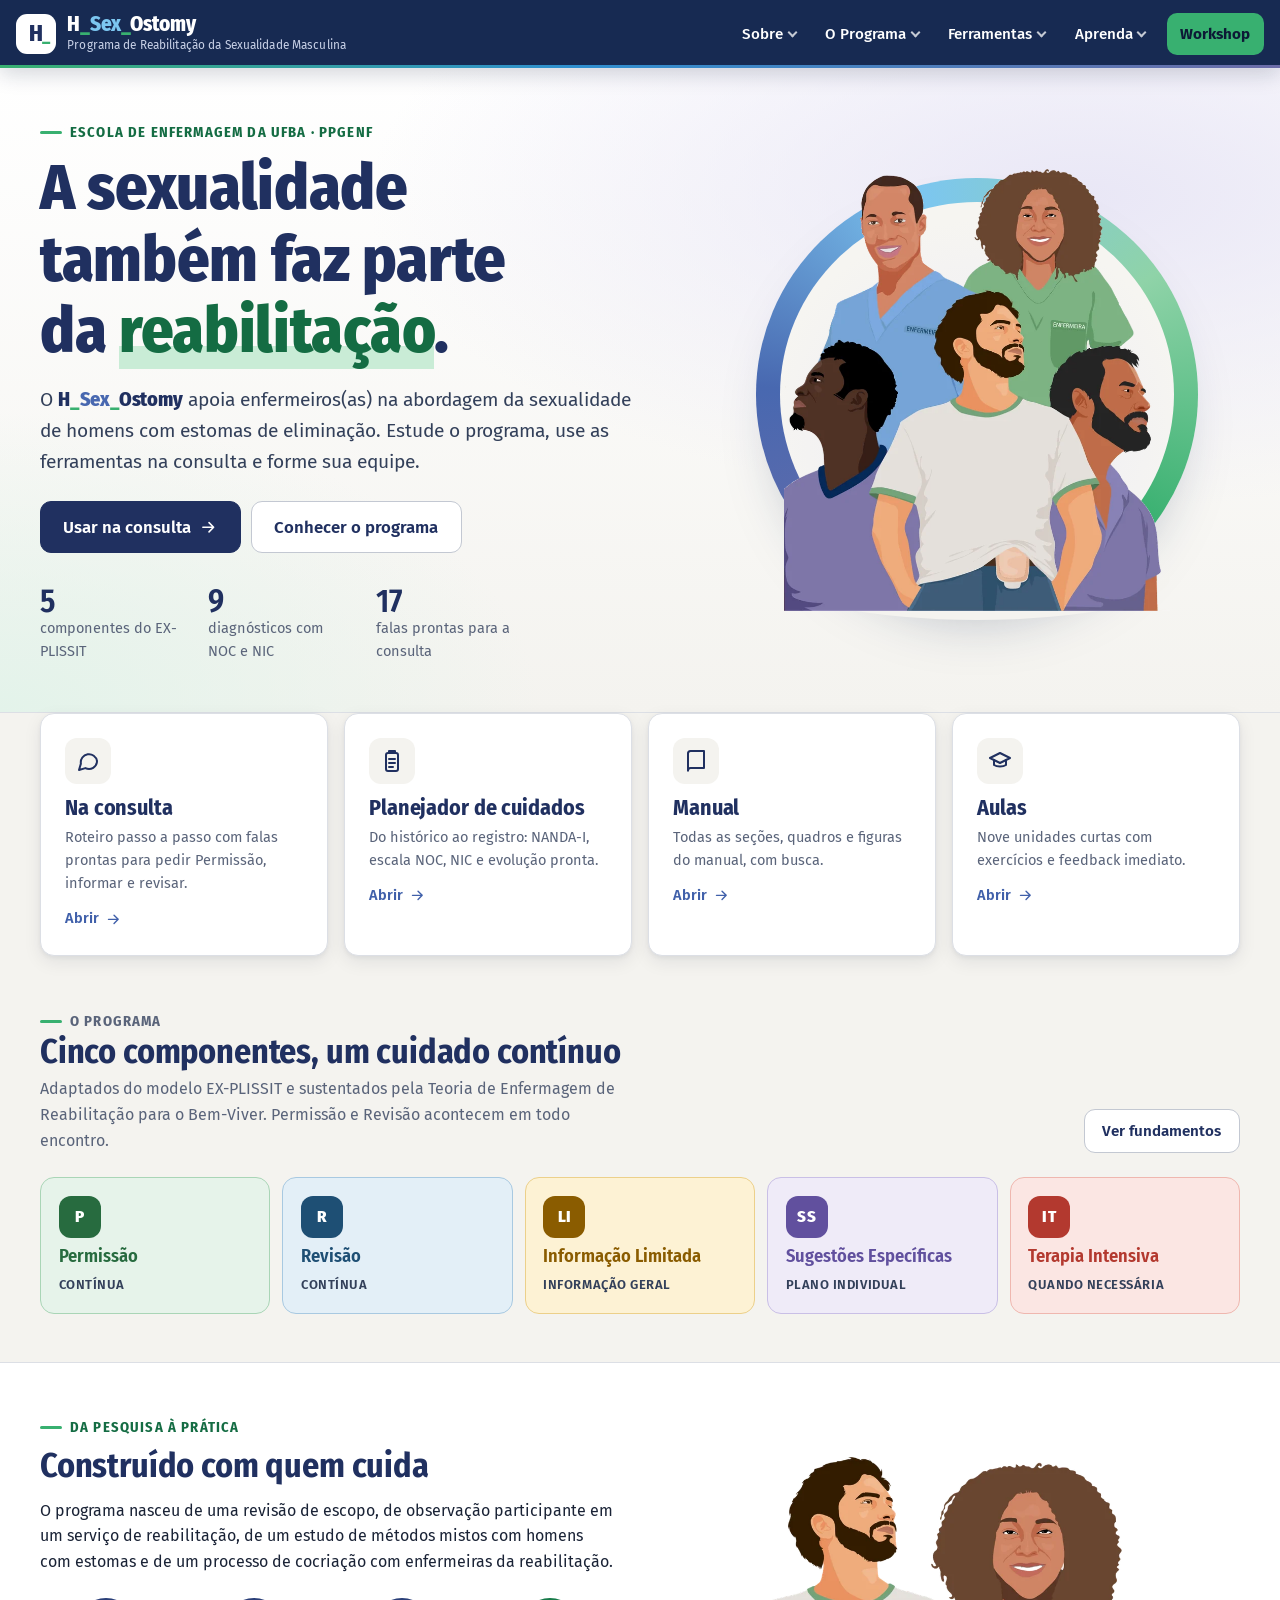
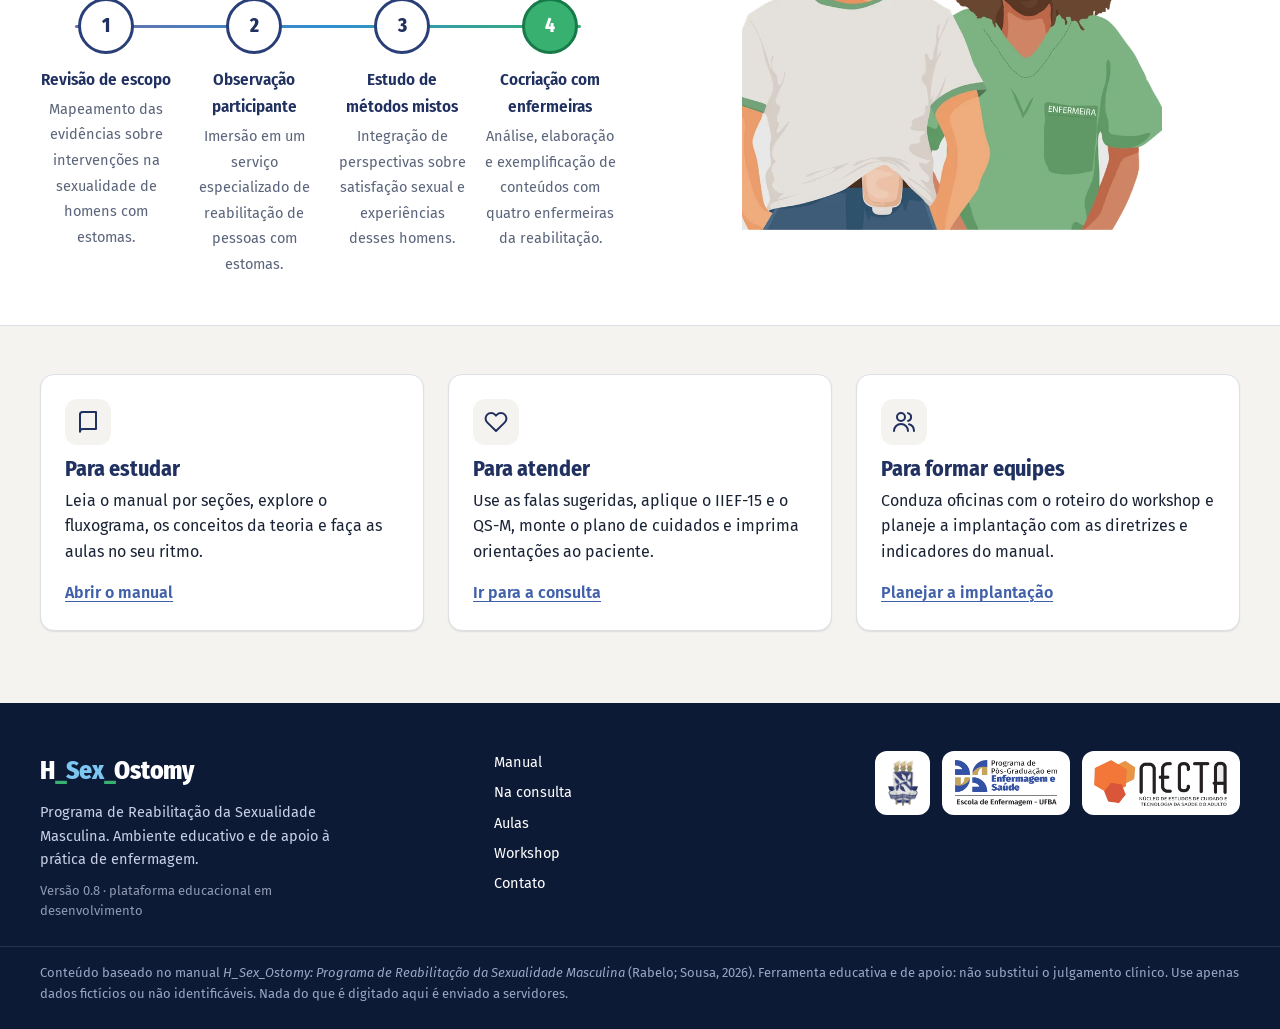
==== index.html @ 2ddf6108 "feat: reconstruir como plataforma educacional (v0.8) Arquitetura - Site estático modular (ES modules" ====
<!doctype html>
<html lang="pt-BR">
<head>
<meta charset="utf-8">
<meta name="viewport" content="width=device-width, initial-scale=1">
<title>H_Sex_Ostomy Digital · Programa de Reabilitação da Sexualidade Masculina</title>
<meta name="description" content="Plataforma educacional do H_Sex_Ostomy: programa de enfermagem para a abordagem da sexualidade de homens com estomas de eliminação. Manual, ferramentas de consulta, aulas e workshop.">
<meta name="theme-color" content="#172a52">
<link rel="icon" href="assets/img/favicon.svg" type="image/svg+xml">
<link rel="manifest" href="manifest.webmanifest">
<meta property="og:title" content="H_Sex_Ostomy Digital">
<meta property="og:description" content="Programa de Reabilitação da Sexualidade Masculina: manual, ferramentas e formação para enfermeiros(as).">
<meta property="og:image" content="assets/img/capa.webp">
<link rel="preload" href="assets/fonts/fira-sans-latin-400-normal.woff2" as="font" type="font/woff2" crossorigin>
<link rel="preload" href="assets/fonts/fira-sans-condensed-latin-700-normal.woff2" as="font" type="font/woff2" crossorigin>
<link rel="stylesheet" href="styles/tokens.css?v=8">
<link rel="stylesheet" href="styles/base.css?v=8">
<link rel="stylesheet" href="styles/layout.css?v=8">
<link rel="stylesheet" href="styles/components.css?v=8">
<link rel="stylesheet" href="styles/figures.css?v=8">
<link rel="stylesheet" href="styles/pages.css?v=8">
<link rel="stylesheet" href="styles/workshop.css?v=8">
<link rel="stylesheet" href="styles/print.css?v=8" media="print">
<script src="site.config.js?v=8"></script>
<script src="assets/vendor/qrcode.js" defer></script>
<script type="module" src="src/main.js?v=8"></script>
</head>
<body>
<a class="skip-link" href="#conteudo">Pular para o conteúdo</a>

<header class="site-header" id="topo">
  <div class="header-inner">
    <a class="brand" href="#inicio" aria-label="H_Sex_Ostomy Digital, página inicial">
      <span class="brand-mark" aria-hidden="true">H<i>_</i></span>
      <span class="brand-text">
        <span class="wordmark">H<i>_</i><b>Sex</b><i>_</i>Ostomy</span>
        <small>Programa de Reabilitação da Sexualidade Masculina</small>
      </span>
    </a>

    <nav class="main-nav" aria-label="Navegação principal">
      <ul class="nav-list" id="nav-list">
        <li class="nav-item">
          <button class="nav-trigger" aria-expanded="false" aria-controls="menu-sobre" data-menu>Sobre</button>
          <ul class="nav-menu" id="menu-sobre">
            <li><a href="#sobre"><strong>O projeto</strong><span>Apresentação, missão e valores</span></a></li>
            <li><a href="#equipe"><strong>Equipe e ficha técnica</strong><span>Autoria e instituições</span></a></li>
            <li><a href="#contato"><strong>Contato</strong><span>Fale com a equipe</span></a></li>
          </ul>
        </li>
        <li class="nav-item">
          <button class="nav-trigger" aria-expanded="false" aria-controls="menu-programa" data-menu>O Programa</button>
          <ul class="nav-menu" id="menu-programa">
            <li><a href="#programa"><strong>Componentes</strong><span>Os cinco níveis do cuidado</span></a></li>
            <li><a href="#fundamentos"><strong>Fundamentos</strong><span>Bem-Viver e EX-PLISSIT</span></a></li>
            <li><a href="#fluxograma"><strong>Fluxograma</strong><span>Figura 3 interativa</span></a></li>
            <li><a href="#manual"><strong>Manual</strong><span>Leitura por seções</span></a></li>
            <li><a href="#sintese"><strong>Síntese de bolso</strong><span>O programa em uma página</span></a></li>
          </ul>
        </li>
        <li class="nav-item">
          <button class="nav-trigger" aria-expanded="false" aria-controls="menu-ferramentas" data-menu>Ferramentas</button>
          <ul class="nav-menu" id="menu-ferramentas">
            <li><a href="#consulta"><strong>Na consulta</strong><span>Roteiro e falas prontas</span></a></li>
            <li><a href="#orientacoes"><strong>Orientações ao paciente</strong><span>Dicas para imprimir</span></a></li>
            <li><a href="#calculadoras"><strong>Calculadoras</strong><span>IIEF-15 e QS-M</span></a></li>
            <li><a href="#planejador"><strong>Planejador de cuidados</strong><span>NANDA-I, NOC, NIC e evolução</span></a></li>
            <li><a href="#encaminhamento"><strong>Encaminhamento e rede</strong><span>Terapia Intensiva</span></a></li>
            <li><a href="#implantacao"><strong>Implantação</strong><span>Diretrizes e indicadores</span></a></li>
          </ul>
        </li>
        <li class="nav-item">
          <button class="nav-trigger" aria-expanded="false" aria-controls="menu-aprenda" data-menu>Aprenda</button>
          <ul class="nav-menu" id="menu-aprenda">
            <li><a href="#aulas"><strong>Aulas</strong><span>Nove unidades com prática</span></a></li>
            <li><a href="#casos"><strong>Casos clínicos</strong><span>Decisões com feedback</span></a></li>
            <li><a href="#mitos"><strong>Mito ou fato</strong><span>Teste rápido</span></a></li>
          </ul>
        </li>
        <li class="nav-item nav-cta"><a class="nav-workshop" href="#workshop">Workshop</a></li>
      </ul>
    </nav>

    <button class="menu-toggle" id="menu-toggle" aria-expanded="false" aria-controls="nav-list">
      <span class="menu-icon" aria-hidden="true"><i></i><i></i><i></i></span><span class="menu-label">Menu</span>
    </button>
  </div>
</header>

<main id="conteudo" tabindex="-1">
  <div id="app" class="app" aria-live="off">
    <div class="loading" role="status"><span class="spinner" aria-hidden="true"></span>Carregando…</div>
  </div>
  <noscript>
    <div class="container noscript">
      <h1>H_Sex_Ostomy Digital</h1>
      <p>Para usar as ferramentas, aulas e o workshop, habilite o JavaScript no navegador.</p>
    </div>
  </noscript>
</main>

<footer class="site-footer">
  <div class="footer-inner">
    <div class="footer-brand">
      <span class="wordmark wordmark-light">H<i>_</i><b>Sex</b><i>_</i>Ostomy</span>
      <p>Programa de Reabilitação da Sexualidade Masculina. Ambiente educativo e de apoio à prática de enfermagem.</p>
      <p class="footer-version" id="footer-version"></p>
    </div>
    <nav class="footer-nav" aria-label="Rodapé">
      <a href="#manual">Manual</a>
      <a href="#consulta">Na consulta</a>
      <a href="#aulas">Aulas</a>
      <a href="#workshop">Workshop</a>
      <a href="#contato">Contato</a>
    </nav>
    <div class="footer-logos" id="footer-logos"></div>
  </div>
  <div class="footer-legal">
    <p>Conteúdo baseado no manual <em>H_Sex_Ostomy: Programa de Reabilitação da Sexualidade Masculina</em> (Rabelo; Sousa, 2026). Ferramenta educativa e de apoio: não substitui o julgamento clínico. Use apenas dados fictícios ou não identificáveis. Nada do que é digitado aqui é enviado a servidores.</p>
  </div>
</footer>

<div class="toast" id="toast" role="status" aria-live="polite"></div>
</body>
</html>
---- styles/tokens.css ----
/* ==========================================================
   H_Sex_Ostomy Digital · Tokens de design
   Identidade derivada do manual: tipografia Fira Sans,
   azul-marinho do título, azul do "Sex", verde dos sublinhados,
   anel violeta da capa e cores dos componentes (Apêndice A).
   ========================================================== */

@font-face { font-family: "Fira Sans"; font-style: normal; font-weight: 400; font-display: swap; src: url("../assets/fonts/fira-sans-latin-400-normal.woff2") format("woff2"); }
@font-face { font-family: "Fira Sans"; font-style: italic; font-weight: 400; font-display: swap; src: url("../assets/fonts/fira-sans-latin-400-italic.woff2") format("woff2"); }
@font-face { font-family: "Fira Sans"; font-style: normal; font-weight: 500; font-display: swap; src: url("../assets/fonts/fira-sans-latin-500-normal.woff2") format("woff2"); }
@font-face { font-family: "Fira Sans"; font-style: normal; font-weight: 600; font-display: swap; src: url("../assets/fonts/fira-sans-latin-600-normal.woff2") format("woff2"); }
@font-face { font-family: "Fira Sans"; font-style: normal; font-weight: 700; font-display: swap; src: url("../assets/fonts/fira-sans-latin-700-normal.woff2") format("woff2"); }
@font-face { font-family: "Fira Sans Condensed"; font-style: normal; font-weight: 500; font-display: swap; src: url("../assets/fonts/fira-sans-condensed-latin-500-normal.woff2") format("woff2"); }
@font-face { font-family: "Fira Sans Condensed"; font-style: normal; font-weight: 600; font-display: swap; src: url("../assets/fonts/fira-sans-condensed-latin-600-normal.woff2") format("woff2"); }
@font-face { font-family: "Fira Sans Condensed"; font-style: normal; font-weight: 700; font-display: swap; src: url("../assets/fonts/fira-sans-condensed-latin-700-normal.woff2") format("woff2"); }
@font-face { font-family: "Fira Sans Condensed"; font-style: normal; font-weight: 800; font-display: swap; src: url("../assets/fonts/fira-sans-condensed-latin-800-normal.woff2") format("woff2"); }

:root {
  /* Marca */
  --navy-950: #0d1a36;
  --navy-900: #172a52;
  --navy-800: #203060;
  --navy-700: #2a3f78;
  --navy-600: #3a5191;
  --blue-600: #4060aa;
  --blue-500: #4868b0;
  --sky-500: #2f8fd0;
  --sky-300: #7cc6f0;
  --sky-100: #e4f3fc;
  --green-800: #0f5c38;
  --green-700: #146c43;
  --green-600: #177a49;
  --green-500: #38b070;
  --green-300: #8fd3a8;
  --green-100: #e2f4e8;
  --violet-700: #4b4a8c;
  --violet-500: #6c6ca8;
  --violet-300: #aeacd8;
  --violet-100: #eeedf8;
  --coral-600: #c0453a;

  /* Componentes do programa (Apêndice A) */
  --p: #276b3f;      --p-bg: #e6f3ea;   --p-line: #a9d5b6;
  --r: #1e4f74;      --r-bg: #e3eff7;   --r-line: #a8c9e1;
  --li: #8a5c00;     --li-bg: #fdf2d4;  --li-line: #ecd08a;
  --ss: #61509e;     --ss-bg: #efebf8;  --ss-line: #c9bfe6;
  --it: #b3392f;     --it-bg: #fbe6e3;  --it-line: #efb7af;

  /* Superfícies e texto */
  --paper: #f4f3ef;
  --paper-2: #ecebe5;
  --surface: #ffffff;
  --surface-2: #f8f8f6;
  --line: #dcdfe5;
  --line-strong: #c3c8d2;
  --ink: #1a2336;
  --ink-2: #33405a;
  --muted: #5a647a;
  --on-dark: #ffffff;
  --on-dark-muted: #c7d0e6;

  /* Estado */
  --ok: #1d8a55;
  --warn: #8a5c00;
  --danger: #b3392f;
  --focus: #2f8fd0;

  /* Tipografia */
  --font-body: "Fira Sans", system-ui, -apple-system, "Segoe UI", Roboto, sans-serif;
  --font-display: "Fira Sans Condensed", "Fira Sans", "Arial Narrow", system-ui, sans-serif;
  --fs-xs: .8125rem;
  --fs-sm: .9063rem;
  --fs-md: 1rem;
  --fs-lg: 1.125rem;
  --fs-xl: 1.375rem;
  --fs-2xl: clamp(1.6rem, 1.2rem + 1.4vw, 2.125rem);
  --fs-3xl: clamp(2rem, 1.4rem + 2.4vw, 3rem);
  --fs-4xl: clamp(2.4rem, 1.5rem + 3.6vw, 4rem);
  --lh: 1.6;

  /* Espaços e formas */
  --sp-1: .25rem; --sp-2: .5rem; --sp-3: .75rem; --sp-4: 1rem; --sp-5: 1.5rem; --sp-6: 2rem; --sp-7: 3rem; --sp-8: 4.5rem;
  --radius-sm: 8px;
  --radius: 14px;
  --radius-lg: 22px;
  --radius-pill: 999px;
  --shadow-1: 0 1px 2px rgba(16, 28, 56, .06), 0 1px 1px rgba(16, 28, 56, .04);
  --shadow-2: 0 6px 18px rgba(16, 28, 56, .08), 0 2px 4px rgba(16, 28, 56, .05);
  --shadow-3: 0 18px 40px rgba(16, 28, 56, .14);
  --container: 1200px;
  --header-h: 68px;
  --ease: cubic-bezier(.2, .7, .2, 1);
}
---- styles/base.css ----
/* Base: reset, tipografia, foco e utilitários */
*, *::before, *::after { box-sizing: border-box; }
html { -webkit-text-size-adjust: 100%; scroll-padding-top: calc(var(--header-h) + 16px); }
body {
  margin: 0; font-family: var(--font-body); font-size: var(--fs-md); line-height: var(--lh);
  color: var(--ink); background: var(--paper); text-rendering: optimizeLegibility;
  -webkit-font-smoothing: antialiased; display: flex; flex-direction: column; min-height: 100vh;
}
main { flex: 1; outline: none; }
img, svg { max-width: 100%; height: auto; display: block; }
button, input, select, textarea { font: inherit; color: inherit; }
button { cursor: pointer; }
a { color: var(--blue-600); text-underline-offset: .18em; text-decoration-thickness: 1px; }
a:hover { color: var(--navy-800); }
p { margin: 0 0 var(--sp-4); }
ul, ol { margin: 0 0 var(--sp-4); padding-left: 1.25rem; }
li + li { margin-top: .35rem; }
h1, h2, h3, h4 { font-family: var(--font-display); color: var(--navy-800); line-height: 1.12; margin: 0 0 var(--sp-3); letter-spacing: -.005em; font-weight: 700; }
h1 { font-size: var(--fs-3xl); font-weight: 800; }
h2 { font-size: var(--fs-2xl); }
h3 { font-size: var(--fs-xl); }
h4 { font-size: var(--fs-lg); }
strong, b { font-weight: 600; }
em { font-style: italic; }
hr { border: 0; border-top: 1px solid var(--line); margin: var(--sp-6) 0; }
small { font-size: var(--fs-sm); }
blockquote { margin: 0; }
table { border-collapse: collapse; width: 100%; }
fieldset { border: 0; padding: 0; margin: 0; min-width: 0; }
legend { padding: 0; }
[hidden] { display: none !important; }

:focus-visible { outline: 3px solid var(--focus); outline-offset: 2px; border-radius: 4px; }
::selection { background: #cfe6f7; }

.skip-link {
  position: absolute; left: 12px; top: -60px; z-index: 1000; background: var(--navy-900); color: #fff;
  padding: .7rem 1rem; border-radius: var(--radius-sm); font-weight: 600; text-decoration: none; transition: top .2s;
}
.skip-link:focus { top: 12px; color: #fff; }

.sr-only { position: absolute !important; width: 1px; height: 1px; padding: 0; margin: -1px; overflow: hidden; clip: rect(0 0 0 0); white-space: nowrap; border: 0; }
.muted { color: var(--muted); }
.small { font-size: var(--fs-sm); }
.xs { font-size: var(--fs-xs); }
.center { text-align: center; }
.nowrap { white-space: nowrap; }
.stack > * + * { margin-top: var(--sp-4); }
.stack-lg > * + * { margin-top: var(--sp-6); }

/* Marca tipográfica do manual: H_Sex_Ostomy */
.wordmark { font-family: var(--font-display); font-weight: 800; color: var(--navy-800); letter-spacing: -.01em; white-space: nowrap; }
.wordmark i { font-style: normal; color: var(--green-500); }
.wordmark b { font-weight: 800; color: var(--blue-500); }
.wordmark-light { color: #fff; }
.wordmark-light b { color: var(--sky-300); }

/* Título de seção no estilo do manual: texto com traço verde abaixo */
.kicker {
  display: inline-flex; align-items: center; gap: .5rem; font-family: var(--font-display); font-weight: 700;
  font-size: var(--fs-sm); letter-spacing: .08em; text-transform: uppercase; color: var(--green-700); margin-bottom: var(--sp-2);
}
.kicker::before { content: ""; width: 22px; height: 3px; border-radius: 3px; background: var(--green-500); }

.loading { display: flex; gap: .75rem; align-items: center; justify-content: center; padding: 6rem 1rem; color: var(--muted); }
.spinner { width: 22px; height: 22px; border-radius: 50%; border: 3px solid var(--line); border-top-color: var(--green-500); animation: spin 1s linear infinite; }
@keyframes spin { to { transform: rotate(360deg); } }

@media (prefers-reduced-motion: reduce) {
  *, *::before, *::after { animation-duration: .01ms !important; animation-iteration-count: 1 !important; transition-duration: .01ms !important; scroll-behavior: auto !important; }
}

.icon { width: 1.15em; height: 1.15em; flex: none; display: inline-block; vertical-align: -.2em; }
.btn .icon { width: 1.1em; height: 1.1em; }
h1[tabindex="-1"]:focus, h2[tabindex="-1"]:focus { outline: none; }
---- styles/layout.css ----
/* Layout: cabeçalho, navegação, página, grades e rodapé */
.container { width: min(100% - 2.5rem, var(--container)); margin-inline: auto; }
.container-narrow { width: min(100% - 2.5rem, 820px); margin-inline: auto; }

/* ---------- Cabeçalho ---------- */
.site-header {
  position: sticky; top: 0; z-index: 50; background: var(--navy-900); color: #fff;
  box-shadow: 0 1px 0 rgba(255,255,255,.06), 0 6px 20px rgba(13,26,54,.18);
}
.site-header::after { content: ""; position: absolute; left: 0; right: 0; bottom: 0; height: 3px; background: linear-gradient(90deg, var(--green-500), var(--sky-500) 45%, var(--violet-500)); }
.header-inner { width: min(100% - 2rem, 1320px); margin-inline: auto; height: var(--header-h); display: flex; align-items: center; gap: var(--sp-4); }
.brand { display: flex; align-items: center; gap: .7rem; color: #fff; text-decoration: none; min-width: 0; margin-right: auto; }
.brand:hover { color: #fff; }
.brand-mark {
  flex: none; width: 40px; height: 40px; border-radius: 11px; display: grid; place-items: center; background: #fff;
  color: var(--navy-800); font-family: var(--font-display); font-weight: 800; font-size: 1.45rem; line-height: 1; position: relative;
}
.brand-mark i { font-style: normal; color: var(--green-500); position: absolute; right: 6px; bottom: 9px; font-size: 1.1rem; }
.brand-text { display: flex; flex-direction: column; min-width: 0; }
.brand .wordmark { color: #fff; font-size: 1.32rem; line-height: 1.05; }
.brand .wordmark b { color: var(--sky-300); }
.brand small { color: var(--on-dark-muted); font-size: .74rem; letter-spacing: .01em; white-space: nowrap; overflow: hidden; text-overflow: ellipsis; }

.main-nav { display: flex; }
.nav-list { list-style: none; display: flex; align-items: center; gap: .15rem; margin: 0; padding: 0; }
.nav-list > li { margin: 0; position: relative; }
.nav-trigger, .nav-workshop {
  display: inline-flex; align-items: center; gap: .35rem; height: 42px; padding: 0 .85rem; border: 0; border-radius: 10px;
  background: transparent; color: #fff; font-weight: 500; font-size: .95rem; text-decoration: none; white-space: nowrap;
}
.nav-trigger::after { content: ""; width: 7px; height: 7px; border-right: 2px solid currentColor; border-bottom: 2px solid currentColor; transform: translateY(-2px) rotate(45deg); opacity: .75; transition: transform .2s; }
.nav-trigger[aria-expanded="true"]::after { transform: translateY(2px) rotate(-135deg); }
.nav-trigger:hover, .nav-trigger[aria-expanded="true"], .nav-item.is-current > .nav-trigger { background: rgba(255,255,255,.1); }
.nav-item.is-current > .nav-trigger { box-shadow: inset 0 -3px 0 var(--green-500); }
.nav-workshop { background: var(--green-500); color: var(--navy-950); font-weight: 700; margin-left: .35rem; }
.nav-workshop:hover { background: #4cc283; color: var(--navy-950); }
.nav-workshop[aria-current="page"] { background: #fff; color: var(--navy-900); box-shadow: inset 0 -3px 0 var(--green-500); }

.nav-menu {
  position: absolute; top: calc(100% + 10px); left: 50%; transform: translateX(-50%) translateY(-4px); min-width: 280px; list-style: none; margin: 0;
  padding: .5rem; background: #fff; color: var(--ink); border-radius: var(--radius); box-shadow: var(--shadow-3); border: 1px solid var(--line);
  opacity: 0; visibility: hidden; transition: opacity .16s var(--ease), transform .16s var(--ease), visibility .16s;
}
.nav-menu::before { content: ""; position: absolute; top: -6px; left: 50%; width: 12px; height: 12px; background: #fff; border-left: 1px solid var(--line); border-top: 1px solid var(--line); transform: translateX(-50%) rotate(45deg); }
.nav-trigger[aria-expanded="true"] + .nav-menu { opacity: 1; visibility: visible; transform: translateX(-50%) translateY(0); transition: opacity .16s var(--ease), transform .16s var(--ease), visibility 0s; }
.nav-menu li { margin: 0; }
.nav-menu a { display: flex; flex-direction: column; gap: .05rem; padding: .6rem .8rem; border-radius: 10px; text-decoration: none; color: var(--ink); }
.nav-menu a strong { font-weight: 600; color: var(--navy-800); }
.nav-menu a span { font-size: var(--fs-xs); color: var(--muted); }
.nav-menu a:hover, .nav-menu a:focus-visible { background: var(--paper); }
.nav-menu a[aria-current="page"] { background: var(--green-100); }
.nav-menu a[aria-current="page"] strong { color: var(--green-800); }

.menu-toggle { display: none; align-items: center; gap: .5rem; height: 42px; padding: 0 .9rem; border-radius: 10px; border: 1px solid rgba(255,255,255,.25); background: transparent; color: #fff; font-weight: 600; }
.menu-icon { display: grid; gap: 4px; width: 18px; }
.menu-icon i { display: block; height: 2px; background: currentColor; border-radius: 2px; transition: transform .2s, opacity .2s; }
.menu-toggle[aria-expanded="true"] .menu-icon i:nth-child(1) { transform: translateY(6px) rotate(45deg); }
.menu-toggle[aria-expanded="true"] .menu-icon i:nth-child(2) { opacity: 0; }
.menu-toggle[aria-expanded="true"] .menu-icon i:nth-child(3) { transform: translateY(-6px) rotate(-45deg); }

@media (max-width: 1080px) {
  .brand small { display: none; }
}
@media (max-width: 960px) {
  .menu-toggle { display: inline-flex; }
  .main-nav { position: fixed; inset: var(--header-h) 0 0 0; background: var(--navy-900); overflow-y: auto; display: none; padding: 1rem 1rem 3rem; }
  .main-nav.is-open { display: block; }
  .nav-list { flex-direction: column; align-items: stretch; gap: .25rem; }
  .nav-trigger, .nav-workshop { width: 100%; justify-content: space-between; height: 52px; font-size: 1.05rem; padding: 0 1rem; }
  .nav-workshop { justify-content: center; margin: .75rem 0 0; }
  .nav-menu { position: static; transform: none; opacity: 1; visibility: visible; display: none; box-shadow: none; border: 0; margin: .25rem 0 .5rem; min-width: 0; }
  .nav-menu::before { display: none; }
  .nav-trigger[aria-expanded="true"] + .nav-menu { display: block; transform: none; }
  body.nav-open { overflow: hidden; }
}

/* ---------- Página ---------- */
.app { min-height: 60vh; }
.page { padding-bottom: var(--sp-8); animation: page-in .28s var(--ease); }
@keyframes page-in { from { opacity: 0; transform: translateY(6px); } to { opacity: 1; transform: none; } }

.page-head { background: linear-gradient(180deg, #fff 0%, var(--paper) 100%); border-bottom: 1px solid var(--line); padding: var(--sp-6) 0 var(--sp-6); margin-bottom: var(--sp-6); position: relative; overflow: hidden; }
.page-head::after { content: ""; position: absolute; right: -120px; top: -160px; width: 420px; height: 420px; border-radius: 50%; border: 26px solid transparent; background: linear-gradient(var(--paper), var(--paper)) padding-box, conic-gradient(from 200deg, var(--violet-300), var(--sky-300), var(--green-300), var(--violet-300)) border-box; opacity: .35; pointer-events: none; }
.page-head .container { position: relative; z-index: 1; }
.page-head h1 { margin-bottom: var(--sp-3); max-width: 22ch; }
.page-head .lead { font-size: var(--fs-lg); color: var(--ink-2); max-width: 68ch; margin: 0; }
.page-head .head-actions { display: flex; flex-wrap: wrap; gap: .6rem; margin-top: var(--sp-5); }

.breadcrumb { display: flex; flex-wrap: wrap; gap: .4rem; list-style: none; padding: 0; margin: 0 0 var(--sp-3); font-size: var(--fs-sm); color: var(--muted); }
.breadcrumb li { margin: 0; display: flex; align-items: center; gap: .4rem; }
.breadcrumb li + li::before { content: "/"; color: var(--line-strong); }
.breadcrumb a { color: var(--muted); text-decoration: none; }
.breadcrumb a:hover { color: var(--navy-800); text-decoration: underline; }

.section { margin-top: var(--sp-7); }
.section:first-child { margin-top: 0; }
.section-head { display: flex; flex-wrap: wrap; justify-content: space-between; align-items: flex-end; gap: var(--sp-4); margin-bottom: var(--sp-5); }
.section-head h2 { margin: 0; }
.section-head p { margin: .35rem 0 0; color: var(--muted); max-width: 64ch; }

.grid { display: grid; gap: var(--sp-5); }
.grid-2 { grid-template-columns: repeat(2, minmax(0, 1fr)); }
.grid-3 { grid-template-columns: repeat(3, minmax(0, 1fr)); }
.grid-4 { grid-template-columns: repeat(4, minmax(0, 1fr)); }
.grid-auto { grid-template-columns: repeat(auto-fill, minmax(260px, 1fr)); }
@media (max-width: 980px) { .grid-3, .grid-4 { grid-template-columns: repeat(2, minmax(0, 1fr)); } }
@media (max-width: 680px) { .grid-2, .grid-3, .grid-4 { grid-template-columns: 1fr; } }

.split { display: grid; grid-template-columns: minmax(0, 1fr) minmax(0, 1fr); gap: var(--sp-7); align-items: center; }
@media (max-width: 900px) { .split { grid-template-columns: 1fr; gap: var(--sp-5); } }

/* Layout com barra lateral (manual, consulta) */
.with-sidebar { display: grid; grid-template-columns: 290px minmax(0, 1fr); gap: var(--sp-6); align-items: start; }
.sidebar { position: sticky; top: calc(var(--header-h) + 18px); max-height: calc(100vh - var(--header-h) - 36px); overflow: auto; }
@media (max-width: 960px) {
  .with-sidebar { grid-template-columns: 1fr; }
  .sidebar { position: static; max-height: none; }
}

/* ---------- Rodapé ---------- */
.site-footer { background: var(--navy-950); color: var(--on-dark-muted); margin-top: auto; }
.footer-inner { width: min(100% - 2.5rem, var(--container)); margin-inline: auto; padding: var(--sp-7) 0 var(--sp-5); display: grid; grid-template-columns: 1.3fr .8fr 1.4fr; gap: var(--sp-6); align-items: start; }
.footer-brand .wordmark { font-size: 1.6rem; }
.footer-brand p { margin: .6rem 0 0; max-width: 40ch; font-size: var(--fs-sm); }
.footer-version { opacity: .7; font-size: var(--fs-xs) !important; }
.footer-nav { display: grid; gap: .45rem; }
.footer-nav a { color: #fff; text-decoration: none; font-size: var(--fs-sm); }
.footer-nav a:hover { text-decoration: underline; color: #fff; }
.footer-logos { display: flex; flex-wrap: wrap; gap: .75rem; justify-content: flex-end; }
.footer-logos a, .footer-logos span { background: #fff; border-radius: 12px; padding: .55rem .8rem; display: grid; place-items: center; height: 64px; }
.footer-logos img { max-height: 46px; width: auto; }
.footer-legal { border-top: 1px solid rgba(255,255,255,.1); }
.footer-legal p { width: min(100% - 2.5rem, var(--container)); margin: 0 auto; padding: var(--sp-4) 0 var(--sp-5); font-size: var(--fs-xs); color: #9aa6c3; }
@media (max-width: 860px) { .footer-inner { grid-template-columns: 1fr; } .footer-logos { justify-content: flex-start; } }

.noscript { padding: 4rem 0; }
.with-sidebar > *, .manual-main, .reader, .reader-body, .figure, .figure-quadro { min-width: 0; }
---- styles/components.css ----
/* Componentes reutilizáveis */

/* ---------- Botões ---------- */
.btn {
  display: inline-flex; align-items: center; justify-content: center; gap: .5rem; min-height: 44px; padding: .55rem 1.1rem;
  border-radius: 11px; border: 1.5px solid var(--line-strong); background: #fff; color: var(--navy-800); font-weight: 600;
  font-size: .95rem; text-decoration: none; line-height: 1.2; transition: background .15s, border-color .15s, color .15s, transform .1s, box-shadow .15s;
}
.btn:hover { border-color: var(--navy-700); color: var(--navy-900); }
.btn:active { transform: translateY(1px); }
.btn[disabled], .btn[aria-disabled="true"] { opacity: .45; pointer-events: none; }
.btn-primary { background: var(--navy-800); border-color: var(--navy-800); color: #fff; }
.btn-primary:hover { background: var(--navy-900); border-color: var(--navy-900); color: #fff; }
.btn-green { background: var(--green-600); border-color: var(--green-600); color: #fff; }
.btn-green:hover { background: var(--green-700); border-color: var(--green-700); color: #fff; }
.btn-ghost { background: transparent; border-color: transparent; color: var(--blue-600); padding-inline: .6rem; }
.btn-ghost:hover { background: rgba(64,96,170,.08); border-color: transparent; }
.btn-light { background: rgba(255,255,255,.12); border-color: rgba(255,255,255,.3); color: #fff; }
.btn-light:hover { background: rgba(255,255,255,.2); color: #fff; border-color: #fff; }
.btn-sm { min-height: 36px; padding: .35rem .8rem; font-size: var(--fs-sm); border-radius: 9px; }
.btn-lg { min-height: 52px; padding: .75rem 1.4rem; font-size: 1.05rem; }
.btn .arrow { transition: transform .15s; }
.btn:hover .arrow { transform: translateX(3px); }
.btn-row { display: flex; flex-wrap: wrap; gap: .6rem; align-items: center; }

/* ---------- Cartões ---------- */
.card { background: var(--surface); border: 1px solid var(--line); border-radius: var(--radius); padding: var(--sp-5); box-shadow: var(--shadow-1); }
.card h3 { margin-bottom: .4rem; }
.card > :last-child { margin-bottom: 0; }
.card-link { display: block; text-decoration: none; color: inherit; transition: transform .15s var(--ease), box-shadow .15s, border-color .15s; position: relative; }
.card-link:hover { transform: translateY(-2px); box-shadow: var(--shadow-2); border-color: var(--line-strong); color: inherit; }
.card-link .go { display: inline-flex; gap: .35rem; align-items: center; margin-top: var(--sp-3); font-weight: 600; color: var(--blue-600); font-size: var(--fs-sm); }
.card-tint { background: var(--surface-2); }
.card-navy { background: var(--navy-900); color: var(--on-dark-muted); border-color: var(--navy-900); }
.card-navy h2, .card-navy h3 { color: #fff; }
.card-icon { width: 46px; height: 46px; border-radius: 12px; display: grid; place-items: center; margin-bottom: var(--sp-3); background: var(--paper); color: var(--navy-800); }
.card-icon svg { width: 24px; height: 24px; }

/* ---------- Componentes do programa: variantes de cor ---------- */
.c-p  { --c: var(--p);  --c-bg: var(--p-bg);  --c-line: var(--p-line); }
.c-r  { --c: var(--r);  --c-bg: var(--r-bg);  --c-line: var(--r-line); }
.c-li { --c: var(--li); --c-bg: var(--li-bg); --c-line: var(--li-line); }
.c-ss { --c: var(--ss); --c-bg: var(--ss-bg); --c-line: var(--ss-line); }
.c-it { --c: var(--it); --c-bg: var(--it-bg); --c-line: var(--it-line); }
.comp-badge { display: inline-grid; place-items: center; min-width: 42px; height: 42px; padding: 0 .5rem; border-radius: 12px; background: var(--c); color: #fff; font-family: var(--font-display); font-weight: 800; font-size: 1.05rem; letter-spacing: .02em; }
.comp-card { border-top: 5px solid var(--c); }
.comp-card .tag { background: var(--c-bg); color: var(--c); border-color: var(--c-line); }

/* ---------- Etiquetas ---------- */
.tag { display: inline-flex; align-items: center; gap: .3rem; padding: .18rem .6rem; border-radius: var(--radius-pill); font-size: var(--fs-xs); font-weight: 600; background: var(--paper); color: var(--ink-2); border: 1px solid var(--line); line-height: 1.5; white-space: nowrap; }
.tag-green { background: var(--green-100); color: var(--green-800); border-color: #bfe3cc; }
.tag-navy { background: #e6eaf4; color: var(--navy-800); border-color: #cbd3e8; }
.tag-violet { background: var(--violet-100); color: var(--violet-700); border-color: #d6d4ee; }
.tag-warn { background: var(--li-bg); color: var(--li); border-color: var(--li-line); }
.tag-page { font-variant-numeric: tabular-nums; }
.tags { display: flex; flex-wrap: wrap; gap: .35rem; }

/* ---------- Chamadas (como no manual) ---------- */
.callout { border-radius: var(--radius); padding: var(--sp-4) var(--sp-5); border: 1px solid var(--line); background: #fff; position: relative; }
.callout > :last-child { margin-bottom: 0; }
.callout-title { display: flex; align-items: center; gap: .5rem; font-family: var(--font-display); font-weight: 700; font-size: 1.02rem; color: var(--navy-800); margin-bottom: .35rem; }
.callout-title svg { width: 20px; height: 20px; flex: none; }
.callout-nota { background: #fff8e6; border-color: #f0dca8; }
.callout-nota .callout-title { color: #7a5200; }
.callout-teoria { background: var(--violet-100); border-color: #d6d4ee; }
.callout-teoria .callout-title { color: var(--violet-700); }
.callout-info { background: var(--sky-100); border-color: #bfdff3; }
.callout-info .callout-title { color: var(--r); }
.callout-alerta { background: var(--it-bg); border-color: var(--it-line); }
.callout-alerta .callout-title { color: var(--it); }
.callout-ok { background: var(--green-100); border-color: #bfe3cc; }
.callout-ok .callout-title { color: var(--green-800); }
.callout-manual { background: #fff; border-left: 5px solid var(--coral-600); }
.callout-manual .callout-title { color: var(--coral-600); }

.quote { border-left: 4px solid var(--green-500); padding: .4rem 0 .4rem 1.2rem; margin: var(--sp-5) 0; }
.quote p { font-family: var(--font-display); font-size: var(--fs-xl); font-weight: 600; color: var(--navy-800); line-height: 1.3; margin: 0 0 .4rem; }
.quote cite { font-style: normal; font-size: var(--fs-sm); color: var(--muted); }

/* ---------- Fala sugerida (copiar) ---------- */
.fala { background: #fff; border: 1px solid var(--line); border-left: 5px solid var(--c, var(--green-500)); border-radius: var(--radius); padding: var(--sp-4) var(--sp-5); display: grid; gap: .6rem; }
.fala-head { display: flex; align-items: center; justify-content: space-between; gap: .75rem; }
.fala-label { font-family: var(--font-display); font-weight: 700; color: var(--c, var(--green-700)); font-size: .95rem; text-transform: uppercase; letter-spacing: .04em; }
.fala blockquote { font-size: 1.06rem; color: var(--ink); line-height: 1.55; }
.fala blockquote::before { content: "“"; font-family: var(--font-display); color: var(--c, var(--green-500)); font-size: 2rem; line-height: 0; vertical-align: -.45rem; margin-right: .15rem; }
.fala-note { font-size: var(--fs-xs); color: var(--coral-600); }
.copy-btn { flex: none; display: inline-flex; align-items: center; gap: .35rem; border: 1px solid var(--line); background: var(--paper); border-radius: 8px; padding: .3rem .6rem; font-size: var(--fs-xs); font-weight: 600; color: var(--navy-800); }
.copy-btn:hover { background: #fff; border-color: var(--line-strong); }
.copy-btn svg { width: 14px; height: 14px; }

/* ---------- Tabelas ---------- */
.table-wrap { overflow-x: auto; border: 1px solid var(--line); border-radius: var(--radius); background: #fff; }
.table { min-width: 560px; font-size: var(--fs-sm); }
.table th, .table td { text-align: left; vertical-align: top; padding: .75rem .9rem; border-bottom: 1px solid var(--line); }
.table thead th { background: var(--navy-800); color: #fff; font-family: var(--font-display); font-weight: 700; font-size: .92rem; letter-spacing: .01em; }
.table tbody tr:last-child td { border-bottom: 0; }
.table tbody tr:nth-child(even) td { background: var(--surface-2); }
.table .group-row td { background: #e6eaf4 !important; font-family: var(--font-display); font-weight: 700; color: var(--navy-800); }
.table-caption { font-size: var(--fs-sm); color: var(--muted); margin: .6rem 0 0; }

/* ---------- Formulários ---------- */
.field { display: grid; gap: .35rem; }
.field label, .field .label { font-weight: 600; font-size: var(--fs-sm); color: var(--ink-2); }
.field .hint { font-size: var(--fs-xs); color: var(--muted); }
.input, .select, .textarea {
  width: 100%; min-height: 44px; padding: .55rem .8rem; border: 1.5px solid var(--line-strong); border-radius: 10px; background: #fff;
  transition: border-color .15s, box-shadow .15s;
}
.textarea { min-height: 96px; resize: vertical; line-height: 1.5; }
.input:focus, .select:focus, .textarea:focus { outline: none; border-color: var(--focus); box-shadow: 0 0 0 3px rgba(47,143,208,.2); }
.search { position: relative; }
.search svg { position: absolute; left: .8rem; top: 50%; transform: translateY(-50%); width: 18px; height: 18px; color: var(--muted); pointer-events: none; }
.search .input { padding-left: 2.4rem; }

.choice-grid { display: flex; flex-wrap: wrap; gap: .4rem; }
.choice { position: relative; }
.choice input { position: absolute; opacity: 0; width: 1px; height: 1px; }
.choice span { display: inline-flex; align-items: center; gap: .4rem; min-height: 38px; padding: .35rem .8rem; border-radius: var(--radius-pill); border: 1.5px solid var(--line-strong); background: #fff; font-size: var(--fs-sm); cursor: pointer; user-select: none; }
.choice input:checked + span { background: var(--navy-800); border-color: var(--navy-800); color: #fff; }
.choice input:focus-visible + span { outline: 3px solid var(--focus); outline-offset: 2px; }

.check-list { list-style: none; padding: 0; margin: 0; display: grid; gap: .35rem; }
.check-list li { margin: 0; }
.check { display: flex; gap: .65rem; align-items: flex-start; padding: .55rem .75rem; border-radius: 10px; border: 1px solid transparent; cursor: pointer; line-height: 1.45; }
.check:hover { background: var(--surface-2); border-color: var(--line); }
.check input { flex: none; width: 19px; height: 19px; margin-top: .12rem; accent-color: var(--green-600); }
.check.is-on { background: var(--green-100); border-color: #bfe3cc; }

/* ---------- Abas ---------- */
.tabs { display: flex; flex-wrap: wrap; gap: .35rem; border-bottom: 1px solid var(--line); margin-bottom: var(--sp-5); }
.tab { border: 0; background: transparent; padding: .7rem 1rem; border-bottom: 3px solid transparent; margin-bottom: -1px; font-weight: 600; color: var(--muted); border-radius: 8px 8px 0 0; }
.tab:hover { color: var(--navy-800); background: rgba(0,0,0,.02); }
.tab[aria-selected="true"] { color: var(--navy-900); border-bottom-color: var(--green-500); background: #fff; box-shadow: 0 -1px 0 var(--line) inset; }

.pills { display: flex; flex-wrap: wrap; gap: .4rem; }
.pill-btn { border: 1.5px solid var(--line-strong); background: #fff; border-radius: var(--radius-pill); padding: .4rem .9rem; font-weight: 600; font-size: var(--fs-sm); color: var(--ink-2); }
.pill-btn:hover { border-color: var(--navy-700); }
.pill-btn[aria-pressed="true"], .pill-btn[aria-selected="true"] { background: var(--c, var(--navy-800)); border-color: var(--c, var(--navy-800)); color: #fff; }

/* ---------- Acordeão ---------- */
.acc { border: 1px solid var(--line); border-radius: var(--radius); background: #fff; overflow: hidden; }
.acc + .acc { margin-top: .6rem; }
.acc > summary { list-style: none; display: flex; justify-content: space-between; align-items: center; gap: 1rem; padding: .95rem 1.1rem; cursor: pointer; font-weight: 600; color: var(--navy-800); }
.acc > summary::-webkit-details-marker { display: none; }
.acc > summary::after { content: ""; flex: none; width: 9px; height: 9px; border-right: 2px solid var(--muted); border-bottom: 2px solid var(--muted); transform: rotate(45deg); transition: transform .2s; margin-right: 4px; }
.acc[open] > summary::after { transform: rotate(-135deg); }
.acc > summary:hover { background: var(--surface-2); }
.acc-body { padding: 0 1.1rem 1.1rem; }

/* ---------- Etapas (stepper) ---------- */
.stepper { list-style: none; padding: 0; margin: 0 0 var(--sp-5); display: grid; grid-auto-flow: column; grid-auto-columns: minmax(0, 1fr); gap: .5rem; counter-reset: step; }
.stepper li { margin: 0; }
.step-btn { width: 100%; display: flex; align-items: center; gap: .6rem; text-align: left; padding: .7rem .8rem; border-radius: 12px; border: 1.5px solid var(--line); background: #fff; color: var(--muted); font-weight: 600; font-size: var(--fs-sm); }
.step-btn .n { flex: none; width: 28px; height: 28px; border-radius: 50%; display: grid; place-items: center; background: var(--paper-2); color: var(--ink-2); font-size: .85rem; }
.step-btn[aria-current="step"] { border-color: var(--navy-800); color: var(--navy-800); box-shadow: var(--shadow-1); }
.step-btn[aria-current="step"] .n { background: var(--navy-800); color: #fff; }
.step-btn.is-done .n { background: var(--green-500); color: #fff; }
@media (max-width: 760px) { .stepper { grid-auto-flow: row; grid-template-columns: 1fr 1fr; } }

/* ---------- Progresso ---------- */
.progress { height: 8px; border-radius: 99px; background: var(--paper-2); overflow: hidden; }
.progress > span { display: block; height: 100%; background: linear-gradient(90deg, var(--green-500), var(--sky-500)); border-radius: inherit; transition: width .3s var(--ease); }

/* ---------- Questões / quiz ---------- */
.quiz-q { font-weight: 600; color: var(--navy-800); margin-bottom: .6rem; }
.option { width: 100%; text-align: left; display: flex; gap: .75rem; align-items: flex-start; padding: .8rem 1rem; border: 1.5px solid var(--line-strong); border-radius: 12px; background: #fff; line-height: 1.45; transition: border-color .15s, background .15s; }
.option + .option { margin-top: .5rem; }
.option:hover { border-color: var(--navy-700); }
.option .mark { flex: none; width: 24px; height: 24px; border-radius: 50%; border: 2px solid var(--line-strong); display: grid; place-items: center; font-size: .8rem; font-weight: 700; margin-top: .05rem; }
.option.is-right { border-color: var(--green-600); background: var(--green-100); }
.option.is-right .mark { background: var(--green-600); border-color: var(--green-600); color: #fff; }
.option.is-wrong { border-color: var(--it); background: var(--it-bg); }
.option.is-wrong .mark { background: var(--it); border-color: var(--it); color: #fff; }
.option[disabled] { cursor: default; }
.feedback { margin-top: .75rem; padding: .8rem 1rem; border-radius: 12px; font-size: var(--fs-sm); }
.feedback.ok { background: var(--green-100); color: var(--green-800); }
.feedback.no { background: var(--it-bg); color: #7d241c; }
.feedback strong { display: block; margin-bottom: .15rem; }

/* ---------- Métricas ---------- */
.metric { background: #fff; border: 1px solid var(--line); border-radius: var(--radius); padding: var(--sp-4); }
.metric small { display: block; color: var(--muted); font-weight: 600; font-size: var(--fs-xs); text-transform: uppercase; letter-spacing: .05em; }
.metric strong { display: block; font-family: var(--font-display); font-size: 1.9rem; color: var(--navy-800); line-height: 1.1; margin: .2rem 0 .4rem; font-variant-numeric: tabular-nums; }
.level { display: inline-flex; padding: .2rem .6rem; border-radius: 99px; font-weight: 700; font-size: var(--fs-xs); }
.level-ok { background: var(--green-100); color: var(--green-800); }
.level-leve { background: #eef6dc; color: #4f6b10; }
.level-media { background: var(--li-bg); color: var(--li); }
.level-alta { background: #fde9d8; color: #9a4a10; }
.level-grave { background: var(--it-bg); color: var(--it); }

/* ---------- Toast ---------- */
.toast { position: fixed; left: 50%; bottom: 24px; transform: translate(-50%, 20px); background: var(--navy-900); color: #fff; padding: .7rem 1.1rem; border-radius: 12px; box-shadow: var(--shadow-3); font-weight: 500; opacity: 0; pointer-events: none; transition: opacity .2s, transform .2s; z-index: 200; max-width: calc(100% - 2rem); }
.toast.is-on { opacity: 1; transform: translate(-50%, 0); }

/* ---------- Figuras ---------- */
.figure { margin: var(--sp-5) 0; }
.figure-box { background: #fff; border: 1px solid var(--line); border-radius: var(--radius); padding: var(--sp-4); overflow: hidden; }
.figure figcaption { margin-top: .6rem; font-size: var(--fs-sm); color: var(--ink-2); }
.figure figcaption strong { color: var(--navy-800); }
.figure figcaption .src { display: block; color: var(--muted); font-size: var(--fs-xs); margin-top: .15rem; }

.kbd { display: inline-block; padding: .05rem .4rem; border: 1px solid var(--line-strong); border-bottom-width: 2px; border-radius: 5px; font-size: .8em; font-family: ui-monospace, monospace; background: #fff; }

.empty { text-align: center; padding: var(--sp-6); color: var(--muted); border: 2px dashed var(--line); border-radius: var(--radius); }
---- styles/figures.css ----
/* Figuras redesenhadas do manual */
.fig-explissit, .fig-flow, .fig-rede { width: 100%; height: auto; font-family: var(--font-display); }
.exp-arc { font-family: var(--font-display); font-weight: 700; fill: #121212; letter-spacing: .01em; }
.exp-letter { font-family: var(--font-display); font-weight: 800; font-size: 54px; }
.exp-small { font-family: var(--font-display); font-weight: 700; }

/* Áreas clicáveis em SVG */
.fig-hot { cursor: pointer; outline: none; }
.fig-hot .hot-shape { transition: filter .15s, stroke-width .15s; }
.fig-hot:hover .hot-shape { filter: brightness(1.04) drop-shadow(0 4px 10px rgba(0,0,0,.18)); }
.fig-hot:focus-visible .hot-shape { stroke: var(--focus) !important; stroke-width: 7; }
.fig-hot.is-active .hot-shape { filter: drop-shadow(0 0 0 #000) drop-shadow(0 6px 14px rgba(13,26,54,.28)); stroke-width: 7; }

.figure-scroll { overflow-x: auto; -webkit-overflow-scrolling: touch; }
.figure-scroll > svg { min-width: 640px; }

/* ---------- Fluxograma (Figura 3) ---------- */
.flow-text { font-family: var(--font-display); }
.flow-title { font-weight: 700; font-size: 21px; fill: #121212; }
.flow-body { font-family: var(--font-body); font-size: 15.5px; fill: #1e1e1e; }
.flow-small { font-family: var(--font-display); font-weight: 600; font-size: 14px; fill: #1e1e1e; }
.flow-label { font-family: var(--font-display); font-weight: 700; font-size: 15px; fill: #121212; }
.flow-dec { font-family: var(--font-body); font-size: 16px; fill: #1e1e1e; }

.flow-legend { display: grid; grid-template-columns: 1fr 1fr; gap: var(--sp-4); margin-top: var(--sp-4); }
.flow-legend .box { border: 1px solid var(--line); border-radius: var(--radius); overflow: hidden; background: #fff; }
.flow-legend h4 { margin: 0; padding: .45rem .9rem; background: #4cc4f5; color: var(--navy-900); font-size: 1rem; text-align: center; }
.flow-legend .box > div { padding: .8rem 1rem; font-size: var(--fs-sm); }
.legend-list { list-style: none; padding: 0; margin: 0; display: grid; grid-template-columns: 1fr 1fr; gap: .45rem .9rem; }
.legend-list li { margin: 0; display: flex; gap: .55rem; align-items: center; }
.lg { flex: none; display: inline-block; }
.lg-ini { width: 34px; height: 18px; border-radius: 50%; background: #4cc4f5; border: 1px solid #1e1e1e; }
.lg-proc { width: 34px; height: 18px; border: 1.5px solid #1e1e1e; border-radius: 3px; background: #fff; }
.lg-dec { width: 22px; height: 22px; background: #fcd59a; transform: rotate(45deg) scale(.8); }
.lg-loop { width: 26px; height: 26px; border-radius: 50%; background: #1ec07f; border: 1.5px solid #1e1e1e; }
.lg-line { width: 34px; height: 0; border-top: 2px solid #1e1e1e; }
.lg-gray { width: 34px; height: 0; border-top: 2px dashed #555; }
.lg-green { width: 34px; height: 0; border-top: 2px dashed #22b04a; }
@media (max-width: 760px) { .flow-legend, .legend-list { grid-template-columns: 1fr; } }

/* Versão em lista para telas estreitas */
.flow-list { list-style: none; padding: 0; margin: 0; display: grid; gap: .5rem; }
.flow-list li { margin: 0; }
.fl-node { width: 100%; text-align: left; border: 1.5px solid #1e1e1e; border-radius: 12px; padding: .8rem 1rem; background: #fff; display: grid; gap: .2rem; }
.fl-node strong { font-family: var(--font-display); font-size: 1.08rem; color: #121212; }
.fl-node span { font-size: var(--fs-sm); color: #333; }
.fl-node.is-active { box-shadow: 0 0 0 3px var(--focus); }
.fl-start { background: #4cc4f5; border-radius: 999px; text-align: center; }
.fl-green { background: #1ec07f; }
.fl-yellow { background: #fff2c4; }
.fl-lilac { background: #e2a8f0; }
.fl-dec { background: #fcd59a; border-style: solid; border-radius: 12px; position: relative; padding-left: 2.6rem; }
.fl-dec::before { content: "?"; position: absolute; left: .9rem; top: 50%; transform: translateY(-50%); width: 22px; height: 22px; border-radius: 50%; background: #1e1e1e; color: #fcd59a; display: grid; place-items: center; font-weight: 800; font-size: .85rem; }
.fl-gray { background: #e3e3e3; border-style: dashed; }
.fl-branch { display: grid; grid-template-columns: 1fr; gap: .4rem; padding-left: 1rem; border-left: 3px dashed #999; margin-left: .8rem; }
.fl-arrow { text-align: center; color: #555; font-weight: 700; font-size: var(--fs-sm); }

/* ---------- Figuras 4 e 5: estratégias ---------- */
.strategy { background: #fff; border: 1px solid var(--line); border-radius: var(--radius); padding: var(--sp-5); }
.strategy-title { display: inline-flex; align-items: center; gap: .5rem; background: var(--navy-800); color: #fff; padding: .35rem 1rem; border-radius: 999px; font-family: var(--font-display); font-weight: 800; letter-spacing: .03em; font-size: 1.05rem; margin: 0 auto var(--sp-5); }
.strategy-head { text-align: center; }
.strategy-steps { list-style: none; padding: 0; margin: 0; display: grid; grid-template-columns: repeat(5, minmax(0, 1fr)); gap: .9rem; counter-reset: s; position: relative; }
.strategy-steps li { margin: 0; display: grid; gap: .5rem; justify-items: center; text-align: center; position: relative; }
.strategy-steps li:not(:last-child)::after { content: ""; position: absolute; right: -16px; top: 28px; width: 20px; height: 3px; background: var(--navy-800); border-radius: 2px; }
.st-icon { width: 58px; height: 58px; border-radius: 50%; display: grid; place-items: center; background: var(--c-bg, var(--green-100)); color: var(--c, var(--green-700)); border: 2px solid var(--c, var(--green-600)); }
.st-icon svg { width: 28px; height: 28px; }
.st-name { display: flex; align-items: center; gap: .35rem; font-family: var(--font-display); font-weight: 700; color: var(--navy-800); font-size: .98rem; line-height: 1.15; }
.st-num { flex: none; width: 22px; height: 22px; border-radius: 50%; background: var(--green-600); color: #fff; display: grid; place-items: center; font-size: .78rem; font-weight: 800; }
.st-desc { border: 2px solid var(--navy-800); border-radius: 10px; padding: .55rem .6rem; font-size: var(--fs-sm); line-height: 1.35; background: #fff; width: 100%; }
.strategy-ex-title { display: block; width: fit-content; margin: var(--sp-5) auto var(--sp-4); background: var(--green-500); color: var(--navy-950); padding: .35rem 1.1rem; border-radius: 999px; font-family: var(--font-display); font-weight: 800; }
@media (max-width: 860px) {
  .strategy-steps { grid-template-columns: 1fr; }
  .strategy-steps li { grid-template-columns: 58px 1fr; justify-items: start; text-align: left; align-items: center; column-gap: .9rem; }
  .strategy-steps li .st-desc { grid-column: 2; }
  .strategy-steps li:not(:last-child)::after { right: auto; left: 28px; top: auto; bottom: -12px; width: 3px; height: 14px; }
}

/* ---------- Figura 1: modelo teórico ---------- */
.theory { position: relative; padding: var(--sp-5) var(--sp-4); }
.theory-oval { position: relative; border: 3px solid #2b2b2b; border-radius: 50% / 30%; background: radial-gradient(ellipse at center, #fde6c6 0%, #fbe0bd 55%, #f7d6ae 100%); padding: 3.2rem 4.2rem 2.6rem; }
.theory-top { position: absolute; left: 50%; top: -18px; transform: translateX(-50%); display: flex; gap: .5rem; align-items: center; }
.theory-pill { background: #fff; border: 2px solid #2b2b2b; padding: .15rem 1rem; font-family: var(--font-display); font-weight: 800; letter-spacing: .05em; color: #1a1a1a; }
.theory-cols { display: grid; grid-template-columns: 1fr 1.25fr 1fr; gap: 1rem; align-items: start; }
.theory-box { background: #fff; border: 2px solid; padding: .3rem; text-align: center; }
.theory-box .tb-h { font-size: .95rem; letter-spacing: .04em; margin: .2rem 0 .4rem; color: #1a1a1a; }
.theory-box ul { list-style: none; padding: .45rem .3rem; margin: 0; border: 2px dashed; font-size: .82rem; line-height: 1.35; }
.theory-box li { margin: 0; }
.tb-enf { border-color: #e39b2c; } .tb-enf ul { border-color: #e39b2c; background: #fff3dc; }
.tb-rea { border-color: #2b2b2b; } .tb-rea ul { border-color: #3a8f45; background: #e9f5e6; }
.tb-pes { border-color: #8b3f8f; } .tb-pes ul { border-color: #8b3f8f; background: #e8c9e6; }
.theory-side { position: absolute; top: 50%; transform: translateY(-50%); display: grid; gap: 2px; font-family: var(--font-display); font-weight: 800; font-size: .85rem; background: #fff; border: 2px solid #2b2b2b; padding: .3rem .25rem; text-align: center; line-height: 1.05; }
.theory-side.left { left: -14px; } .theory-side.right { right: -14px; }
.theory-foot { display: flex; justify-content: space-between; gap: 1rem; margin-top: .8rem; }
.theory-tags { border: 2px dashed #777; background: #fff; padding: .35rem .6rem; font-size: .78rem; line-height: 1.3; text-align: center; }
.theory .chip-btn { border: 0; background: transparent; padding: 0; font: inherit; color: inherit; text-decoration: underline dotted; text-underline-offset: 3px; cursor: pointer; }
.theory .chip-btn:hover { color: var(--blue-600); }
@media (max-width: 760px) {
  .theory-oval { border-radius: 28px; padding: 3rem 1rem 1.5rem; }
  .theory-cols { grid-template-columns: 1fr; }
  .theory-side { position: static; transform: none; display: inline-block; margin: .3rem; }
}

/* ---------- Figura 6: rede ---------- */
.rede-wrap { display: grid; grid-template-columns: minmax(0, 1.5fr) minmax(0, 1fr); gap: var(--sp-5); align-items: center; }
.rede-padroes { background: #fff; border: 2px solid var(--navy-800); border-radius: var(--radius); overflow: hidden; }
.rede-padroes .rede-h { margin: 0; background: var(--navy-800); color: #fff; padding: .5rem 1rem; font-size: .98rem; letter-spacing: .03em; }
.rede-padroes ul { list-style: none; margin: 0; padding: .6rem .9rem; display: grid; gap: .5rem; }
.rede-padroes li { margin: 0; display: flex; gap: .6rem; align-items: center; font-size: var(--fs-sm); color: var(--navy-800); font-weight: 500; }
.rede-padroes li svg { width: 22px; height: 22px; flex: none; color: var(--navy-800); }
@media (max-width: 860px) { .rede-wrap { grid-template-columns: 1fr; } }

/* ---------- Síntese (Apêndice A) ---------- */
.sintese { background: #fff; border-radius: var(--radius-lg); overflow: hidden; border: 1px solid var(--line); box-shadow: var(--shadow-1); }
.sintese-head { background: var(--navy-800); color: #fff; padding: var(--sp-5) var(--sp-6); border-bottom: 5px solid #4aa59a; }
.sintese-head h2 { color: #fff; margin: 0 0 .2rem; font-size: var(--fs-2xl); }
.sintese-head h2 em { font-style: italic; }
.sintese-head p { margin: 0; color: var(--on-dark-muted); }
.sintese-body { padding: var(--sp-5) var(--sp-6) var(--sp-6); display: grid; gap: .9rem; }
.sintese-pills { display: grid; grid-template-columns: 1fr 1fr; gap: .8rem; margin-bottom: .4rem; }
.sintese-pills span { text-align: center; padding: .55rem; border-radius: 12px; font-weight: 700; font-size: var(--fs-sm); }
.sintese-pills .p1 { background: var(--p-bg); color: var(--p); border: 1px solid var(--p-line); }
.sintese-pills .p2 { background: var(--r-bg); color: var(--r); border: 1px solid var(--r-line); }
.sintese-item { display: grid; grid-template-columns: 48px 1fr; gap: 1rem; align-items: start; }
.sintese-num { width: 48px; height: 48px; border-radius: 50%; background: var(--c); color: #fff; display: grid; place-items: center; font-family: var(--font-display); font-weight: 800; font-size: 1.2rem; margin-top: .4rem; }
.sintese-card { border: 1px solid var(--line); border-radius: 14px; padding: .9rem 1.1rem; box-shadow: var(--shadow-1); }
.sintese-card header { display: flex; justify-content: space-between; align-items: center; gap: .6rem; }
.sintese-card h3 { margin: 0; color: var(--c); font-size: 1.3rem; }
.sintese-card .tag { background: var(--c-bg); color: var(--c); border-color: var(--c-line); }
.sintese-card p { margin: .45rem 0 .6rem; font-size: var(--fs-sm); }
.sintese-card .fala-mini { background: var(--c-bg); color: var(--c); border-radius: 10px; padding: .4rem .8rem; font-style: italic; font-size: var(--fs-sm); text-align: center; }
@media (max-width: 640px) { .sintese-pills { grid-template-columns: 1fr; } .sintese-item { grid-template-columns: 1fr; } .sintese-num { width: 38px; height: 38px; margin: 0; } .sintese-head, .sintese-body { padding-inline: var(--sp-4); } }

/* ---------- Percurso de construção ---------- */
.percurso { list-style: none; padding: 0; margin: 0; display: grid; grid-template-columns: repeat(4, minmax(0, 1fr)); gap: 1rem; position: relative; }
.percurso::before { content: ""; position: absolute; left: 6%; right: 6%; top: 27px; height: 3px; background: linear-gradient(90deg, var(--violet-500), var(--sky-500), var(--green-500)); border-radius: 3px; }
.percurso li { margin: 0; position: relative; text-align: center; }
.percurso .dot { width: 56px; height: 56px; margin: 0 auto .7rem; border-radius: 50%; display: grid; place-items: center; background: #fff; border: 3px solid var(--navy-700); color: var(--navy-800); font-family: var(--font-display); font-weight: 800; font-size: 1.2rem; position: relative; }
.percurso li:last-child .dot { background: var(--green-500); border-color: var(--green-600); color: #fff; }
.percurso strong { display: block; font-family: var(--font-display); color: var(--navy-800); font-size: 1.06rem; margin-bottom: .2rem; }
.percurso span { font-size: var(--fs-sm); color: var(--muted); }
@media (max-width: 760px) { .percurso { grid-template-columns: 1fr 1fr; } .percurso::before { display: none; } }
---- styles/pages.css ----
/* Estilos específicos de páginas */
.h3 { font-size: var(--fs-xl); }
.h4 { font-size: var(--fs-lg); }
.link-btn { border: 0; background: none; padding: 0; color: var(--blue-600); text-decoration: underline; font: inherit; cursor: pointer; }
.prose { max-width: 74ch; }
.prose h3 { margin-top: var(--sp-6); }
.prose > .figure, .prose > .callout, .prose > .grid, .prose > .table-wrap, .prose > .quote, .prose > .obj-meta { max-width: none; }
.prose-list li { margin-bottom: .35rem; }
.print-only { display: none; }

/* ---------- Início ---------- */
.hero { background: radial-gradient(1200px 520px at 85% 20%, #e9e7f6 0%, transparent 60%), radial-gradient(900px 500px at 0% 100%, #e3f3ea 0%, transparent 60%), linear-gradient(180deg, #fff, var(--paper)); border-bottom: 1px solid var(--line); overflow: hidden; }
.hero-grid { display: grid; grid-template-columns: minmax(0, 1.1fr) minmax(0, .9fr); gap: var(--sp-6); align-items: center; padding: var(--sp-7) 0; }
.hero h1 { font-size: var(--fs-4xl); max-width: 15ch; margin-bottom: var(--sp-4); }
.hero h1 .hl { color: var(--green-700); background: linear-gradient(transparent 70%, #c9ecd6 70%); }
.hero .lead { font-size: 1.2rem; color: var(--ink-2); max-width: 54ch; margin-bottom: var(--sp-5); }
.hero .lead .wordmark { font-size: 1.05em; }
.hero-facts { list-style: none; padding: 0; margin: var(--sp-6) 0 0; display: flex; flex-wrap: wrap; gap: var(--sp-5); }
.hero-facts li { margin: 0; display: grid; }
.hero-facts strong { font-family: var(--font-display); font-size: 2rem; color: var(--navy-800); line-height: 1; }
.hero-facts span { font-size: var(--fs-sm); color: var(--muted); max-width: 18ch; }
.hero-art { display: grid; place-items: center; }
.hero-ring { width: min(100%, 460px); aspect-ratio: 1; position: relative; display: grid; place-items: end center; }
.hero-ring::before { content: ""; position: absolute; inset: 4% 2% 2% 2%; border-radius: 50%; border: 24px solid transparent; background: radial-gradient(circle at 50% 60%, #ecebf6 0%, #f6f5f1 70%) padding-box, conic-gradient(from 200deg, #6c6ca8, #4868b0, #7cc6f0, #8fd3a8, #38b070, #6c6ca8) border-box; box-shadow: 0 30px 60px -30px rgba(23,42,82,.35); }
.hero-ring::after { content: ""; position: absolute; left: 8%; right: 8%; bottom: 0; height: 18%; background: linear-gradient(180deg, transparent, var(--paper) 70%); border-radius: 0 0 50% 50%; }
.hero-ring img { position: relative; width: 84%; height: auto; margin-bottom: 2%; z-index: 1; }
@media (max-width: 900px) { .hero-grid { grid-template-columns: 1fr; padding: var(--sp-6) 0; } .hero-art { order: -1; } .hero-ring { width: min(80%, 340px); } }

.quick-grid { display: grid; grid-template-columns: repeat(4, minmax(0, 1fr)); gap: var(--sp-4); margin-top: calc(-1 * var(--sp-7)); position: relative; z-index: 2; }
.quick { box-shadow: var(--shadow-2); }
.quick h2 { margin-bottom: .35rem; }
.quick p { font-size: var(--fs-sm); color: var(--muted); margin: 0; }
@media (max-width: 980px) { .quick-grid { grid-template-columns: 1fr 1fr; margin-top: var(--sp-5); } }
@media (max-width: 560px) { .quick-grid { grid-template-columns: 1fr; } }

.comp-strip { list-style: none; padding: 0; margin: 0; display: grid; grid-template-columns: repeat(5, minmax(0, 1fr)); gap: .75rem; }
.comp-strip li { margin: 0; }
.comp-tile { display: grid; gap: .5rem; justify-items: start; padding: 1.1rem; border-radius: var(--radius); background: var(--c-bg); border: 1px solid var(--c-line); text-decoration: none; color: var(--ink); height: 100%; transition: transform .15s, box-shadow .15s; }
.comp-tile:hover { transform: translateY(-2px); box-shadow: var(--shadow-2); color: var(--ink); }
.comp-tile strong { font-family: var(--font-display); font-size: 1.15rem; color: var(--c); line-height: 1.15; }
.comp-tile span:last-child { font-size: var(--fs-xs); color: var(--ink-2); font-weight: 600; text-transform: uppercase; letter-spacing: .04em; }
@media (max-width: 900px) { .comp-strip { grid-template-columns: 1fr 1fr; } }

.band { background: #fff; border-top: 1px solid var(--line); border-bottom: 1px solid var(--line); padding: var(--sp-7) 0; }
.band .percurso { margin-top: var(--sp-5); }
.band-art { width: min(100%, 420px); justify-self: center; }
.uses .card a { font-weight: 600; }
.ws-banner { display: flex; flex-wrap: wrap; align-items: center; justify-content: space-between; gap: var(--sp-5); background: linear-gradient(120deg, var(--navy-900), var(--navy-700)); color: var(--on-dark-muted); border-radius: var(--radius-lg); padding: var(--sp-6); position: relative; overflow: hidden; }
.ws-banner::after { content: ""; position: absolute; right: -60px; bottom: -120px; width: 300px; height: 300px; border-radius: 50%; border: 22px solid rgba(124,198,240,.25); }
.ws-banner h2 { color: #fff; margin: 0 0 .4rem; }
.ws-banner p { margin: 0; max-width: 60ch; }
.ws-banner > * { position: relative; z-index: 1; }
.kicker-light { color: var(--green-300); }
.kicker-light::before { background: var(--green-300); }

/* ---------- Sobre ---------- */
.about-grid { display: grid; grid-template-columns: minmax(0, 1fr) 300px; gap: var(--sp-7); align-items: start; }
.about-aside { position: sticky; top: calc(var(--header-h) + 24px); display: grid; gap: var(--sp-4); }
.about-aside img { border-radius: 12px; box-shadow: var(--shadow-3); }
@media (max-width: 860px) { .about-grid { grid-template-columns: 1fr; } .about-aside { position: static; max-width: 280px; } }
.id-card p:last-child { font-size: 1.02rem; }
.values { display: grid; grid-template-columns: repeat(5, minmax(0, 1fr)); gap: var(--sp-4); }
.value { border-top: 3px solid var(--green-500); padding-top: var(--sp-3); }
.value-n { font-family: var(--font-display); font-weight: 800; color: var(--green-600); font-size: .95rem; }
.value h3 { margin: .2rem 0 .4rem; }
.value p { font-size: var(--fs-sm); color: var(--ink-2); }
@media (max-width: 980px) { .values { grid-template-columns: 1fr 1fr; } }
@media (max-width: 560px) { .values { grid-template-columns: 1fr; } }
.person { display: flex; gap: var(--sp-5); align-items: flex-start; }
.person-photo, .person-initials { flex: none; width: 96px; height: 96px; border-radius: 50%; object-fit: cover; }
.person-initials { display: grid; place-items: center; background: linear-gradient(135deg, var(--violet-500), var(--blue-500)); color: #fff; font-family: var(--font-display); font-weight: 800; font-size: 2rem; }
.ficha { display: grid; grid-template-columns: repeat(2, minmax(0, 1fr)); gap: 0; border: 1px solid var(--line); border-radius: var(--radius); overflow: hidden; background: #fff; }
.ficha > div { padding: .9rem 1.1rem; border-bottom: 1px solid var(--line); }
.ficha > div:nth-child(odd) { border-right: 1px solid var(--line); }
.ficha dt { font-size: var(--fs-xs); font-weight: 700; text-transform: uppercase; letter-spacing: .05em; color: var(--green-700); }
.ficha dd { margin: .2rem 0 0; }
@media (max-width: 700px) { .ficha { grid-template-columns: 1fr; } .ficha > div:nth-child(odd) { border-right: 0; } }
.inst-grid { display: grid; grid-template-columns: repeat(3, minmax(0, 1fr)); gap: var(--sp-4); margin-bottom: var(--sp-3); }
.inst { display: grid; gap: .8rem; align-content: start; }
.inst img { height: 64px; width: auto; object-fit: contain; justify-self: start; }
.inst p { margin: 0; font-size: var(--fs-sm); }
@media (max-width: 760px) { .inst-grid { grid-template-columns: 1fr; } }
.contact-card { display: flex; gap: var(--sp-4); align-items: center; }
.contact-card .card-icon { margin: 0; }

/* ---------- Programa ---------- */
.explorer { display: grid; grid-template-columns: minmax(0, 1.25fr) minmax(0, 1fr); gap: var(--sp-6); align-items: start; }
.explorer-fig { margin: 0; }
.fig-toolbar { display: flex; flex-wrap: wrap; justify-content: space-between; align-items: center; gap: .6rem; margin-bottom: .6rem; }
.comp-detail { position: sticky; top: calc(var(--header-h) + 20px); background: #fff; border: 1px solid var(--line); border-top: 6px solid var(--c); border-radius: var(--radius); padding: var(--sp-5); box-shadow: var(--shadow-2); }
.comp-detail-head { display: flex; gap: .9rem; align-items: center; margin-bottom: var(--sp-3); }
.comp-detail-head h2 { margin: 0 0 .25rem; color: var(--c); }
.comp-detail .tag { background: var(--c-bg); color: var(--c); border-color: var(--c-line); }
.comp-resumo { font-size: 1.05rem; }
.obj-meta { display: grid; gap: .7rem; margin: var(--sp-4) 0; }
.obj-meta > div { background: var(--surface-2); border: 1px solid var(--line); border-radius: 12px; padding: .8rem 1rem; }
.obj-meta dt { display: flex; align-items: center; gap: .4rem; font-family: var(--font-display); font-weight: 700; color: var(--c, var(--navy-800)); margin-bottom: .2rem; }
.obj-meta dt svg { width: 18px; height: 18px; }
.obj-meta dd { margin: 0; font-size: var(--fs-sm); }
.obj-meta-inline { grid-template-columns: 1fr 1fr; }
@media (max-width: 760px) { .obj-meta-inline { grid-template-columns: 1fr; } }
.comp-acao { font-size: var(--fs-sm); background: var(--c-bg); border-radius: 10px; padding: .7rem .9rem; }
.comp-card-head { display: flex; justify-content: space-between; align-items: center; margin-bottom: .6rem; }
.comp-card h3, .comp-card h4 { color: var(--c); }
.comp-card p { font-size: var(--fs-sm); color: var(--ink-2); }
@media (max-width: 960px) { .explorer { grid-template-columns: 1fr; } .comp-detail { position: static; } }

/* ---------- Fundamentos ---------- */
.split-top { align-items: start; }
.quote-xl p { font-size: clamp(1.4rem, 1.1rem + 1.2vw, 2rem); }
.found { margin-top: var(--sp-4); }
.theory-layout { display: grid; grid-template-columns: minmax(0, 1fr) 320px; gap: var(--sp-5); align-items: start; }
.concept-panel { position: sticky; top: calc(var(--header-h) + 20px); background: #fff; border: 1px solid var(--line); border-left: 5px solid var(--violet-500); border-radius: var(--radius); padding: var(--sp-5); box-shadow: var(--shadow-1); }
.chip-btn.is-on { color: var(--violet-700) !important; font-weight: 700; text-decoration-style: solid !important; }
@media (max-width: 1000px) { .theory-layout { grid-template-columns: 1fr; } .concept-panel { position: static; } }
.concepts { display: grid; grid-template-columns: repeat(auto-fill, minmax(280px, 1fr)); gap: var(--sp-3); }
.concept { background: #fff; border: 1px solid var(--line); border-radius: 12px; padding: .9rem 1.1rem; }
.concept h3 { font-size: 1.1rem; color: var(--violet-700); margin-bottom: .3rem; }
.concept p { font-size: var(--fs-sm); margin: 0; }

/* ---------- Fluxograma ---------- */
.flow-layout { display: grid; grid-template-columns: minmax(0, 1fr) 340px; gap: var(--sp-5); align-items: start; }
.flow-inspector { position: sticky; top: calc(var(--header-h) + 20px); }
.flow-inspector h2 { margin: .5rem 0; outline: none; }
.next-list { display: grid; gap: .5rem; margin-bottom: var(--sp-4); }
.next-btn { display: flex; justify-content: space-between; align-items: center; gap: .6rem; text-align: left; padding: .7rem .9rem; border-radius: 12px; border: 1.5px solid var(--green-600); background: var(--green-100); color: var(--green-800); font-weight: 600; }
.next-btn svg { width: 18px; height: 18px; flex: none; }
.next-btn:hover { background: #d3eedd; }
.next-btn.is-no { border-color: #888; background: #f0f0f0; color: #333; border-style: dashed; }
.insp-links { margin-bottom: var(--sp-4); }
.insp-foot { border-top: 1px solid var(--line); padding-top: var(--sp-3); }
.insp-foot .progress { margin-bottom: .4rem; }
.flow-mobile { display: none; }
@media (max-width: 960px) {
  .flow-layout { grid-template-columns: 1fr; }
  .flow-inspector { position: static; order: -1; }
}
@media (max-width: 640px) { .flow-svg { display: none; } .flow-mobile { display: block; } }

/* ---------- Manual ---------- */
.manual-layout { align-items: start; }
.toc { display: grid; gap: .3rem; padding-right: .5rem; }
.toc-search { margin-bottom: .5rem; }
.toc-home { display: flex; align-items: center; gap: .5rem; padding: .55rem .7rem; border-radius: 10px; text-decoration: none; color: var(--navy-800); font-weight: 600; font-size: var(--fs-sm); }
.toc-home svg { width: 18px; height: 18px; }
.toc-home:hover, .toc-home.is-on { background: #fff; box-shadow: var(--shadow-1); }
.toc-part { margin-top: .6rem; }
.toc-part-title { font-size: var(--fs-xs); font-weight: 700; text-transform: uppercase; letter-spacing: .06em; color: var(--muted); margin: 0 0 .3rem .7rem; }
.toc ul { list-style: none; padding: 0; margin: 0; }
.toc li { margin: 0; }
.toc li a { display: flex; gap: .5rem; padding: .42rem .7rem; border-radius: 9px; text-decoration: none; color: var(--ink-2); font-size: var(--fs-sm); line-height: 1.3; border-left: 3px solid transparent; }
.toc li a:hover { background: #fff; color: var(--navy-800); }
.toc li a.is-on { background: #fff; color: var(--navy-800); font-weight: 600; border-left-color: var(--c, var(--green-500)); box-shadow: var(--shadow-1); }
.toc-num { flex: none; min-width: 2.6rem; font-variant-numeric: tabular-nums; color: var(--c, var(--muted)); font-weight: 600; }

.manual-intro { display: grid; grid-template-columns: 160px 1fr; gap: var(--sp-5); align-items: center; margin-bottom: var(--sp-6); }
.manual-intro img { border-radius: 8px; box-shadow: var(--shadow-2); }
.manual-intro h2 { font-size: var(--fs-xl); }
@media (max-width: 640px) { .manual-intro { grid-template-columns: 1fr; } .manual-intro img { width: 140px; } }
.manual-part { margin-bottom: var(--sp-6); }
.manual-part > header { display: flex; align-items: center; gap: .8rem; margin-bottom: var(--sp-4); }
.manual-part > header h2 { margin: 0; font-size: var(--fs-xl); }
.part-n { width: 36px; height: 36px; border-radius: 50%; display: grid; place-items: center; background: var(--navy-800); color: #fff; font-family: var(--font-display); font-weight: 800; }
.sec-grid { display: grid; grid-template-columns: repeat(auto-fill, minmax(260px, 1fr)); gap: var(--sp-3); }
.sec-card { display: flex; flex-direction: column; gap: .4rem; padding: 1rem 1.1rem; background: #fff; border: 1px solid var(--line); border-top: 4px solid var(--c, var(--navy-700)); border-radius: var(--radius); text-decoration: none; color: var(--ink); transition: transform .15s, box-shadow .15s; }
.sec-card:hover { transform: translateY(-2px); box-shadow: var(--shadow-2); color: var(--ink); }
.sec-top { display: flex; justify-content: space-between; align-items: center; }
.sec-num { font-family: var(--font-display); font-weight: 800; color: var(--c, var(--navy-700)); }
.sec-card h3 { font-size: 1.12rem; margin: 0; }
.sec-card p { font-size: var(--fs-sm); color: var(--muted); margin: 0; flex: 1; }
.sec-meta { display: flex; flex-wrap: wrap; gap: .3rem; margin-top: .3rem; }
.sec-meta .tag svg { width: 12px; height: 12px; }

.reader { background: #fff; border: 1px solid var(--line); border-radius: var(--radius-lg); padding: var(--sp-6); box-shadow: var(--shadow-1); }
.reader-head { border-bottom: 1px solid var(--line); padding-bottom: var(--sp-4); margin-bottom: var(--sp-5); }
.reader-part { font-size: var(--fs-xs); font-weight: 700; text-transform: uppercase; letter-spacing: .06em; color: var(--muted); margin-bottom: .3rem; }
.reader-title { font-size: var(--fs-2xl); display: flex; gap: .7rem; align-items: baseline; flex-wrap: wrap; outline: none; }
.reader-num { color: var(--c, var(--green-600)); }
.reader-head .tags { margin-bottom: .8rem; }
.reader-head .tag svg { width: 12px; height: 12px; }
.reader-body { max-width: none; }
.reader-body > p, .reader-body > ul, .reader-body > h3 { max-width: 74ch; }
.reader-tools { margin-top: var(--sp-6); padding: var(--sp-4) var(--sp-5); background: var(--surface-2); border: 1px solid var(--line); border-radius: var(--radius); }
.reader-nav { display: grid; grid-template-columns: 1fr 1fr; gap: var(--sp-3); margin-top: var(--sp-6); }
.reader-nav a { display: grid; gap: .2rem; padding: .9rem 1.1rem; border: 1px solid var(--line); border-radius: var(--radius); text-decoration: none; color: var(--navy-800); }
.reader-nav a:hover { border-color: var(--line-strong); box-shadow: var(--shadow-1); }
.reader-nav small { display: flex; align-items: center; gap: .3rem; color: var(--muted); font-weight: 600; }
.reader-nav small svg { width: 14px; height: 14px; }
.reader-next { text-align: right; } .reader-next small { justify-content: flex-end; }
@media (max-width: 640px) { .reader { padding: var(--sp-4); } .reader-nav { grid-template-columns: 1fr; } .reader-next { text-align: left; } .reader-next small { justify-content: flex-start; } }
.fig-label { font-size: var(--fs-sm); color: var(--ink-2); margin-bottom: .6rem; }
.figure-quadro { margin: var(--sp-6) 0; }
.search-results { list-style: none; padding: 0; margin: 0 0 var(--sp-5); display: grid; gap: .5rem; }
.search-results li { margin: 0; }
.search-results a { display: grid; gap: .2rem; padding: .9rem 1.1rem; background: #fff; border: 1px solid var(--line); border-radius: 12px; text-decoration: none; color: var(--ink); }
.search-results a:hover { border-color: var(--line-strong); box-shadow: var(--shadow-1); }
.search-results strong { color: var(--navy-800); }
.search-results span { font-size: var(--fs-sm); color: var(--muted); }
mark { background: #fdf0b7; color: inherit; padding: 0 .1em; border-radius: 3px; }
.ident-list { display: grid; gap: var(--sp-4); }
.ident-list dt { font-family: var(--font-display); font-weight: 700; color: var(--green-700); font-size: 1.1rem; }
.ident-list dd { margin: .2rem 0 0; }
.refs { font-size: var(--fs-sm); display: grid; gap: .5rem; }
.diretrizes { display: grid; gap: .6rem; counter-reset: d; list-style: none; padding: 0; }
.diretrizes li { counter-increment: d; position: relative; padding: .8rem 1rem .8rem 3.2rem; background: var(--surface-2); border: 1px solid var(--line); border-radius: 12px; margin: 0; }
.diretrizes li::before { content: counter(d); position: absolute; left: .9rem; top: .75rem; width: 26px; height: 26px; border-radius: 50%; background: var(--navy-800); color: #fff; display: grid; place-items: center; font-weight: 700; font-size: .85rem; }
.registro { background: #fffef8; border: 1px solid #e8dfc0; border-radius: var(--radius); padding: var(--sp-5); font-size: var(--fs-sm); box-shadow: inset 0 0 0 6px #fff; }
.registro-head { display: flex; align-items: center; gap: .4rem; font-weight: 700; color: var(--li); }
.registro-head svg { width: 18px; height: 18px; }
.registro-sign { margin: 0; color: var(--muted); font-style: italic; }
.instr-list { display: grid; gap: var(--sp-4); }
.instr-list > li > p { margin-bottom: .4rem; }
.instr-opts { list-style: none; padding: 0; margin: 0; display: grid; gap: .2rem; font-size: var(--fs-sm); }
.instr-opts li { margin: 0; display: flex; gap: .5rem; }
.instr-n { flex: none; width: 22px; height: 22px; border-radius: 6px; background: var(--paper-2); display: grid; place-items: center; font-weight: 700; font-size: .78rem; }

/* Quadro 2: temas */
.tema { display: grid; gap: var(--sp-4); }
.tema-head { display: flex; justify-content: space-between; align-items: center; gap: 1rem; }
.tema-head h3 { margin: 0; color: var(--li); }
.tema-fin { background: var(--li-bg); border: 1px solid var(--li-line); border-radius: 12px; padding: .8rem 1rem; margin: 0; }
.tema-col { background: #fff; border: 1px solid var(--line); border-radius: 12px; padding: 1rem 1.1rem; }
.tema-col h4 { display: flex; align-items: center; gap: .45rem; font-size: 1.02rem; color: var(--navy-800); }
.tema-col h4 svg { width: 18px; height: 18px; color: var(--li); }
.tema-col ul { margin: 0; font-size: var(--fs-sm); }
.falas-title { margin: var(--sp-2) 0 0; }
.tab-panel { padding-top: var(--sp-2); }

/* Quadro 3: dicas */
.dicas { display: grid; grid-template-columns: repeat(2, minmax(0, 1fr)); gap: var(--sp-3); }
.dica { display: grid; grid-template-columns: 40px 1fr; gap: .8rem; background: #eef6f0; border: 1px solid #cfe6d6; border-radius: 14px; padding: 1rem; }
.dica-n { width: 40px; height: 40px; border-radius: 50%; background: var(--green-600); color: #fff; display: grid; place-items: center; font-family: var(--font-display); font-weight: 800; font-size: 1.05rem; }
.dica .dica-t { margin: .1rem 0 .3rem; color: var(--green-800); font-size: var(--fs-lg); }
.dica p { margin: 0; font-size: var(--fs-sm); }
.dica-destaque { display: grid; grid-template-columns: 28px 1fr; gap: .8rem; margin-top: var(--sp-3); background: var(--it-bg); border: 1px solid var(--it-line); border-radius: 14px; padding: 1rem 1.1rem; }
.dica-destaque > svg { width: 26px; height: 26px; color: var(--it); }
.dica-destaque .dica-t { color: var(--it); margin: 0 0 .3rem; font-size: var(--fs-lg); }
.dica-destaque p { font-size: var(--fs-sm); margin: 0 0 .4rem; }
@media (max-width: 760px) { .dicas { grid-template-columns: 1fr; } }

/* Quadro 6 */
.q6 { display: grid; gap: .6rem; }
.q6-hist ul { margin: 0; }
.q6-dx summary .tag { margin-right: .4rem; }
.q6-dx .q6-h { font-family: var(--font-display); font-size: 1rem; color: var(--navy-800); margin: .4rem 0 .2rem; }
.q6-dx ul { padding-left: 1.1rem; }
.ti-grid h4 { display: flex; align-items: center; gap: .45rem; font-size: 1.02rem; }
.ti-grid h4 svg { width: 18px; height: 18px; color: var(--it); }
.ti-grid ol, .ti-grid ul { margin: 0; padding-left: 1.1rem; }
.table-concepts td:first-child { white-space: nowrap; color: var(--violet-700); }

/* ---------- Na consulta ---------- */
@media (min-width: 1001px) { .consulta-steps { grid-auto-flow: column; } }
.consulta-steps .step-btn { text-decoration: none; align-items: center; }
.consulta-steps .step-btn > span:last-child { display: grid; line-height: 1.2; }
.step-name { color: inherit; }
.step-btn small { font-weight: 500; font-size: var(--fs-xs); color: var(--muted); }
.step-btn.c-p .n, .step-btn.c-r .n, .step-btn.c-li .n, .step-btn.c-ss .n, .step-btn.c-it .n { background: var(--c-bg); color: var(--c); }
.step-btn[aria-current="step"].c-p, .step-btn[aria-current="step"].c-r, .step-btn[aria-current="step"].c-li, .step-btn[aria-current="step"].c-ss, .step-btn[aria-current="step"].c-it { border-color: var(--c); color: var(--c); }
.step-btn[aria-current="step"][class*="c-"] .n { background: var(--c); color: #fff; }
@media (max-width: 1000px) { .consulta-steps { grid-auto-flow: row; grid-template-columns: repeat(3, 1fr); } }
@media (max-width: 560px) { .consulta-steps { grid-template-columns: 1fr 1fr; } .step-btn small { display: none; } }
.consulta-body { background: #fff; border: 1px solid var(--line); border-top: 6px solid var(--c, var(--navy-800)); border-radius: var(--radius-lg); padding: var(--sp-6); box-shadow: var(--shadow-1); }
.consulta-body .card h3 { display: flex; gap: .5rem; align-items: center; font-size: 1.15rem; }
.consulta-body .card h3 .icon { color: var(--c, var(--green-600)); }
.etapa-head { margin-bottom: var(--sp-4); }
.etapa-head h2 { color: var(--c, var(--navy-800)); margin: 0; }
.etapa-nav { display: flex; justify-content: space-between; align-items: center; gap: 1rem; margin-top: var(--sp-5); flex-wrap: wrap; }
.section-sm { margin-top: var(--sp-6); }
.section-sm > h3 { margin-bottom: var(--sp-3); }
.next-tools { display: grid; grid-template-columns: 1fr 1fr 1.3fr; gap: var(--sp-4); margin-top: var(--sp-5); }
.card-strong { border: 2px solid var(--ss); background: var(--ss-bg); }
@media (max-width: 860px) { .next-tools { grid-template-columns: 1fr; } .consulta-body { padding: var(--sp-4); } }

/* ---------- Orientações (folheto) ---------- */
.folheto { background: #fff; border-radius: var(--radius-lg); overflow: hidden; box-shadow: var(--shadow-2); border: 1px solid var(--line); }
.folheto-head { display: grid; grid-template-columns: 1fr auto; gap: var(--sp-5); align-items: end; background: linear-gradient(120deg, var(--navy-900), var(--navy-700)); color: var(--on-dark-muted); padding: var(--sp-6) var(--sp-6) 0; }
.folheto-head h2 { color: #fff; margin: .4rem 0 .4rem; font-size: var(--fs-2xl); }
.folheto-head p { max-width: 52ch; margin-bottom: var(--sp-5); }
.folheto-head .wordmark { font-size: 1.3rem; }
.folheto-head img { width: 280px; opacity: .95; }
.folheto-body { padding: var(--sp-6); }
.folheto-foot { margin: var(--sp-4) 0 0; font-weight: 600; color: var(--navy-800); text-align: center; }
@media (max-width: 760px) { .folheto-head { grid-template-columns: 1fr; padding: var(--sp-5) var(--sp-4) 0; } .folheto-head img { width: 200px; } .folheto-body { padding: var(--sp-4); } }

/* ---------- Calculadoras ---------- */
.calc-card { display: grid; gap: .3rem; align-content: start; }
.calc-card .btn { justify-self: start; margin-top: .4rem; }
.calc-tag { justify-self: start; font-family: var(--font-display); font-weight: 800; color: #fff; background: var(--navy-800); padding: .2rem .7rem; border-radius: 8px; }
.calc-layout { display: grid; grid-template-columns: minmax(0, 1.4fr) minmax(0, 1fr); gap: var(--sp-5); align-items: start; }
.calc-head { display: flex; justify-content: space-between; align-items: center; gap: 1rem; margin-bottom: .6rem; }
.calc-head h2 { margin: 0; }
.calc-q { margin-top: var(--sp-5); }
.calc-q legend { font-family: var(--font-display); font-weight: 700; font-size: 1.35rem; color: var(--navy-800); line-height: 1.25; margin-bottom: var(--sp-4); }
.calc-opts { display: grid; gap: .5rem; }
.calc-opt { display: flex; align-items: center; gap: .8rem; padding: .75rem 1rem; border: 1.5px solid var(--line-strong); border-radius: 12px; cursor: pointer; background: #fff; transition: border-color .12s, background .12s; }
.calc-opt:hover { border-color: var(--navy-700); }
.calc-opt input { position: absolute; opacity: 0; width: 1px; height: 1px; }
.calc-opt:focus-within { outline: 3px solid var(--focus); outline-offset: 2px; }
.calc-opt.is-on { border-color: var(--navy-800); background: #eef1f8; }
.calc-n { flex: none; width: 32px; height: 32px; border-radius: 9px; display: grid; place-items: center; background: var(--paper-2); font-weight: 800; color: var(--navy-800); }
.calc-opt.is-on .calc-n { background: var(--navy-800); color: #fff; }
.calc-nav { display: flex; justify-content: space-between; align-items: center; gap: 1rem; margin-top: var(--sp-5); }
.calc-markers { display: flex; flex-wrap: wrap; gap: .35rem; margin-top: var(--sp-4); padding-top: var(--sp-4); border-top: 1px solid var(--line); }
.marker { width: 36px; height: 36px; border-radius: 9px; border: 1.5px solid var(--line-strong); background: #fff; font-weight: 700; font-size: .85rem; color: var(--muted); }
.marker.is-done { background: var(--green-100); border-color: #bfe3cc; color: var(--green-800); }
.marker.is-current { border-color: var(--navy-800); color: var(--navy-800); box-shadow: 0 0 0 2px var(--navy-800) inset; }
.calc-side { display: grid; gap: var(--sp-4); position: sticky; top: calc(var(--header-h) + 20px); }
.result-box { background: #fff; border: 1px solid var(--line); border-radius: var(--radius); padding: var(--sp-5); box-shadow: var(--shadow-2); display: grid; gap: var(--sp-3); }
.result-main { display: flex; justify-content: space-between; align-items: center; gap: 1rem; flex-wrap: wrap; }
.result-main small { display: block; color: var(--muted); font-weight: 600; }
.result-main strong { font-family: var(--font-display); font-size: 2.6rem; color: var(--navy-800); line-height: 1; }
.result-main strong span { font-size: 1.1rem; color: var(--muted); }
.result-quote { font-style: italic; color: var(--ink-2); margin: 0; }
.progress-lg { height: 12px; }
.dominios { display: grid; gap: .6rem; }
.dom-top { display: flex; justify-content: space-between; font-size: var(--fs-sm); margin-bottom: .2rem; }
@media (max-width: 900px) { .calc-layout { grid-template-columns: 1fr; } .calc-side { position: static; } .calc-nav .small { display: none; } }

/* ---------- Planejador ---------- */
.planner { margin-top: var(--sp-5); }
@media (min-width: 761px) { .planner .stepper { grid-auto-flow: column; } }
.form-grid { display: grid; grid-template-columns: repeat(2, minmax(0, 1fr)); gap: var(--sp-4); }
.field-wide { grid-column: 1 / -1; }
@media (max-width: 700px) { .form-grid { grid-template-columns: 1fr; } }
.planner .card h3 { display: flex; align-items: center; gap: .5rem; font-size: 1.15rem; margin-bottom: var(--sp-4); }
.planner .card h3 .icon { color: var(--ss); }
.textarea-sm { min-height: 70px; }
.select-sm, .input-sm { min-height: 36px; padding: .3rem .5rem; font-size: var(--fs-sm); }
.sx-list { display: grid; gap: .2rem; }
.sx-row { display: grid; grid-template-columns: minmax(0, 1fr) auto; gap: .5rem 1rem; align-items: center; padding: .65rem 0; border-bottom: 1px solid var(--line); }
.sx-row:last-child { border-bottom: 0; }
.sx-row textarea { grid-column: 1 / -1; }
.sx-q { margin: 0; font-weight: 500; }
@media (max-width: 760px) { .sx-row { grid-template-columns: 1fr; } }
.score-chip { display: grid; grid-template-columns: auto 1fr auto; gap: .8rem; align-items: center; padding: .8rem 1rem; border: 1.5px dashed var(--line-strong); border-radius: 12px; }
.score-chip.is-on { border-style: solid; border-color: #bfe3cc; background: var(--green-100); }
.score-chip span { font-size: var(--fs-sm); color: var(--ink-2); }
.dx-grid { display: grid; grid-template-columns: repeat(2, minmax(0, 1fr)); gap: var(--sp-3); }
.dx-card { background: #fff; border: 1.5px solid var(--line); border-radius: var(--radius); padding: 1rem 1.1rem; transition: border-color .15s, box-shadow .15s; }
.dx-card.is-on { border-color: var(--ss); box-shadow: 0 0 0 3px var(--ss-bg); grid-column: 1 / -1; }
.dx-head { display: flex; gap: .7rem; align-items: flex-start; cursor: pointer; }
.dx-head input { width: 20px; height: 20px; margin-top: .2rem; accent-color: var(--ss); flex: none; }
.dx-head > span:nth-child(2) { flex: 1; display: grid; }
.dx-head strong { font-family: var(--font-display); font-size: 1.12rem; color: var(--navy-800); }
.dx-code { font-size: var(--fs-xs); font-weight: 700; color: var(--ss); letter-spacing: .03em; }
.dx-card .small { margin: .5rem 0 .3rem; }
.dx-fields { margin-top: var(--sp-3); padding-top: var(--sp-3); border-top: 1px solid var(--line); }
@media (max-width: 760px) { .dx-grid { grid-template-columns: 1fr; } }
.plan-dx { border-top: 5px solid var(--ss); }
.plan-dx-head { display: flex; align-items: baseline; gap: .7rem; margin-bottom: var(--sp-3); }
.plan-dx-head h3 { margin: 0 !important; }
.plan-cols { display: grid; grid-template-columns: 1fr 1fr; gap: var(--sp-5); }
.plan-cols h4 { font-size: 1.02rem; color: var(--navy-800); margin-bottom: .3rem; }
.pts-title { display: flex; align-items: center; gap: .4rem; margin-top: var(--sp-4); color: var(--ss) !important; }
.prazo { max-width: 240px; margin: .4rem 0 .8rem; }
.ind-list { list-style: none; padding: 0; margin: 0; display: grid; gap: .25rem; }
.ind-list li { margin: 0; border-radius: 10px; }
.ind-list li.is-on { background: var(--ss-bg); }
.ind-list li.is-on .check { background: transparent; border-color: transparent; }
.ind-scale { display: grid; grid-template-columns: 1fr 1fr; gap: .5rem; padding: 0 .75rem .7rem 2.6rem; }
.ind-scale label { display: grid; gap: .15rem; font-size: var(--fs-xs); font-weight: 600; color: var(--ss); }
@media (max-width: 900px) { .plan-cols { grid-template-columns: 1fr; } .ind-scale { grid-template-columns: 1fr; padding-left: .75rem; } }
.rev-grid { display: grid; grid-template-columns: repeat(3, minmax(0, 1fr)); gap: var(--sp-4); }
.rev-item { display: grid; gap: .4rem; }
@media (max-width: 760px) { .rev-grid { grid-template-columns: 1fr; } }
.registro-card { border: 2px solid var(--navy-800); }
.registro-top { display: flex; justify-content: space-between; align-items: center; gap: 1rem; flex-wrap: wrap; margin-bottom: var(--sp-3); }
.registro-top h3, .registro-top .h4 { margin: 0 !important; display: flex; gap: .5rem; align-items: center; }
.registro-text { font-family: var(--font-body); font-size: .95rem; line-height: 1.6; min-height: 320px; background: #fffef9; }
.plan-print pre, .enc-text { white-space: pre-wrap; font-family: var(--font-body); font-size: .95rem; line-height: 1.6; margin: 0; }

/* ---------- Implantação ---------- */
.impl-list .check { background: #fff; border-color: var(--line); }
.impl-list .check.is-on { background: var(--green-100); border-color: #bfe3cc; }
.ind-card { display: grid; gap: .6rem; align-content: start; }
.ind-card .tag { justify-self: start; }
.ind-card h3 { margin: 0; }
.ind-out { display: flex; align-items: baseline; gap: .8rem; padding: .7rem 1rem; border-radius: 12px; background: var(--surface-2); border: 1px solid var(--line); }
.ind-out strong { font-family: var(--font-display); font-size: 1.8rem; color: var(--navy-800); }
.ind-out span { font-size: var(--fs-sm); color: var(--muted); }
.ind-out.is-ok { background: var(--green-100); border-color: #bfe3cc; } .ind-out.is-ok span { color: var(--green-800); }
.ind-out.is-low { background: var(--li-bg); border-color: var(--li-line); } .ind-out.is-low span { color: var(--li); }

/* ---------- Encaminhamento ---------- */
.enc-layout { display: grid; grid-template-columns: minmax(0, 1.1fr) minmax(0, 1fr); gap: var(--sp-5); align-items: start; }
.enc-out { position: sticky; top: calc(var(--header-h) + 20px); border: 2px solid var(--navy-800); }
.enc-text { background: #fffef9; border: 1px solid #ece4c6; border-radius: 10px; padding: 1rem; }
@media (max-width: 900px) { .enc-layout { grid-template-columns: 1fr; } .enc-out { position: static; } }
---- styles/workshop.css ----
/* Aprenda, Workshop, apresentação e modo participante */

/* ---------- Aulas ---------- */
.course-bar { display: flex; flex-wrap: wrap; justify-content: space-between; align-items: center; gap: var(--sp-5); margin-bottom: var(--sp-5); }
.course-bar > div:first-child { flex: 1; min-width: 260px; }
.course-bar h2 { margin-bottom: .6rem; }
.lessons { list-style: none; padding: 0; margin: 0 0 var(--sp-4); display: grid; gap: .6rem; }
.lessons li { margin: 0; }
.lesson { display: grid; grid-template-columns: 52px 1fr auto; gap: 1rem; align-items: center; padding: 1rem 1.2rem; background: #fff; border: 1px solid var(--line); border-radius: var(--radius); text-decoration: none; color: var(--ink); transition: box-shadow .15s, border-color .15s; }
.lesson:hover { box-shadow: var(--shadow-2); border-color: var(--line-strong); color: var(--ink); }
.lesson-n { width: 52px; height: 52px; border-radius: 14px; display: grid; place-items: center; background: var(--paper); font-family: var(--font-display); font-weight: 800; color: var(--navy-800); font-size: 1.2rem; }
.lesson.is-done .lesson-n { background: var(--green-500); color: #fff; }
.lesson-body { display: grid; }
.lesson-body strong { font-family: var(--font-display); font-size: 1.15rem; color: var(--navy-800); }
.lesson-body span { font-size: var(--fs-sm); color: var(--muted); }
.lesson-meta { display: flex; gap: .3rem; flex-wrap: wrap; justify-content: flex-end; }
.lesson-meta .tag svg { width: 12px; height: 12px; }
@media (max-width: 640px) { .lesson { grid-template-columns: 44px 1fr; } .lesson-n { width: 44px; height: 44px; } .lesson-meta { grid-column: 2; justify-content: flex-start; } }
.lesson-layout { display: grid; grid-template-columns: minmax(0, 1fr) 300px; gap: var(--sp-6); align-items: start; }
.lesson-side { position: sticky; top: calc(var(--header-h) + 20px); display: grid; gap: var(--sp-4); }
@media (max-width: 900px) { .lesson-layout { grid-template-columns: 1fr; } .lesson-side { position: static; order: -1; } }
.essencial { margin: 0; display: grid; gap: .6rem; font-size: 1.05rem; }
.essencial li { margin: 0; }
.practice { margin-top: var(--sp-4); }
.lesson-links { list-style: none; padding: 0; margin: 0; display: grid; gap: .3rem; }
.lesson-links li { margin: 0; }
.lesson-links a { display: flex; gap: .6rem; padding: .5rem .6rem; border-radius: 8px; text-decoration: none; color: var(--ink-2); font-size: var(--fs-sm); }
.lesson-links a:hover { background: var(--paper); color: var(--navy-800); }
.lesson-links strong { color: var(--green-700); min-width: 2.4rem; }

/* ---------- Atividades ---------- */
.act-card { background: #fff; border: 1px solid var(--line); border-radius: var(--radius-lg); padding: var(--sp-5); box-shadow: var(--shadow-1); }
.act-top { display: flex; align-items: center; gap: 1rem; margin-bottom: var(--sp-4); justify-content: space-between; }
.act-prog { flex: 1; max-width: 220px; }
.act-frase { font-family: var(--font-display); font-weight: 700; font-size: clamp(1.35rem, 1.1rem + 1vw, 1.8rem); color: var(--navy-800); line-height: 1.25; margin-bottom: var(--sp-5); }
.mf-btns { display: grid; grid-template-columns: 1fr 1fr; gap: .8rem; }
.mf-btn { min-height: 64px; border-radius: 16px; border: 2px solid var(--line-strong); background: #fff; font-family: var(--font-display); font-weight: 800; font-size: 1.3rem; letter-spacing: .03em; }
.mf-mito:hover { border-color: var(--it); color: var(--it); }
.mf-fato:hover { border-color: var(--green-600); color: var(--green-700); }
.mf-btn.is-right { background: var(--green-600); border-color: var(--green-600); color: #fff; }
.mf-btn.is-wrong { background: var(--it); border-color: var(--it); color: #fff; }
.mf-btn[disabled]:not(.is-right):not(.is-wrong) { opacity: .45; }
.act-next { display: flex; justify-content: flex-end; gap: .6rem; margin-top: var(--sp-4); }
.act-end h2 { margin: .2rem 0 .6rem; }
.act-review { font-size: var(--fs-sm); display: grid; gap: .35rem; }
.act-review .ok::marker { color: var(--green-600); }
.act-review .no { color: var(--it); }
.act-situacao { background: var(--paper); border-radius: 12px; padding: .9rem 1.1rem; font-size: 1.05rem; }
.case-card { display: grid; gap: .5rem; align-content: start; }
.case-avatar { width: 52px; height: 52px; border-radius: 50%; display: grid; place-items: center; background: linear-gradient(135deg, var(--violet-500), var(--sky-500)); color: #fff; font-family: var(--font-display); font-weight: 800; font-size: 1.4rem; }
.case-card h3 { margin: 0; }
.case-wrap { display: grid; gap: var(--sp-4); }
.case-timeline { list-style: none; padding: 0; margin: 0; display: grid; grid-auto-flow: column; grid-auto-columns: 1fr; gap: .4rem; }
.case-timeline li { margin: 0; }
.case-timeline button { width: 100%; display: flex; align-items: center; gap: .5rem; padding: .55rem .6rem; border-radius: 10px; border: 1.5px solid var(--line); background: #fff; font-size: var(--fs-xs); font-weight: 600; color: var(--muted); text-align: left; }
.case-timeline .n { flex: none; width: 24px; height: 24px; border-radius: 50%; display: grid; place-items: center; background: var(--paper-2); }
.case-timeline .is-done .n { background: var(--green-500); color: #fff; }
.case-timeline .is-current button { border-color: var(--navy-800); color: var(--navy-800); }
.case-timeline button[disabled] { opacity: .5; cursor: not-allowed; }
@media (max-width: 640px) { .case-timeline { grid-auto-flow: row; grid-template-columns: 1fr 1fr; } }
.case-scene { border-top: 5px solid var(--c); }
.case-story { font-size: 1.1rem; line-height: 1.6; background: var(--surface-2); border-left: 4px solid var(--c); padding: 1rem 1.2rem; border-radius: 0 12px 12px 0; }

/* ---------- Workshop: facilitador ---------- */
.ws-hero { background: radial-gradient(800px 400px at 90% 10%, rgba(108,108,168,.45), transparent 60%), linear-gradient(120deg, var(--navy-950), var(--navy-800)); color: var(--on-dark-muted); padding: var(--sp-7) 0; margin-bottom: var(--sp-6); }
.ws-hero-grid { display: grid; grid-template-columns: 1fr auto; gap: var(--sp-6); align-items: center; }
.ws-hero h1 { color: #fff; font-size: var(--fs-3xl); max-width: 18ch; }
.ws-hero h1 .wordmark { font-size: 1em; }
.ws-facts { list-style: none; padding: 0; margin: 0 0 var(--sp-5); display: flex; flex-wrap: wrap; gap: var(--sp-5); }
.ws-facts li { display: flex; gap: .6rem; align-items: flex-start; margin: 0; }
.ws-facts svg { width: 22px; height: 22px; color: var(--green-300); margin-top: .1rem; }
.ws-facts span { display: grid; font-size: var(--fs-sm); }
.ws-facts strong { color: #fff; font-size: 1rem; }
.ws-count { text-align: center; padding: var(--sp-5); border-radius: 50%; width: 220px; height: 220px; display: grid; place-content: center; border: 14px solid transparent; background: linear-gradient(var(--navy-900), var(--navy-900)) padding-box, conic-gradient(#6c6ca8, #4868b0, #7cc6f0, #38b070, #6c6ca8) border-box; }
.ws-count span { font-family: var(--font-display); font-weight: 800; color: #fff; font-size: 1.45rem; line-height: 1.15; }
.ws-count small { color: var(--on-dark-muted); margin-top: .4rem; }
@media (max-width: 860px) { .ws-hero-grid { grid-template-columns: 1fr; } .ws-count { width: 170px; height: 170px; } }
.agenda { list-style: none; padding: 0; margin: 0; }
.agenda-item { display: grid; grid-template-columns: 72px 24px 1fr; gap: .8rem; margin: 0; }
.agenda-time { text-align: right; padding-top: .9rem; }
.agenda-time strong { display: block; font-family: var(--font-display); font-size: 1.25rem; color: var(--navy-800); font-variant-numeric: tabular-nums; }
.agenda-time span { font-size: var(--fs-xs); color: var(--muted); }
.agenda-dot { position: relative; }
.agenda-dot::before { content: ""; position: absolute; left: 50%; top: 0; bottom: 0; width: 2px; background: var(--line-strong); transform: translateX(-50%); }
.agenda-dot::after { content: ""; position: absolute; left: 50%; top: 1.2rem; width: 16px; height: 16px; border-radius: 50%; background: #fff; border: 3px solid var(--navy-700); transform: translateX(-50%); }
.agenda-atividade .agenda-dot::after { border-color: var(--green-600); background: var(--green-100); }
.agenda-demonstracao .agenda-dot::after { border-color: var(--violet-500); }
.agenda-pausa .agenda-dot::after { border-color: var(--line-strong); }
.agenda-discussao .agenda-dot::after { border-color: var(--li); }
.agenda-card { background: #fff; border: 1px solid var(--line); border-radius: var(--radius); padding: .9rem 1.1rem; margin-bottom: .7rem; }
.agenda-pausa .agenda-card { background: var(--surface-2); }
.agenda-top { display: flex; justify-content: space-between; gap: .8rem; align-items: flex-start; }
.agenda-top h3 { font-size: 1.15rem; margin: 0 0 .3rem; }
.agenda-card p { font-size: var(--fs-sm); color: var(--ink-2); margin-bottom: .6rem; }
@media (max-width: 560px) { .agenda-item { grid-template-columns: 56px 18px 1fr; gap: .5rem; } .agenda-time strong { font-size: 1.05rem; } }
.ws-links { display: grid; gap: .6rem; }
.ws-links > div { display: flex; justify-content: space-between; align-items: center; gap: .8rem; padding: .6rem .8rem; background: var(--surface-2); border-radius: 10px; flex-wrap: wrap; }
.ws-links strong { font-size: var(--fs-sm); }
code { font-family: ui-monospace, monospace; font-size: .88em; background: var(--paper); padding: .1rem .35rem; border-radius: 5px; }
.eixo { position: relative; padding-top: var(--sp-6); }
.eixo-n { position: absolute; top: var(--sp-4); left: var(--sp-5); font-family: var(--font-display); font-weight: 800; color: var(--li); }
.eixo h3 { color: var(--li); }
.qr-overlay { position: fixed; inset: 0; background: rgba(13,26,54,.82); z-index: 300; display: grid; place-items: center; padding: 1rem; }
.qr-box { background: #fff; border-radius: var(--radius-lg); padding: var(--sp-6); text-align: center; position: relative; max-width: 460px; width: 100%; }
.qr-img { display: grid; place-items: center; margin: var(--sp-4) 0; }
.qr-img svg { width: min(320px, 70vw); height: auto; }
.qr-url { font-family: ui-monospace, monospace; font-size: var(--fs-sm); word-break: break-all; color: var(--navy-800); }
.qr-close { position: absolute; right: 12px; top: 12px; width: 40px; height: 40px; border-radius: 50%; border: 1px solid var(--line); background: #fff; display: grid; place-items: center; }

/* ---------- Apresentação ---------- */
body.mode-present .site-header, body.mode-present .site-footer { display: none; }
body.mode-present { background: #0b1630; }
.present { height: 100vh; height: 100dvh; display: grid; grid-template-rows: auto 1fr auto auto; color: #fff; }
.pr-bar { display: flex; align-items: center; gap: 1rem; padding: .6rem 1rem; background: rgba(255,255,255,.04); border-bottom: 1px solid rgba(255,255,255,.08); font-size: var(--fs-sm); }
.pr-exit { width: 36px; height: 36px; border-radius: 50%; display: grid; place-items: center; color: #fff; border: 1px solid rgba(255,255,255,.25); }
.pr-exit:hover { background: rgba(255,255,255,.1); color: #fff; }
.pr-block { flex: 1; display: grid; line-height: 1.2; min-width: 0; }
.pr-block strong { white-space: nowrap; overflow: hidden; text-overflow: ellipsis; }
.pr-block span { color: var(--on-dark-muted); font-size: var(--fs-xs); }
.pr-timer { display: grid; text-align: center; line-height: 1.1; border: 1px solid rgba(255,255,255,.2); border-radius: 10px; padding: .25rem .7rem; background: transparent; color: #fff; }
.pr-timer span { font-family: var(--font-display); font-weight: 800; font-size: 1.15rem; font-variant-numeric: tabular-nums; }
.pr-timer small { font-size: .65rem; color: var(--on-dark-muted); }
.pr-count { font-variant-numeric: tabular-nums; color: var(--on-dark-muted); }
.pr-btn { display: inline-flex; align-items: center; gap: .35rem; height: 36px; padding: 0 .7rem; border-radius: 10px; border: 1px solid rgba(255,255,255,.25); background: transparent; color: #fff; font-size: var(--fs-sm); }
.pr-btn[aria-pressed="true"] { background: rgba(56,176,112,.25); border-color: var(--green-500); }
@media (max-width: 700px) { .pr-btn span, .pr-count { display: none; } }
.pr-stage { display: grid; place-items: center; padding: clamp(.5rem, 2vw, 1.5rem); overflow: hidden; cursor: pointer; }
.pr-slide { width: min(100%, calc((100dvh - 190px) * 16 / 9)); aspect-ratio: 16 / 9; background: var(--paper); color: var(--ink); border-radius: 18px; box-shadow: 0 30px 80px rgba(0,0,0,.45); overflow: hidden; container-type: inline-size; cursor: default; }
.pr-progress { display: flex; gap: 3px; padding: 0 1rem; height: 6px; }
.pr-progress span { background: rgba(255,255,255,.15); border-radius: 3px; }
.pr-progress span.is-on { background: var(--green-500); }
.pr-foot { display: grid; grid-template-columns: auto 1fr auto; gap: 1rem; align-items: center; padding: .7rem 1rem; }
.pr-nav { display: inline-flex; align-items: center; gap: .4rem; color: #fff; text-decoration: none; font-weight: 600; padding: .5rem .9rem; border-radius: 10px; border: 1px solid rgba(255,255,255,.25); }
.pr-nav:hover { background: rgba(255,255,255,.1); color: #fff; }
.pr-nav[aria-disabled="true"] { opacity: .3; pointer-events: none; }
.pr-notes { font-size: var(--fs-sm); color: #e8edf8; background: rgba(255,255,255,.06); border-radius: 10px; padding: .55rem .9rem; max-height: 5.2em; overflow: auto; }
.pr-notes strong { color: var(--green-300); }

/* Slides: medidas relativas à largura (cqw) */
.sl { height: 100%; padding: 5cqw 6cqw; display: flex; flex-direction: column; justify-content: center; position: relative; background: radial-gradient(60cqw 40cqw at 100% 0%, #e9e7f6 0%, transparent 60%), var(--paper); }
.sl::after { content: ""; position: absolute; left: 0; right: 0; bottom: 0; height: .7cqw; background: linear-gradient(90deg, var(--green-500), var(--sky-500) 45%, var(--violet-500)); }
.sl h2 { font-size: 4.2cqw; margin-bottom: 2cqw; max-width: 80%; }
.sl-kicker { font-family: var(--font-display); font-weight: 700; text-transform: uppercase; letter-spacing: .08em; font-size: 1.5cqw; color: var(--green-700); margin-bottom: 1cqw; }
.sl-pontos ul { list-style: none; padding: 0; margin: 0; display: grid; gap: 1.6cqw; }
.sl-pontos li { position: relative; padding-left: 3.4cqw; font-size: 2.3cqw; line-height: 1.35; margin: 0; }
.sl-pontos li::before { content: ""; position: absolute; left: 0; top: .7cqw; width: 1.6cqw; height: 1.6cqw; border-radius: 50%; background: var(--green-500); }
.sl-demo { position: absolute; right: 4cqw; bottom: 3cqw; display: inline-flex; align-items: center; gap: .5cqw; font-size: 1.4cqw; font-weight: 600; color: var(--blue-600); background: #fff; padding: .7cqw 1.2cqw; border-radius: 1cqw; border: 1px solid var(--line); text-decoration: none; }
.sl-capa { flex-direction: row; align-items: center; justify-content: space-between; gap: 3cqw; background: radial-gradient(50cqw 40cqw at 85% 30%, #e6e4f5 0%, transparent 65%), var(--paper); }
.sl-word { font-size: 8.5cqw; margin: 0; line-height: 1; }
.sl-sub { font-family: var(--font-display); font-weight: 600; font-size: 2.6cqw; color: var(--navy-800); margin: 1cqw 0 2cqw; }
.sl-meta { font-size: 1.8cqw; color: var(--muted); }
.sl-logos { display: flex; gap: 2cqw; align-items: center; margin-top: 3cqw; }
.sl-logos img { height: 5cqw; width: auto; }
.sl-art { height: 88%; width: auto; align-self: flex-end; margin-bottom: -5cqw; }
.sl-percurso .percurso { --s: 1cqw; }
.sl-percurso .percurso strong { font-size: 2cqw; }
.sl-percurso .percurso span { font-size: 1.5cqw; }
.sl-percurso .percurso .dot { width: 6cqw; height: 6cqw; font-size: 2.2cqw; }
.sl-percurso .percurso::before { top: 3cqw; }
.sl-note { font-size: 1.6cqw; color: var(--muted); margin-top: 3cqw; max-width: 80%; }
.sl-citacao { justify-content: center; }
.sl-citacao blockquote p { font-family: var(--font-display); font-weight: 700; font-size: 5cqw; color: var(--navy-800); line-height: 1.15; border-left: 1cqw solid var(--green-500); padding-left: 3cqw; margin: 0 0 2cqw; }
.sl-citacao cite { font-style: normal; font-size: 1.8cqw; color: var(--muted); padding-left: 4cqw; }
.sl-figura { justify-content: flex-start; padding-top: 3.5cqw; }
.sl-figura h2 { font-size: 3cqw; margin-bottom: 1cqw; }
.sl-figbox { flex: 1; min-height: 0; display: grid; place-items: center; overflow: hidden; }
.sl-figbox > .figure-box { border: 0; background: transparent; padding: 0; height: 100%; display: grid; place-items: center; }
.sl-figbox svg { max-height: 100%; width: auto; max-width: 100%; }
.sl-fig-explissit .sl-figbox svg { height: 34cqw; }
.sl-fig-fluxograma .sl-figbox svg { height: 37cqw; min-width: 0; }
.sl-fig-fluxograma .figure-scroll { overflow: hidden; }
.sl-fig-teoria .theory { transform: scale(.82); transform-origin: top center; padding: 0; }
.sl-fig-permissao .sl-figbox, .sl-fig-revisao .sl-figbox { place-items: stretch; }
.sl-fig-permissao .strategy, .sl-fig-revisao .strategy { border: 0; background: transparent; padding: 0; zoom: .78; }
.sl-comp-grid { display: grid; grid-template-columns: repeat(5, 1fr); gap: 1.4cqw; }
.sl-comp-card { background: var(--c-bg); border: 1px solid var(--c-line); border-top: .6cqw solid var(--c); border-radius: 1.4cqw; padding: 1.6cqw; display: grid; gap: .6cqw; align-content: start; }
.sl-comp-card .comp-badge { justify-self: start; min-width: 4.2cqw; height: 4.2cqw; font-size: 1.7cqw; border-radius: 1cqw; }
.sl-comp-card h3 { font-size: 2cqw; color: var(--c); margin: 0; }
.sl-comp-card > span:not(.comp-badge) { font-size: 1.1cqw; font-weight: 700; text-transform: uppercase; letter-spacing: .05em; color: var(--ink-2); }
.sl-comp-card p { font-size: 1.35cqw; margin: 0; line-height: 1.35; }
.sl-temas-grid { display: grid; grid-template-columns: repeat(3, 1fr); gap: 1.4cqw; }
.sl-tema { background: #fff; border: 1px solid var(--li-line); border-left: .6cqw solid var(--li); border-radius: 1.2cqw; padding: 1.4cqw 1.6cqw; }
.sl-tema span { font-family: var(--font-display); font-weight: 800; color: var(--li); font-size: 1.6cqw; }
.sl-tema h3 { font-size: 1.8cqw; margin: .3cqw 0 .6cqw; }
.sl-tema p { font-size: 1.25cqw; color: var(--ink-2); margin: 0; font-style: italic; line-height: 1.4; }
.sl-qr, .sl-fim { flex-direction: row; align-items: center; justify-content: space-between; gap: 4cqw; }
.sl-texto { font-size: 2.3cqw; color: var(--ink-2); max-width: 46cqw; }
.sl-url { font-family: ui-monospace, monospace; font-size: 1.5cqw; color: var(--navy-800); background: #fff; padding: .8cqw 1.2cqw; border-radius: 1cqw; display: inline-block; border: 1px solid var(--line); }
.sl-qrimg { background: #fff; padding: 1.5cqw; border-radius: 2cqw; box-shadow: var(--shadow-2); text-align: center; }
.sl-qrimg svg { width: 28cqw; height: 28cqw; }
.sl-pausa { align-items: center; text-align: center; background: linear-gradient(135deg, var(--navy-900), var(--navy-700)); }
.sl-pausa h2 { color: #fff; max-width: none; font-size: 6cqw; }
.sl-pausa .sl-texto { color: var(--on-dark-muted); }
.sl-countdown { font-family: var(--font-display); font-weight: 800; font-size: 12cqw; color: #fff; font-variant-numeric: tabular-nums; margin: 2cqw 0; }
.sl-countdown.is-done { color: var(--green-300); }
.sl-disc-grid { display: grid; grid-template-columns: repeat(2, 1fr); gap: 1.6cqw; }
.sl-eixo { background: #fff; border: 1px solid var(--line); border-radius: 1.4cqw; padding: 1.6cqw 2cqw; position: relative; }
.sl-eixo span { position: absolute; right: 2cqw; top: 1.4cqw; font-family: var(--font-display); font-weight: 800; color: var(--li); font-size: 2.4cqw; opacity: .5; }
.sl-eixo h3 { color: var(--li); font-size: 2.2cqw; margin: 0 0 .6cqw; }
.sl-eixo p { font-size: 1.6cqw; margin: 0; line-height: 1.4; }
.sl-fim h2 { font-size: 5.5cqw; }

/* ---------- Modo participante ---------- */
.pt { max-width: 640px; margin: 0 auto; padding: 0 1rem var(--sp-7); }
.pt-head { padding: var(--sp-5) 0 var(--sp-3); }
.pt-head h1 { font-size: clamp(1.7rem, 1.3rem + 2vw, 2.3rem); margin: .4rem 0 0; }
.pt-head .wordmark { font-size: 1.2rem; }
.pt-back { display: inline-flex; align-items: center; gap: .3rem; font-weight: 600; text-decoration: none; font-size: var(--fs-sm); }
.pt-lead { font-size: 1.05rem; color: var(--ink-2); }
.pt-list { list-style: none; padding: 0; margin: 0 0 var(--sp-5); display: grid; gap: .6rem; }
.pt-list li { margin: 0; }
.pt-item { display: grid; grid-template-columns: 48px 1fr auto; gap: .9rem; align-items: center; padding: 1rem; background: #fff; border: 1px solid var(--line); border-radius: 16px; text-decoration: none; color: var(--ink); box-shadow: var(--shadow-1); }
.pt-item:hover { color: var(--ink); border-color: var(--line-strong); }
.pt-ic { width: 48px; height: 48px; border-radius: 14px; display: grid; place-items: center; background: var(--green-100); color: var(--green-700); }
.pt-ic svg { width: 24px; height: 24px; }
.pt-item strong { display: block; font-family: var(--font-display); font-size: 1.15rem; color: var(--navy-800); }
.pt-item small { color: var(--muted); }
@media (max-width: 420px) { .pt-item { grid-template-columns: 44px 1fr; } .pt-item .tag { display: none; } }
.pt .grid-3 { grid-template-columns: 1fr; }
.pt-field { margin-bottom: var(--sp-4); }
.pt-field label { font-weight: 500; color: var(--ink); line-height: 1.4; }
.pt-copy { width: 100%; margin-bottom: .6rem; }
.pt-more { border-top: 1px solid var(--line); padding-top: var(--sp-4); }
---- styles/print.css ----
/* Impressão: folheto, síntese, fluxograma, plano de cuidados, roteiro */
@page { margin: 14mm; }
body { background: #fff !important; font-size: 11pt; }
.site-header, .site-footer, .skip-link, .toast, .btn, .btn-row, .head-actions, .breadcrumb, .print-hide, .sidebar, .stepper, .etapa-nav, .flow-inspector, .calc-markers, .calc-nav, .qr-overlay, .reader-nav, .reader-tools, .callout-alerta { display: none !important; }
.page-head { background: none !important; border: 0 !important; padding: 0 0 6mm !important; margin: 0 !important; }
.page-head::after { display: none; }
.page-head .lead { font-size: 10pt; }
.container, .container-narrow { width: 100% !important; }
.card, .reader, .consulta-body, .folheto, .sintese, .figure-box, .agenda-card { box-shadow: none !important; break-inside: avoid; }
.print-only { display: block !important; }
.with-sidebar { display: block; }
a { color: inherit; text-decoration: none; }
.folheto-head, .sintese-head, .ws-hero { -webkit-print-color-adjust: exact; print-color-adjust: exact; }
.dica, .dica-destaque, .sintese-card, .comp-tile { -webkit-print-color-adjust: exact; print-color-adjust: exact; break-inside: avoid; }
.dicas { grid-template-columns: 1fr 1fr !important; }
.figure-scroll > svg { min-width: 0 !important; }
.flow-svg { display: block !important; }
.flow-mobile { display: none !important; }
.flow-layout { display: block; }
.planner .stack-lg > *:not(.plan-print) { display: none !important; }
.plan-print pre { font-size: 10.5pt; }
.ws-hero { background: none !important; color: #000 !important; padding: 0 !important; }
.ws-hero h1, .ws-hero .wordmark { color: #000 !important; }
.ws-count { display: none; }
.page { animation: none !important; }
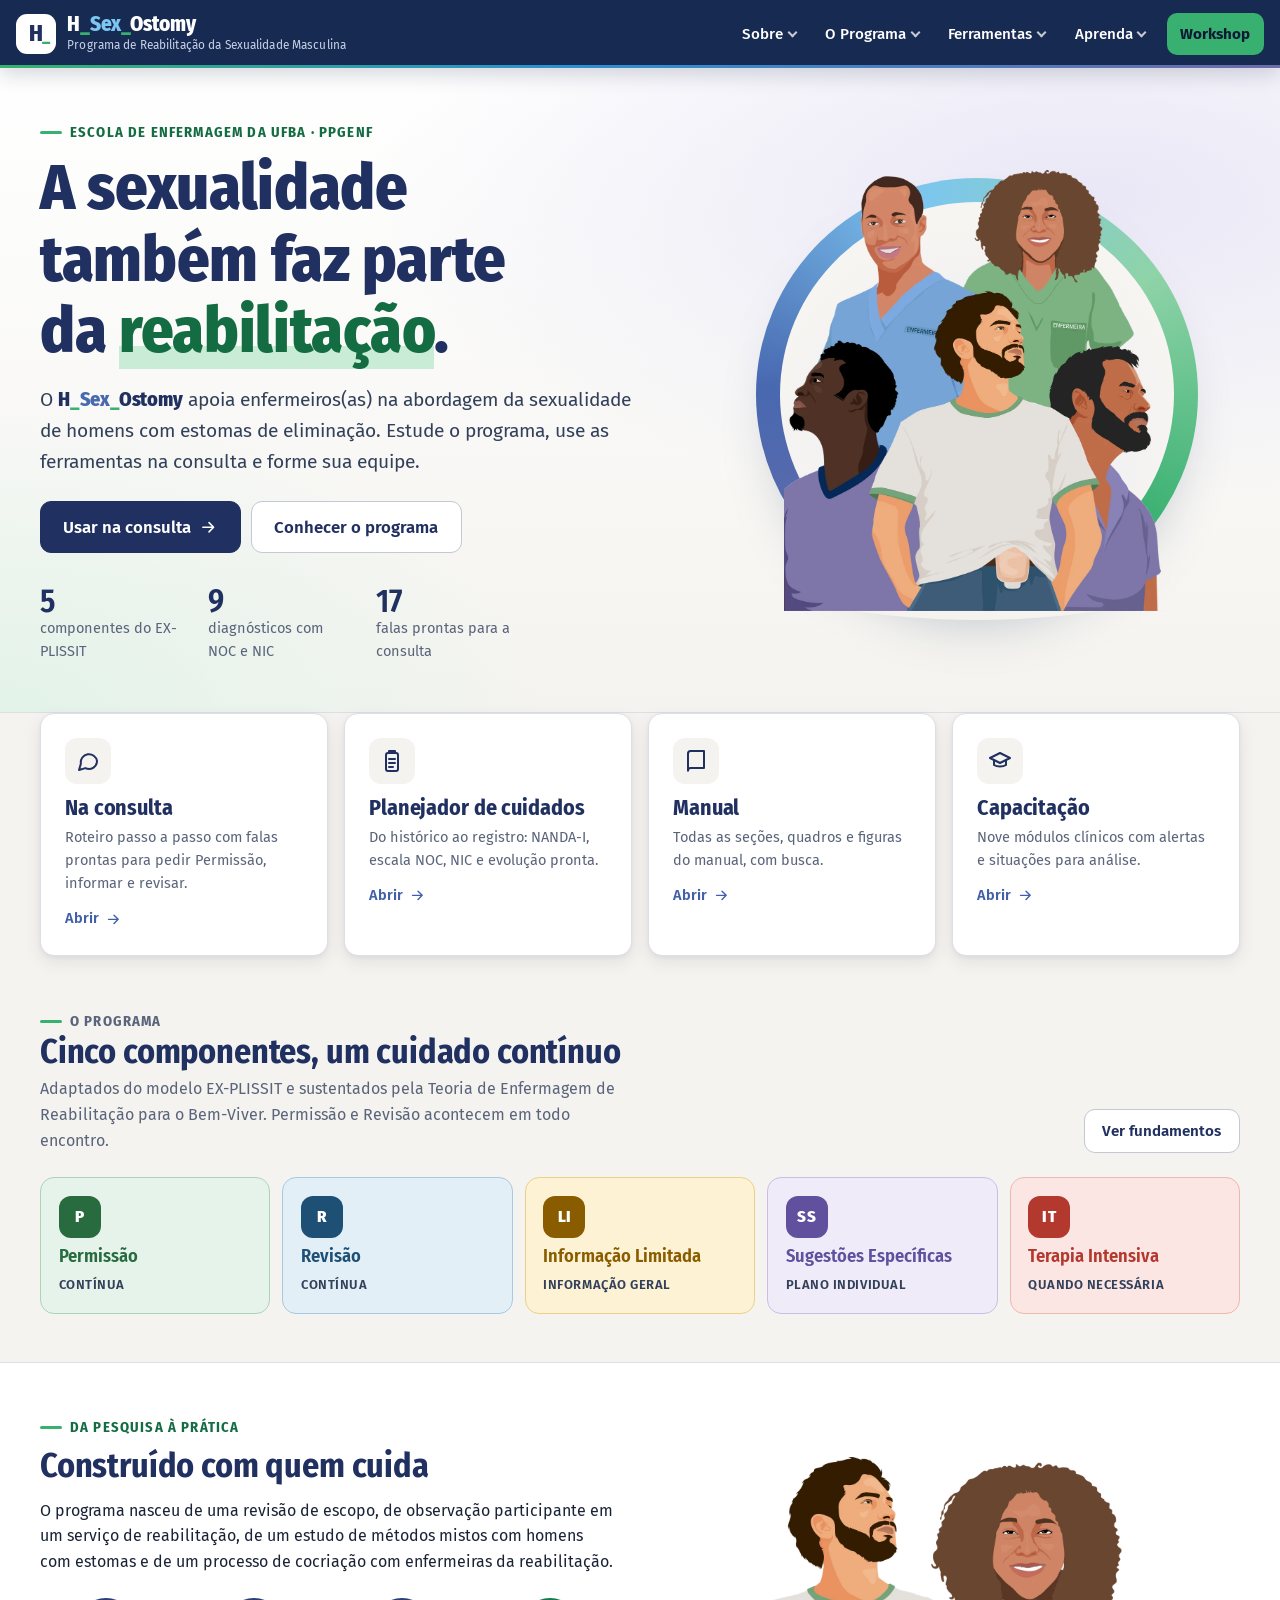
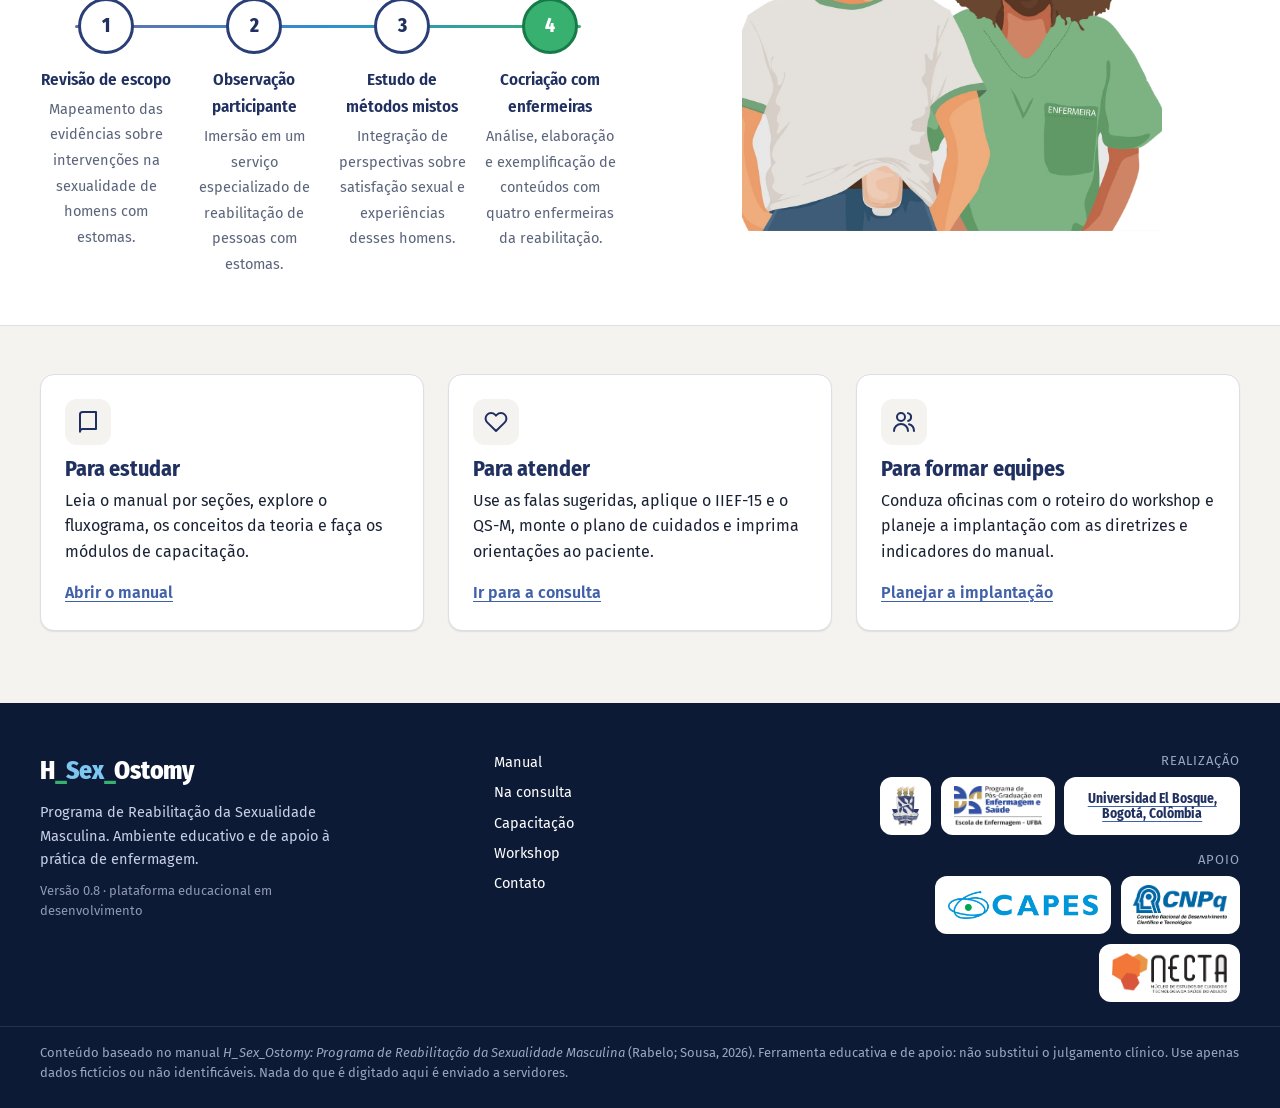
==== commit ae4a163b: "feat: figuras originais em alta resolução, capacitação e simulação ramificada - Figuras 1 a 6 do man" ====
--- a/index.html
+++ b/index.html
@@ -4,7 +4,7 @@
 <meta charset="utf-8">
 <meta name="viewport" content="width=device-width, initial-scale=1">
 <title>H_Sex_Ostomy Digital · Programa de Reabilitação da Sexualidade Masculina</title>
-<meta name="description" content="Plataforma educacional do H_Sex_Ostomy: programa de enfermagem para a abordagem da sexualidade de homens com estomas de eliminação. Manual, ferramentas de consulta, aulas e workshop.">
+<meta name="description" content="Plataforma educacional do H_Sex_Ostomy: programa de enfermagem para a abordagem da sexualidade de homens com estomas de eliminação. Manual, ferramentas de consulta, capacitação e workshop.">
 <meta name="theme-color" content="#172a52">
 <link rel="icon" href="assets/img/favicon.svg" type="image/svg+xml">
 <link rel="manifest" href="manifest.webmanifest">
@@ -13,17 +13,17 @@
 <meta property="og:image" content="assets/img/capa.webp">
 <link rel="preload" href="assets/fonts/fira-sans-latin-400-normal.woff2" as="font" type="font/woff2" crossorigin>
 <link rel="preload" href="assets/fonts/fira-sans-condensed-latin-700-normal.woff2" as="font" type="font/woff2" crossorigin>
-<link rel="stylesheet" href="styles/tokens.css?v=8">
-<link rel="stylesheet" href="styles/base.css?v=8">
-<link rel="stylesheet" href="styles/layout.css?v=8">
-<link rel="stylesheet" href="styles/components.css?v=8">
-<link rel="stylesheet" href="styles/figures.css?v=8">
-<link rel="stylesheet" href="styles/pages.css?v=8">
-<link rel="stylesheet" href="styles/workshop.css?v=8">
-<link rel="stylesheet" href="styles/print.css?v=8" media="print">
-<script src="site.config.js?v=8"></script>
+<link rel="stylesheet" href="styles/tokens.css?v=9">
+<link rel="stylesheet" href="styles/base.css?v=9">
+<link rel="stylesheet" href="styles/layout.css?v=9">
+<link rel="stylesheet" href="styles/components.css?v=9">
+<link rel="stylesheet" href="styles/figures.css?v=9">
+<link rel="stylesheet" href="styles/pages.css?v=9">
+<link rel="stylesheet" href="styles/workshop.css?v=9">
+<link rel="stylesheet" href="styles/print.css?v=9" media="print">
+<script src="site.config.js?v=9"></script>
 <script src="assets/vendor/qrcode.js" defer></script>
-<script type="module" src="src/main.js?v=8"></script>
+<script type="module" src="src/main.js?v=9"></script>
 </head>
 <body>
 <a class="skip-link" href="#conteudo">Pular para o conteúdo</a>
@@ -72,8 +72,8 @@
         <li class="nav-item">
           <button class="nav-trigger" aria-expanded="false" aria-controls="menu-aprenda" data-menu>Aprenda</button>
           <ul class="nav-menu" id="menu-aprenda">
-            <li><a href="#aulas"><strong>Aulas</strong><span>Nove unidades com prática</span></a></li>
-            <li><a href="#casos"><strong>Casos clínicos</strong><span>Decisões com feedback</span></a></li>
+            <li><a href="#capacitacao"><strong>Capacitação profissional</strong><span>Nove módulos clínicos</span></a></li>
+            <li><a href="#casos"><strong>Simulação clínica</strong><span>Casos que mudam com suas escolhas</span></a></li>
             <li><a href="#mitos"><strong>Mito ou fato</strong><span>Teste rápido</span></a></li>
           </ul>
         </li>
@@ -94,7 +94,7 @@
   <noscript>
     <div class="container noscript">
       <h1>H_Sex_Ostomy Digital</h1>
-      <p>Para usar as ferramentas, aulas e o workshop, habilite o JavaScript no navegador.</p>
+      <p>Para usar as ferramentas, a capacitação e o workshop, habilite o JavaScript no navegador.</p>
     </div>
   </noscript>
 </main>
@@ -109,7 +109,7 @@
     <nav class="footer-nav" aria-label="Rodapé">
       <a href="#manual">Manual</a>
       <a href="#consulta">Na consulta</a>
-      <a href="#aulas">Aulas</a>
+      <a href="#capacitacao">Capacitação</a>
       <a href="#workshop">Workshop</a>
       <a href="#contato">Contato</a>
     </nav>
--- a/styles/layout.css
+++ b/styles/layout.css
@@ -126,12 +126,21 @@
 .footer-nav { display: grid; gap: .45rem; }
 .footer-nav a { color: #fff; text-decoration: none; font-size: var(--fs-sm); }
 .footer-nav a:hover { text-decoration: underline; color: #fff; }
-.footer-logos { display: flex; flex-wrap: wrap; gap: .75rem; justify-content: flex-end; }
-.footer-logos a, .footer-logos span { background: #fff; border-radius: 12px; padding: .55rem .8rem; display: grid; place-items: center; height: 64px; }
-.footer-logos img { max-height: 46px; width: auto; }
+.footer-logos { display: grid; gap: .9rem; justify-items: end; }
+.logo-group p { margin: 0 0 .35rem; font-size: var(--fs-xs); text-transform: uppercase; letter-spacing: .08em; color: #9aa6c3; text-align: right; }
+.logo-group > div { display: flex; flex-wrap: wrap; gap: .6rem; justify-content: flex-end; }
+.logo-group a, .logo-group > div > span { background: #fff; border-radius: 12px; padding: .5rem .8rem; display: grid; place-items: center; height: 58px; }
+.logo-group img { max-height: 40px; max-width: 150px; width: auto; }
+.logo-text { font-family: var(--font-display); font-weight: 700; color: var(--navy-800); font-size: .85rem; line-height: 1.15; max-width: 150px; text-align: center; }
 .footer-legal { border-top: 1px solid rgba(255,255,255,.1); }
 .footer-legal p { width: min(100% - 2.5rem, var(--container)); margin: 0 auto; padding: var(--sp-4) 0 var(--sp-5); font-size: var(--fs-xs); color: #9aa6c3; }
-@media (max-width: 860px) { .footer-inner { grid-template-columns: 1fr; } .footer-logos { justify-content: flex-start; } }
+@media (max-width: 860px) { .footer-inner { grid-template-columns: 1fr; } .footer-logos, .logo-group > div { justify-items: start; justify-content: flex-start; } .logo-group p { text-align: left; } }
 
 .noscript { padding: 4rem 0; }
 .with-sidebar > *, .manual-main, .reader, .reader-body, .figure, .figure-quadro { min-width: 0; }
+
+.page-head.has-art { min-height: 300px; }
+.page-head.has-art .container > * { max-width: min(62%, 720px); }
+.head-art { position: absolute; right: max(1rem, calc((100vw - var(--container)) / 2 - 40px)); bottom: 0; height: 92%; max-height: 300px; width: auto; max-width: 44%; object-fit: contain; object-position: right bottom; z-index: 0; pointer-events: none; }
+@media (max-width: 900px) { .head-art { display: none; } .page-head.has-art { min-height: 0; } .page-head.has-art .container > * { max-width: none; } }
+.page-head.has-art::after { display: none; }
--- a/styles/figures.css
+++ b/styles/figures.css
@@ -1,42 +1,17 @@
 /* Figuras redesenhadas do manual */
-.fig-explissit, .fig-flow, .fig-rede { width: 100%; height: auto; font-family: var(--font-display); }
-.exp-arc { font-family: var(--font-display); font-weight: 700; fill: #121212; letter-spacing: .01em; }
-.exp-letter { font-family: var(--font-display); font-weight: 800; font-size: 54px; }
-.exp-small { font-family: var(--font-display); font-weight: 700; }
-
-/* Áreas clicáveis em SVG */
-.fig-hot { cursor: pointer; outline: none; }
-.fig-hot .hot-shape { transition: filter .15s, stroke-width .15s; }
-.fig-hot:hover .hot-shape { filter: brightness(1.04) drop-shadow(0 4px 10px rgba(0,0,0,.18)); }
-.fig-hot:focus-visible .hot-shape { stroke: var(--focus) !important; stroke-width: 7; }
-.fig-hot.is-active .hot-shape { filter: drop-shadow(0 0 0 #000) drop-shadow(0 6px 14px rgba(13,26,54,.28)); stroke-width: 7; }
-
-.figure-scroll { overflow-x: auto; -webkit-overflow-scrolling: touch; }
-.figure-scroll > svg { min-width: 640px; }
-
-/* ---------- Fluxograma (Figura 3) ---------- */
-.flow-text { font-family: var(--font-display); }
-.flow-title { font-weight: 700; font-size: 21px; fill: #121212; }
-.flow-body { font-family: var(--font-body); font-size: 15.5px; fill: #1e1e1e; }
-.flow-small { font-family: var(--font-display); font-weight: 600; font-size: 14px; fill: #1e1e1e; }
-.flow-label { font-family: var(--font-display); font-weight: 700; font-size: 15px; fill: #121212; }
-.flow-dec { font-family: var(--font-body); font-size: 16px; fill: #1e1e1e; }
-
-.flow-legend { display: grid; grid-template-columns: 1fr 1fr; gap: var(--sp-4); margin-top: var(--sp-4); }
-.flow-legend .box { border: 1px solid var(--line); border-radius: var(--radius); overflow: hidden; background: #fff; }
-.flow-legend h4 { margin: 0; padding: .45rem .9rem; background: #4cc4f5; color: var(--navy-900); font-size: 1rem; text-align: center; }
-.flow-legend .box > div { padding: .8rem 1rem; font-size: var(--fs-sm); }
-.legend-list { list-style: none; padding: 0; margin: 0; display: grid; grid-template-columns: 1fr 1fr; gap: .45rem .9rem; }
-.legend-list li { margin: 0; display: flex; gap: .55rem; align-items: center; }
-.lg { flex: none; display: inline-block; }
-.lg-ini { width: 34px; height: 18px; border-radius: 50%; background: #4cc4f5; border: 1px solid #1e1e1e; }
-.lg-proc { width: 34px; height: 18px; border: 1.5px solid #1e1e1e; border-radius: 3px; background: #fff; }
-.lg-dec { width: 22px; height: 22px; background: #fcd59a; transform: rotate(45deg) scale(.8); }
-.lg-loop { width: 26px; height: 26px; border-radius: 50%; background: #1ec07f; border: 1.5px solid #1e1e1e; }
-.lg-line { width: 34px; height: 0; border-top: 2px solid #1e1e1e; }
-.lg-gray { width: 34px; height: 0; border-top: 2px dashed #555; }
-.lg-green { width: 34px; height: 0; border-top: 2px dashed #22b04a; }
-@media (max-width: 760px) { .flow-legend, .legend-list { grid-template-columns: 1fr; } }
+/* Figuras originais do manual */
+.figure-orig { background: #fff; padding: clamp(.5rem, 2vw, 1.25rem); }
+.fig-img { display: block; cursor: zoom-in; }
+.fig-img img { width: 100%; height: auto; }
+.fig-int { position: relative; width: 100%; }
+.fig-int img { position: absolute; inset: 0; width: 100%; height: 100%; }
+.fig-int-svg { position: absolute; inset: 0; width: 100%; height: 100%; overflow: visible; }
+.fig-int .hot { fill: transparent; stroke: transparent; stroke-width: .5; cursor: pointer; outline: none; transition: fill .15s, stroke .15s; vector-effect: non-scaling-stroke; }
+.fig-int .hot:hover { fill: rgba(47, 143, 208, .10); stroke: rgba(23, 42, 82, .55); stroke-width: 2; }
+.fig-int .hot:focus-visible { fill: rgba(47, 143, 208, .12); stroke: var(--focus); stroke-width: 3; }
+.fig-int .hot.is-active { fill: rgba(56, 176, 112, .12); stroke: var(--navy-800); stroke-width: 3; stroke-dasharray: 6 4; }
+.fig-int .hl { fill: rgba(255, 214, 0, .22); stroke: #e0a400; stroke-width: 3; vector-effect: non-scaling-stroke; animation: pulse 1.6s ease-in-out infinite; }
+@keyframes pulse { 50% { fill: rgba(255, 214, 0, .4); } }
 
 /* Versão em lista para telas estreitas */
 .flow-list { list-style: none; padding: 0; margin: 0; display: grid; gap: .5rem; }
@@ -54,60 +29,6 @@
 .fl-gray { background: #e3e3e3; border-style: dashed; }
 .fl-branch { display: grid; grid-template-columns: 1fr; gap: .4rem; padding-left: 1rem; border-left: 3px dashed #999; margin-left: .8rem; }
 .fl-arrow { text-align: center; color: #555; font-weight: 700; font-size: var(--fs-sm); }
-
-/* ---------- Figuras 4 e 5: estratégias ---------- */
-.strategy { background: #fff; border: 1px solid var(--line); border-radius: var(--radius); padding: var(--sp-5); }
-.strategy-title { display: inline-flex; align-items: center; gap: .5rem; background: var(--navy-800); color: #fff; padding: .35rem 1rem; border-radius: 999px; font-family: var(--font-display); font-weight: 800; letter-spacing: .03em; font-size: 1.05rem; margin: 0 auto var(--sp-5); }
-.strategy-head { text-align: center; }
-.strategy-steps { list-style: none; padding: 0; margin: 0; display: grid; grid-template-columns: repeat(5, minmax(0, 1fr)); gap: .9rem; counter-reset: s; position: relative; }
-.strategy-steps li { margin: 0; display: grid; gap: .5rem; justify-items: center; text-align: center; position: relative; }
-.strategy-steps li:not(:last-child)::after { content: ""; position: absolute; right: -16px; top: 28px; width: 20px; height: 3px; background: var(--navy-800); border-radius: 2px; }
-.st-icon { width: 58px; height: 58px; border-radius: 50%; display: grid; place-items: center; background: var(--c-bg, var(--green-100)); color: var(--c, var(--green-700)); border: 2px solid var(--c, var(--green-600)); }
-.st-icon svg { width: 28px; height: 28px; }
-.st-name { display: flex; align-items: center; gap: .35rem; font-family: var(--font-display); font-weight: 700; color: var(--navy-800); font-size: .98rem; line-height: 1.15; }
-.st-num { flex: none; width: 22px; height: 22px; border-radius: 50%; background: var(--green-600); color: #fff; display: grid; place-items: center; font-size: .78rem; font-weight: 800; }
-.st-desc { border: 2px solid var(--navy-800); border-radius: 10px; padding: .55rem .6rem; font-size: var(--fs-sm); line-height: 1.35; background: #fff; width: 100%; }
-.strategy-ex-title { display: block; width: fit-content; margin: var(--sp-5) auto var(--sp-4); background: var(--green-500); color: var(--navy-950); padding: .35rem 1.1rem; border-radius: 999px; font-family: var(--font-display); font-weight: 800; }
-@media (max-width: 860px) {
-  .strategy-steps { grid-template-columns: 1fr; }
-  .strategy-steps li { grid-template-columns: 58px 1fr; justify-items: start; text-align: left; align-items: center; column-gap: .9rem; }
-  .strategy-steps li .st-desc { grid-column: 2; }
-  .strategy-steps li:not(:last-child)::after { right: auto; left: 28px; top: auto; bottom: -12px; width: 3px; height: 14px; }
-}
-
-/* ---------- Figura 1: modelo teórico ---------- */
-.theory { position: relative; padding: var(--sp-5) var(--sp-4); }
-.theory-oval { position: relative; border: 3px solid #2b2b2b; border-radius: 50% / 30%; background: radial-gradient(ellipse at center, #fde6c6 0%, #fbe0bd 55%, #f7d6ae 100%); padding: 3.2rem 4.2rem 2.6rem; }
-.theory-top { position: absolute; left: 50%; top: -18px; transform: translateX(-50%); display: flex; gap: .5rem; align-items: center; }
-.theory-pill { background: #fff; border: 2px solid #2b2b2b; padding: .15rem 1rem; font-family: var(--font-display); font-weight: 800; letter-spacing: .05em; color: #1a1a1a; }
-.theory-cols { display: grid; grid-template-columns: 1fr 1.25fr 1fr; gap: 1rem; align-items: start; }
-.theory-box { background: #fff; border: 2px solid; padding: .3rem; text-align: center; }
-.theory-box .tb-h { font-size: .95rem; letter-spacing: .04em; margin: .2rem 0 .4rem; color: #1a1a1a; }
-.theory-box ul { list-style: none; padding: .45rem .3rem; margin: 0; border: 2px dashed; font-size: .82rem; line-height: 1.35; }
-.theory-box li { margin: 0; }
-.tb-enf { border-color: #e39b2c; } .tb-enf ul { border-color: #e39b2c; background: #fff3dc; }
-.tb-rea { border-color: #2b2b2b; } .tb-rea ul { border-color: #3a8f45; background: #e9f5e6; }
-.tb-pes { border-color: #8b3f8f; } .tb-pes ul { border-color: #8b3f8f; background: #e8c9e6; }
-.theory-side { position: absolute; top: 50%; transform: translateY(-50%); display: grid; gap: 2px; font-family: var(--font-display); font-weight: 800; font-size: .85rem; background: #fff; border: 2px solid #2b2b2b; padding: .3rem .25rem; text-align: center; line-height: 1.05; }
-.theory-side.left { left: -14px; } .theory-side.right { right: -14px; }
-.theory-foot { display: flex; justify-content: space-between; gap: 1rem; margin-top: .8rem; }
-.theory-tags { border: 2px dashed #777; background: #fff; padding: .35rem .6rem; font-size: .78rem; line-height: 1.3; text-align: center; }
-.theory .chip-btn { border: 0; background: transparent; padding: 0; font: inherit; color: inherit; text-decoration: underline dotted; text-underline-offset: 3px; cursor: pointer; }
-.theory .chip-btn:hover { color: var(--blue-600); }
-@media (max-width: 760px) {
-  .theory-oval { border-radius: 28px; padding: 3rem 1rem 1.5rem; }
-  .theory-cols { grid-template-columns: 1fr; }
-  .theory-side { position: static; transform: none; display: inline-block; margin: .3rem; }
-}
-
-/* ---------- Figura 6: rede ---------- */
-.rede-wrap { display: grid; grid-template-columns: minmax(0, 1.5fr) minmax(0, 1fr); gap: var(--sp-5); align-items: center; }
-.rede-padroes { background: #fff; border: 2px solid var(--navy-800); border-radius: var(--radius); overflow: hidden; }
-.rede-padroes .rede-h { margin: 0; background: var(--navy-800); color: #fff; padding: .5rem 1rem; font-size: .98rem; letter-spacing: .03em; }
-.rede-padroes ul { list-style: none; margin: 0; padding: .6rem .9rem; display: grid; gap: .5rem; }
-.rede-padroes li { margin: 0; display: flex; gap: .6rem; align-items: center; font-size: var(--fs-sm); color: var(--navy-800); font-weight: 500; }
-.rede-padroes li svg { width: 22px; height: 22px; flex: none; color: var(--navy-800); }
-@media (max-width: 860px) { .rede-wrap { grid-template-columns: 1fr; } }
 
 /* ---------- Síntese (Apêndice A) ---------- */
 .sintese { background: #fff; border-radius: var(--radius-lg); overflow: hidden; border: 1px solid var(--line); box-shadow: var(--shadow-1); }
--- a/styles/pages.css
+++ b/styles/pages.css
@@ -77,7 +77,7 @@
 @media (max-width: 700px) { .ficha { grid-template-columns: 1fr; } .ficha > div:nth-child(odd) { border-right: 0; } }
 .inst-grid { display: grid; grid-template-columns: repeat(3, minmax(0, 1fr)); gap: var(--sp-4); margin-bottom: var(--sp-3); }
 .inst { display: grid; gap: .8rem; align-content: start; }
-.inst img { height: 64px; width: auto; object-fit: contain; justify-self: start; }
+.inst img { height: 56px; max-width: 200px; width: auto; object-fit: contain; justify-self: start; }
 .inst p { margin: 0; font-size: var(--fs-sm); }
 @media (max-width: 760px) { .inst-grid { grid-template-columns: 1fr; } }
 .contact-card { display: flex; gap: var(--sp-4); align-items: center; }
@@ -387,3 +387,32 @@
 .enc-out { position: sticky; top: calc(var(--header-h) + 20px); border: 2px solid var(--navy-800); }
 .enc-text { background: #fffef9; border: 1px solid #ece4c6; border-radius: 10px; padding: 1rem; }
 @media (max-width: 900px) { .enc-layout { grid-template-columns: 1fr; } .enc-out { position: static; } }
+
+/* Exemplo e dúvida no fluxograma */
+.exemplo { background: var(--sky-100); border: 1px solid #bfdff3; border-radius: 12px; padding: .8rem 1rem; margin-bottom: .8rem; }
+.exemplo p { margin: 0; font-size: var(--fs-sm); }
+.exemplo .exemplo-t { display: flex; align-items: center; gap: .4rem; font-weight: 700; color: var(--r); margin-bottom: .3rem; font-size: var(--fs-xs); text-transform: uppercase; letter-spacing: .05em; }
+.duvida { border: 1px dashed var(--line-strong); border-radius: 12px; padding: .1rem .9rem; margin-bottom: var(--sp-4); background: #fff; }
+.duvida summary { cursor: pointer; display: flex; align-items: center; gap: .45rem; font-weight: 600; color: var(--navy-800); padding: .55rem 0; font-size: var(--fs-sm); }
+.duvida p { font-size: var(--fs-sm); margin: 0 0 .7rem; }
+.tag-comp { background: var(--c-bg); color: var(--c); border-color: var(--c-line); }
+/* Conceitos da Figura 1 */
+.chip-groups { display: grid; grid-template-columns: repeat(3, minmax(0, 1fr)); gap: .6rem; margin-top: var(--sp-4); }
+.chip-group { background: #fff; border: 1px solid var(--line); border-top: 4px solid var(--g, var(--navy-700)); border-radius: 12px; padding: .6rem .8rem; }
+.chip-group p { font-family: var(--font-display); font-weight: 700; color: var(--navy-800); margin: 0 0 .35rem; font-size: .95rem; }
+.chip-group div { display: flex; flex-wrap: wrap; gap: .25rem .55rem; font-size: var(--fs-sm); }
+.cg-enf { --g: #e39b2c; } .cg-rea { --g: #3a8f45; } .cg-pes { --g: #8b3f8f; } .cg-amb { --g: #777; } .cg-tem { --g: #4868b0; } .cg-bv { --g: var(--green-500); }
+.chip-btn { border: 0; background: transparent; padding: 0; font: inherit; color: var(--ink-2); text-decoration: underline dotted; text-underline-offset: 3px; cursor: pointer; }
+.chip-btn:hover, .chip-btn.is-on { color: var(--violet-700); }
+@media (max-width: 700px) { .chip-groups { grid-template-columns: 1fr 1fr; } }
+.inst-text { font-family: var(--font-display); font-weight: 800; font-size: 1.35rem; color: var(--navy-800); height: 64px; display: flex; align-items: center; }
+.people .person { flex-direction: column; }
+.passo-intro { display: flex; gap: 1rem; align-items: flex-start; background: #fff; border: 1px solid var(--line); border-left: 5px solid var(--ss); border-radius: var(--radius); padding: 1rem 1.2rem; margin-bottom: var(--sp-5); }
+.passo-n { font-family: var(--font-display); font-weight: 800; font-size: 2rem; line-height: 1; color: var(--ss); }
+.passo-intro h2 { margin: 0 0 .2rem; }
+.passo-intro p { margin: 0; font-size: var(--fs-sm); color: var(--ink-2); max-width: 80ch; }
+.sug-bar { display: flex; flex-wrap: wrap; justify-content: space-between; align-items: center; gap: .8rem; background: var(--li-bg); border: 1px solid var(--li-line); border-radius: var(--radius); padding: .8rem 1rem; }
+.sug-bar p { margin: 0; display: flex; gap: .5rem; align-items: flex-start; font-size: var(--fs-sm); }
+.sug-bar p .icon { color: var(--li); margin-top: .15rem; }
+.plan-dx-head { flex-wrap: wrap; }
+.plan-dx-head .btn-ghost { margin-left: auto; }
--- a/styles/workshop.css
+++ b/styles/workshop.css
@@ -50,15 +50,6 @@
 .case-avatar { width: 52px; height: 52px; border-radius: 50%; display: grid; place-items: center; background: linear-gradient(135deg, var(--violet-500), var(--sky-500)); color: #fff; font-family: var(--font-display); font-weight: 800; font-size: 1.4rem; }
 .case-card h3 { margin: 0; }
 .case-wrap { display: grid; gap: var(--sp-4); }
-.case-timeline { list-style: none; padding: 0; margin: 0; display: grid; grid-auto-flow: column; grid-auto-columns: 1fr; gap: .4rem; }
-.case-timeline li { margin: 0; }
-.case-timeline button { width: 100%; display: flex; align-items: center; gap: .5rem; padding: .55rem .6rem; border-radius: 10px; border: 1.5px solid var(--line); background: #fff; font-size: var(--fs-xs); font-weight: 600; color: var(--muted); text-align: left; }
-.case-timeline .n { flex: none; width: 24px; height: 24px; border-radius: 50%; display: grid; place-items: center; background: var(--paper-2); }
-.case-timeline .is-done .n { background: var(--green-500); color: #fff; }
-.case-timeline .is-current button { border-color: var(--navy-800); color: var(--navy-800); }
-.case-timeline button[disabled] { opacity: .5; cursor: not-allowed; }
-@media (max-width: 640px) { .case-timeline { grid-auto-flow: row; grid-template-columns: 1fr 1fr; } }
-.case-scene { border-top: 5px solid var(--c); }
 .case-story { font-size: 1.1rem; line-height: 1.6; background: var(--surface-2); border-left: 4px solid var(--c); padding: 1rem 1.2rem; border-radius: 0 12px 12px 0; }
 
 /* ---------- Workshop: facilitador ---------- */
@@ -164,14 +155,10 @@
 .sl-figura { justify-content: flex-start; padding-top: 3.5cqw; }
 .sl-figura h2 { font-size: 3cqw; margin-bottom: 1cqw; }
 .sl-figbox { flex: 1; min-height: 0; display: grid; place-items: center; overflow: hidden; }
-.sl-figbox > .figure-box { border: 0; background: transparent; padding: 0; height: 100%; display: grid; place-items: center; }
+.sl-figbox > .figure-box { border: 0; background: transparent; padding: 0; height: 100%; width: 100%; display: grid; place-items: center; }
+.sl-figbox .fig-img { height: 100%; width: 100%; position: relative; }
+.sl-figbox .fig-img img { position: absolute; inset: 0; width: 100%; height: 100%; object-fit: contain; }
 .sl-figbox svg { max-height: 100%; width: auto; max-width: 100%; }
-.sl-fig-explissit .sl-figbox svg { height: 34cqw; }
-.sl-fig-fluxograma .sl-figbox svg { height: 37cqw; min-width: 0; }
-.sl-fig-fluxograma .figure-scroll { overflow: hidden; }
-.sl-fig-teoria .theory { transform: scale(.82); transform-origin: top center; padding: 0; }
-.sl-fig-permissao .sl-figbox, .sl-fig-revisao .sl-figbox { place-items: stretch; }
-.sl-fig-permissao .strategy, .sl-fig-revisao .strategy { border: 0; background: transparent; padding: 0; zoom: .78; }
 .sl-comp-grid { display: grid; grid-template-columns: repeat(5, 1fr); gap: 1.4cqw; }
 .sl-comp-card { background: var(--c-bg); border: 1px solid var(--c-line); border-top: .6cqw solid var(--c); border-radius: 1.4cqw; padding: 1.6cqw; display: grid; gap: .6cqw; align-content: start; }
 .sl-comp-card .comp-badge { justify-self: start; min-width: 4.2cqw; height: 4.2cqw; font-size: 1.7cqw; border-radius: 1cqw; }
@@ -221,3 +208,40 @@
 .pt-field label { font-weight: 500; color: var(--ink); line-height: 1.4; }
 .pt-copy { width: 100%; margin-bottom: .6rem; }
 .pt-more { border-top: 1px solid var(--line); padding-top: var(--sp-4); }
+.mod-block h2 { display: flex; align-items: baseline; gap: .6rem; }
+.mod-n { font-family: var(--font-display); font-weight: 800; color: var(--green-600); font-size: .95rem; }
+.mod-block p { font-size: 1.04rem; max-width: 72ch; }
+.mod-alertas { display: grid; gap: .7rem; }
+.mod-vinheta .vinheta { font-size: 1.08rem; background: var(--sky-100); border-left: 4px solid var(--r); padding: .9rem 1.1rem; border-radius: 0 12px 12px 0; }
+.mod-vinheta .practice { margin-top: var(--sp-5); }
+.mod-score { margin: var(--sp-4) 0 0; font-weight: 700; color: var(--green-800); }
+.mod-toc { margin: 0; padding-left: 1.1rem; font-size: var(--fs-sm); color: var(--ink-2); }
+/* Simulação ramificada */
+.sim { display: grid; grid-template-columns: 300px minmax(0, 1fr); gap: var(--sp-5); align-items: start; }
+.sim-side { position: sticky; top: calc(var(--header-h) + 16px); display: grid; gap: var(--sp-3); }
+.sim-map { padding: var(--sp-4); }
+.sim-fase { font-family: var(--font-display); font-weight: 700; color: var(--navy-800); font-size: 1.1rem; margin: -.3rem 0 .5rem; }
+.fig-mini { border-radius: 8px; overflow: hidden; background: #fff; }
+.vinculo { background: #fff; border: 1px solid var(--line); border-radius: var(--radius); padding: .8rem 1rem; }
+.vinculo-top { display: flex; justify-content: space-between; align-items: center; gap: .5rem; font-size: var(--fs-sm); margin-bottom: .4rem; }
+.vinculo-top span { display: flex; align-items: center; gap: .35rem; color: var(--muted); }
+.vinculo-top .icon { color: var(--coral-600); }
+.vinculo-bar { height: 10px; border-radius: 99px; background: linear-gradient(90deg, var(--it-bg) 0 37.5%, var(--paper-2) 37.5%); overflow: hidden; }
+.vinculo-bar span { display: block; height: 100%; background: linear-gradient(90deg, var(--green-500), var(--sky-500)); border-radius: inherit; transition: width .4s var(--ease); }
+.vinculo-bar span.neg { background: var(--it); }
+.sim-hist ol { list-style: none; margin: 0; padding: 0; display: grid; gap: .45rem; font-size: var(--fs-xs); }
+.sim-hist li { margin: 0; padding-left: .7rem; border-left: 3px solid var(--line-strong); display: grid; }
+.sim-hist li.pos { border-color: var(--green-500); } .sim-hist li.neg { border-color: var(--it); }
+.sim-hist strong { color: var(--navy-800); }
+.sim-hist span { color: var(--muted); }
+.case-scene { border-top: 5px solid var(--navy-700); }
+.consequencia { margin-top: var(--sp-4); display: grid; gap: .6rem; }
+.resposta { margin: 0; background: #fff8e6; border: 1px solid #f0dca8; border-radius: 14px 14px 14px 4px; padding: .8rem 1rem; font-style: italic; }
+.option.is-neutral { border-color: var(--li); background: var(--li-bg); }
+.option.is-neutral .mark { background: var(--li); border-color: var(--li); color: #fff; }
+.feedback.neutral { background: var(--li-bg); color: #5b3d00; }
+.sim-end { border-top: 6px solid var(--navy-700); }
+.sim-bom { border-top-color: var(--green-500); } .sim-parcial { border-top-color: var(--li); } .sim-ruim { border-top-color: var(--it); }
+@media (max-width: 900px) { .sim { grid-template-columns: 1fr; } .sim-side { position: static; order: 2; grid-template-columns: 1fr 1fr; } .sim-hist { grid-column: 1 / -1; } }
+@media (max-width: 560px) { .sim-side { grid-template-columns: 1fr; } }
+.pt .sim { grid-template-columns: 1fr; } .pt .sim-side { position: static; order: 2; grid-template-columns: 1fr 1fr; } .pt .sim-hist { grid-column: 1 / -1; }
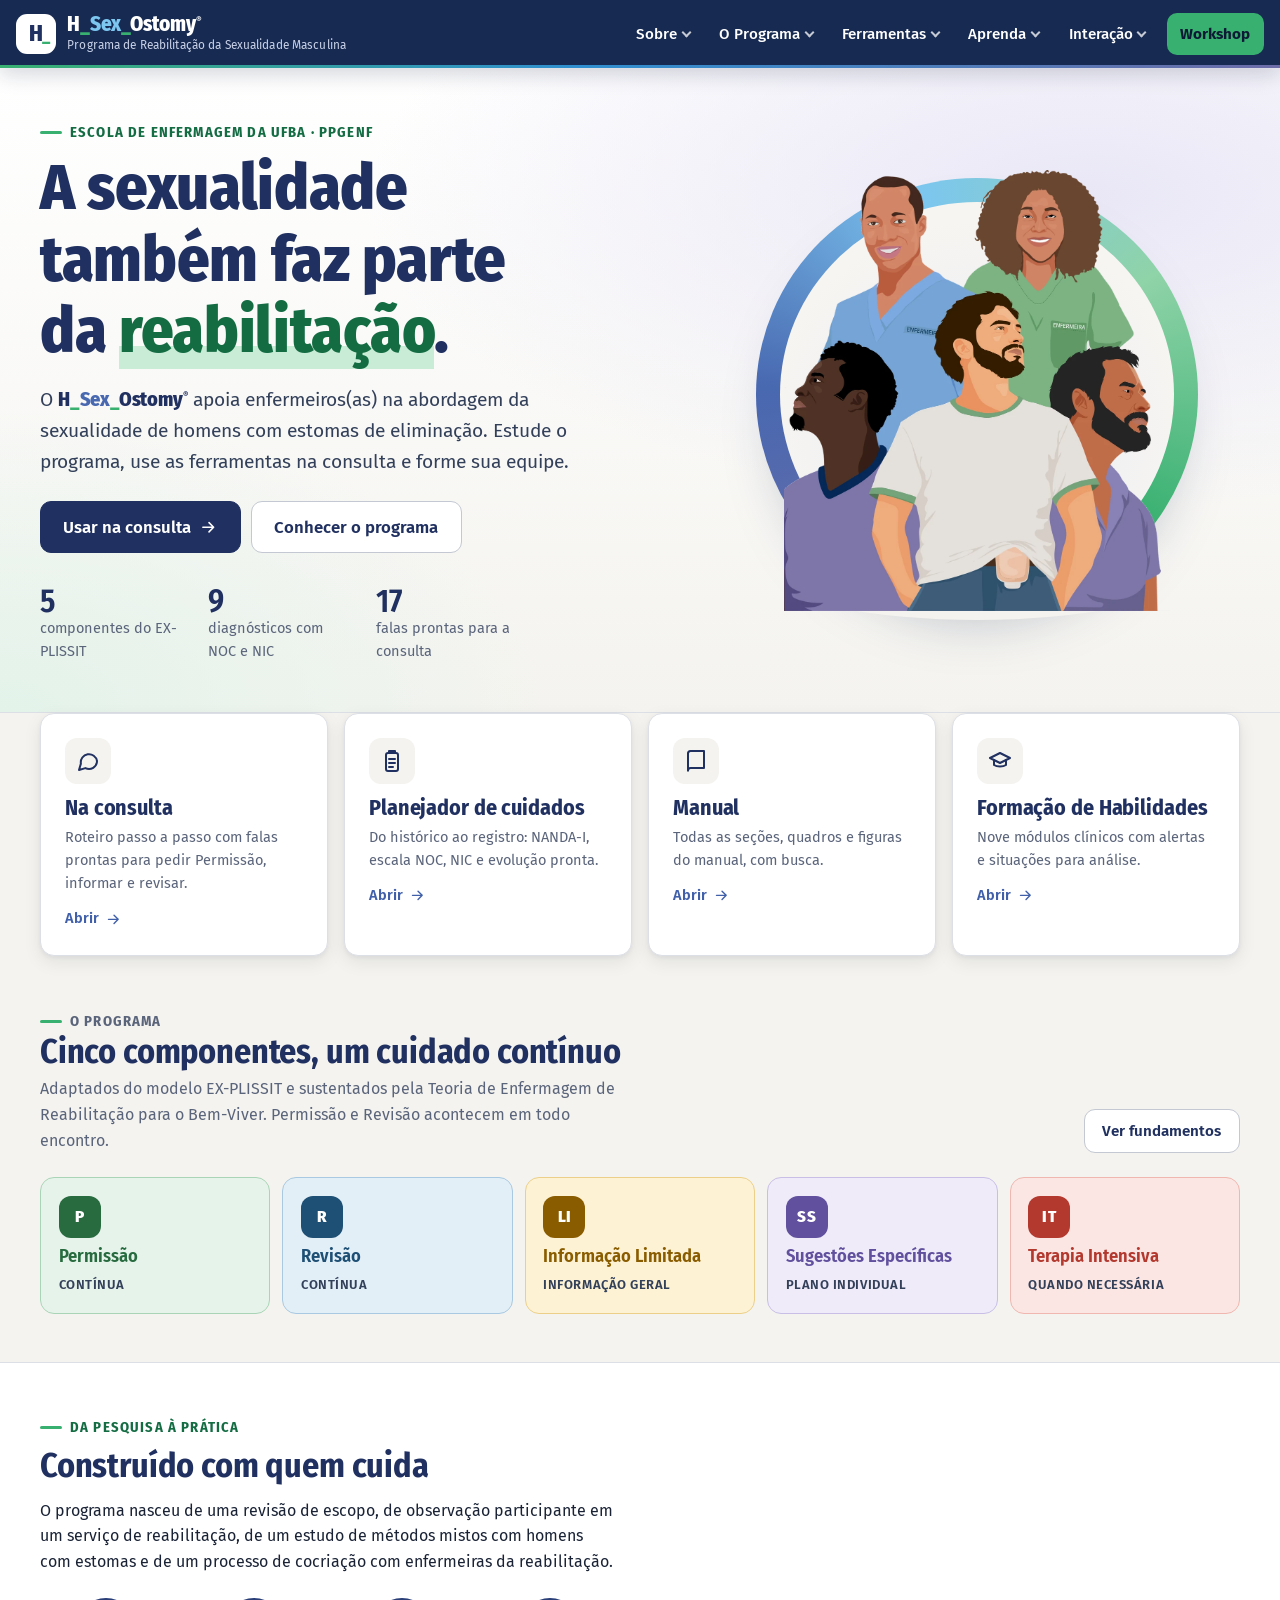
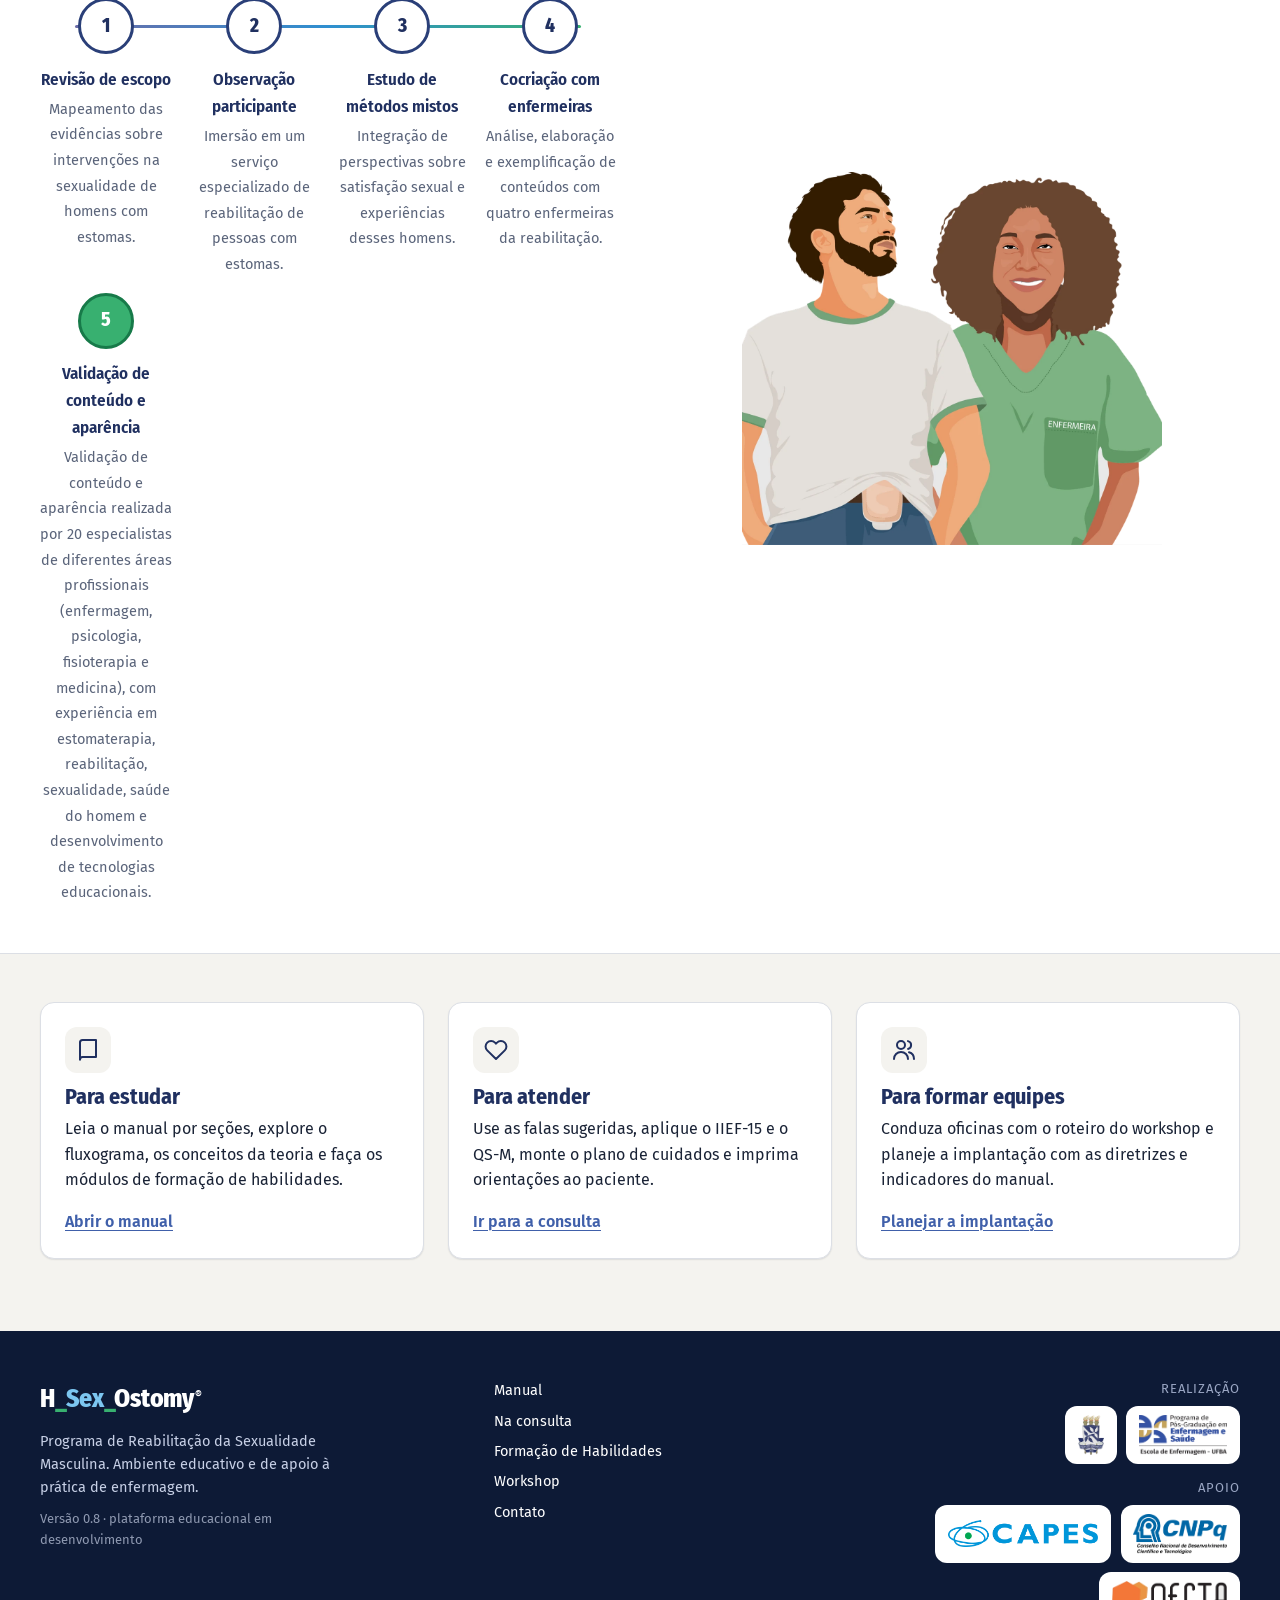
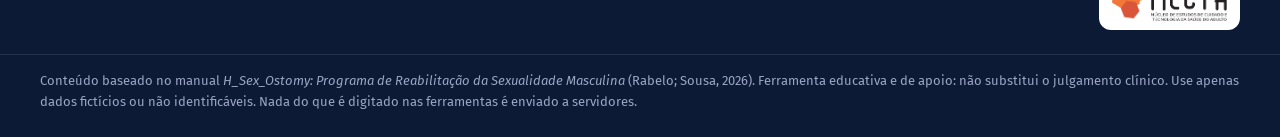
==== commit e149e0ac: "feat: alterações da Ariana e nova aba Interação Alterações pedidas: - Componentes: EX-PLISSIT em por" ====
--- a/index.html
+++ b/index.html
@@ -3,7 +3,7 @@
 <head>
 <meta charset="utf-8">
 <meta name="viewport" content="width=device-width, initial-scale=1">
-<title>H_Sex_Ostomy Digital · Programa de Reabilitação da Sexualidade Masculina</title>
+<title>H_Sex_Ostomy® Digital · Programa de Reabilitação da Sexualidade Masculina</title>
 <meta name="description" content="Plataforma educacional do H_Sex_Ostomy: programa de enfermagem para a abordagem da sexualidade de homens com estomas de eliminação. Manual, ferramentas de consulta, capacitação e workshop.">
 <meta name="theme-color" content="#172a52">
 <link rel="icon" href="assets/img/favicon.svg" type="image/svg+xml">
@@ -13,17 +13,16 @@
 <meta property="og:image" content="assets/img/capa.webp">
 <link rel="preload" href="assets/fonts/fira-sans-latin-400-normal.woff2" as="font" type="font/woff2" crossorigin>
 <link rel="preload" href="assets/fonts/fira-sans-condensed-latin-700-normal.woff2" as="font" type="font/woff2" crossorigin>
-<link rel="stylesheet" href="styles/tokens.css?v=9">
-<link rel="stylesheet" href="styles/base.css?v=9">
-<link rel="stylesheet" href="styles/layout.css?v=9">
-<link rel="stylesheet" href="styles/components.css?v=9">
-<link rel="stylesheet" href="styles/figures.css?v=9">
-<link rel="stylesheet" href="styles/pages.css?v=9">
-<link rel="stylesheet" href="styles/workshop.css?v=9">
-<link rel="stylesheet" href="styles/print.css?v=9" media="print">
-<script src="site.config.js?v=9"></script>
+<link rel="stylesheet" href="styles/tokens.css?v=11">
+<link rel="stylesheet" href="styles/base.css?v=11">
+<link rel="stylesheet" href="styles/layout.css?v=11">
+<link rel="stylesheet" href="styles/components.css?v=11">
+<link rel="stylesheet" href="styles/figures.css?v=11">
+<link rel="stylesheet" href="styles/pages.css?v=11">
+<link rel="stylesheet" href="styles/workshop.css?v=11">
+<link rel="stylesheet" href="styles/print.css?v=11" media="print">
 <script src="assets/vendor/qrcode.js" defer></script>
-<script type="module" src="src/main.js?v=9"></script>
+<script type="module" src="src/main.js?v=11"></script>
 </head>
 <body>
 <a class="skip-link" href="#conteudo">Pular para o conteúdo</a>
@@ -72,9 +71,17 @@
         <li class="nav-item">
           <button class="nav-trigger" aria-expanded="false" aria-controls="menu-aprenda" data-menu>Aprenda</button>
           <ul class="nav-menu" id="menu-aprenda">
-            <li><a href="#capacitacao"><strong>Capacitação profissional</strong><span>Nove módulos clínicos</span></a></li>
+            <li><a href="#capacitacao"><strong>Formação de Habilidades</strong><span>Nove módulos clínicos</span></a></li>
             <li><a href="#casos"><strong>Simulação clínica</strong><span>Casos que mudam com suas escolhas</span></a></li>
             <li><a href="#mitos"><strong>Mito ou fato</strong><span>Teste rápido</span></a></li>
+          </ul>
+        </li>
+        <li class="nav-item">
+          <button class="nav-trigger" aria-expanded="false" aria-controls="menu-interacao" data-menu>Interação</button>
+          <ul class="nav-menu" id="menu-interacao">
+            <li><a href="#eventos"><strong>Registros de eventos</strong><span>Encontros realizados pelo grupo</span></a></li>
+            <li><a href="#noticias"><strong>Notícias</strong><span>Novidades e avisos</span></a></li>
+            <li><a href="#documentos"><strong>Documentos</strong><span>Arquivos para baixar</span></a></li>
           </ul>
         </li>
         <li class="nav-item nav-cta"><a class="nav-workshop" href="#workshop">Workshop</a></li>
@@ -94,7 +101,7 @@
   <noscript>
     <div class="container noscript">
       <h1>H_Sex_Ostomy Digital</h1>
-      <p>Para usar as ferramentas, a capacitação e o workshop, habilite o JavaScript no navegador.</p>
+      <p>Para usar as ferramentas, a formação de habilidades e o workshop, habilite o JavaScript no navegador.</p>
     </div>
   </noscript>
 </main>
@@ -109,7 +116,7 @@
     <nav class="footer-nav" aria-label="Rodapé">
       <a href="#manual">Manual</a>
       <a href="#consulta">Na consulta</a>
-      <a href="#capacitacao">Capacitação</a>
+      <a href="#capacitacao">Formação de Habilidades</a>
       <a href="#workshop">Workshop</a>
       <a href="#contato">Contato</a>
     </nav>
--- a/styles/base.css
+++ b/styles/base.css
@@ -53,6 +53,8 @@
 .wordmark i { font-style: normal; color: var(--green-500); }
 .wordmark b { font-weight: 800; color: var(--blue-500); }
 .wordmark-light { color: #fff; }
+/* Marca registrada após o nome (em todas as aplicações do logotipo) */
+.wordmark::after { content: "®"; font-family: var(--font-body, inherit); font-weight: 600; font-size: .42em; line-height: 0; vertical-align: super; margin-left: .06em; }
 .wordmark-light b { color: var(--sky-300); }
 
 /* Título de seção no estilo do manual: texto com traço verde abaixo */
--- a/styles/layout.css
+++ b/styles/layout.css
@@ -144,3 +144,5 @@
 .head-art { position: absolute; right: max(1rem, calc((100vw - var(--container)) / 2 - 40px)); bottom: 0; height: 92%; max-height: 300px; width: auto; max-width: 44%; object-fit: contain; object-position: right bottom; z-index: 0; pointer-events: none; }
 @media (max-width: 900px) { .head-art { display: none; } .page-head.has-art { min-height: 0; } .page-head.has-art .container > * { max-width: none; } }
 .page-head.has-art::after { display: none; }
+.head-art.head-art-larga { max-width: min(34%, 460px); }
+.head-art.head-art-espelho { transform: scaleX(-1); }
--- a/styles/pages.css
+++ b/styles/pages.css
@@ -416,3 +416,61 @@
 .sug-bar p .icon { color: var(--li); margin-top: .15rem; }
 .plan-dx-head { flex-wrap: wrap; }
 .plan-dx-head .btn-ghost { margin-left: auto; }
+
+/* ---------------------------------------------------------------- Interação: eventos, notícias e documentos */
+.ia-grid { align-items: stretch; }
+.ia-card { padding: 0; overflow: hidden; display: flex; flex-direction: column; }
+.ia-cover { display: block; position: relative; overflow: hidden; aspect-ratio: 16 / 10; background: var(--paper); border-bottom: 1px solid var(--line); }
+.ia-cover img { position: absolute; inset: 0; width: 100%; height: 100%; object-fit: cover; display: block; }
+.ia-cover-vazia { position: absolute; inset: 0; display: grid; place-items: center; width: 100%; height: 100%; color: var(--navy-700); background: linear-gradient(135deg, #e6eaf4, var(--green-100)); }
+.ia-cover-vazia .icon { width: 42px; height: 42px; opacity: .55; }
+.ia-card-body { padding: var(--sp-5); display: flex; flex-direction: column; gap: .5rem; flex: 1; }
+.ia-card h2, .ia-noticia h2 { margin: .2rem 0 0; }
+.ia-card h2 a, .ia-noticia h2 a { color: inherit; text-decoration: none; }
+.ia-card h2 a::after, .ia-noticia h2 a::after { content: ""; position: absolute; inset: 0; }
+.ia-card .small, .ia-noticia .small { margin: 0; color: var(--ink-2); }
+.ia-mais { margin-top: auto !important; padding-top: .35rem; font-weight: 700; color: var(--blue-600) !important; display: inline-flex; align-items: center; gap: .35rem; }
+.tags .tag .icon { width: 1em; height: 1em; }
+.ia-empty { display: grid; justify-items: center; gap: .25rem; }
+.ia-empty .icon { width: 32px; height: 32px; }
+.ia-empty p { margin: 0; }
+.ia-detalhe { display: grid; grid-template-columns: minmax(0, 1fr) 300px; gap: var(--sp-6); align-items: start; }
+.ia-main > * + * { margin-top: var(--sp-5); }
+.ia-capa { width: 100%; max-height: 460px; object-fit: cover; border-radius: var(--radius); border: 1px solid var(--line); display: block; }
+.ia-texto img { max-width: 100%; height: auto; border-radius: 10px; }
+.ia-texto blockquote { margin: 0; padding: .6rem 1rem; border-left: 4px solid var(--green-500); background: var(--paper); border-radius: 0 10px 10px 0; }
+.ia-info { position: sticky; top: calc(var(--header-h) + 1rem); }
+.ia-info h2 { margin-top: 0; }
+.ia-info dl { display: grid; gap: .15rem; margin: 0 0 var(--sp-4); }
+.ia-info dt { font-size: var(--fs-xs); font-weight: 700; text-transform: uppercase; letter-spacing: .04em; color: var(--muted); margin-top: .5rem; }
+.ia-info dd { margin: 0; }
+.ia-galeria { display: grid; grid-template-columns: repeat(auto-fill, minmax(180px, 1fr)); gap: .75rem; }
+.ia-galeria figure { margin: 0; }
+.ia-galeria img { width: 100%; aspect-ratio: 4 / 3; object-fit: cover; border-radius: 10px; border: 1px solid var(--line); display: block; transition: transform .15s var(--ease); }
+.ia-galeria a:hover img { transform: scale(1.02); }
+.ia-galeria figcaption { margin-top: .3rem; }
+.ia-comentario .section-head { margin-bottom: var(--sp-4); }
+.ia-enviar { margin-top: var(--sp-4); }
+.ia-enviar p { margin: 0; }
+.ia-honey { position: absolute; left: -9999px; width: 1px; height: 1px; overflow: hidden; }
+.ia-noticia { display: grid; gap: var(--sp-4); align-items: start; }
+.ia-noticia.tem-img { grid-template-columns: 200px minmax(0, 1fr); }
+.ia-thumb { width: 100%; height: auto; aspect-ratio: 4 / 3; object-fit: cover; border-radius: 10px; min-height: 0; }
+.ia-noticia > div { display: flex; flex-direction: column; gap: .5rem; }
+.ia-filtros { display: grid; gap: var(--sp-3); }
+.ia-docs { list-style: none; margin: 0; padding: 0; display: grid; gap: var(--sp-3); }
+.ia-doc { display: grid; grid-template-columns: 64px minmax(0, 1fr) auto; gap: var(--sp-4); align-items: center; }
+.ia-doc h2 { margin: 0 0 .25rem; }
+.ia-doc .small { margin: 0 0 .4rem; color: var(--ink-2); }
+.ia-doc-ic { display: grid; justify-items: center; gap: .2rem; padding: .6rem .3rem; border-radius: 12px; background: #e6eaf4; color: var(--navy-800); }
+.ia-doc-ic .icon { width: 24px; height: 24px; }
+.ia-doc-ic b { font-size: .68rem; letter-spacing: .03em; }
+@media (max-width: 900px) {
+  .ia-detalhe { grid-template-columns: 1fr; }
+  .ia-info { position: static; }
+}
+@media (max-width: 600px) {
+  .ia-noticia.tem-img { grid-template-columns: 1fr; }
+  .ia-doc { grid-template-columns: 48px minmax(0, 1fr); }
+  .ia-doc .btn { grid-column: 1 / -1; justify-self: start; }
+}
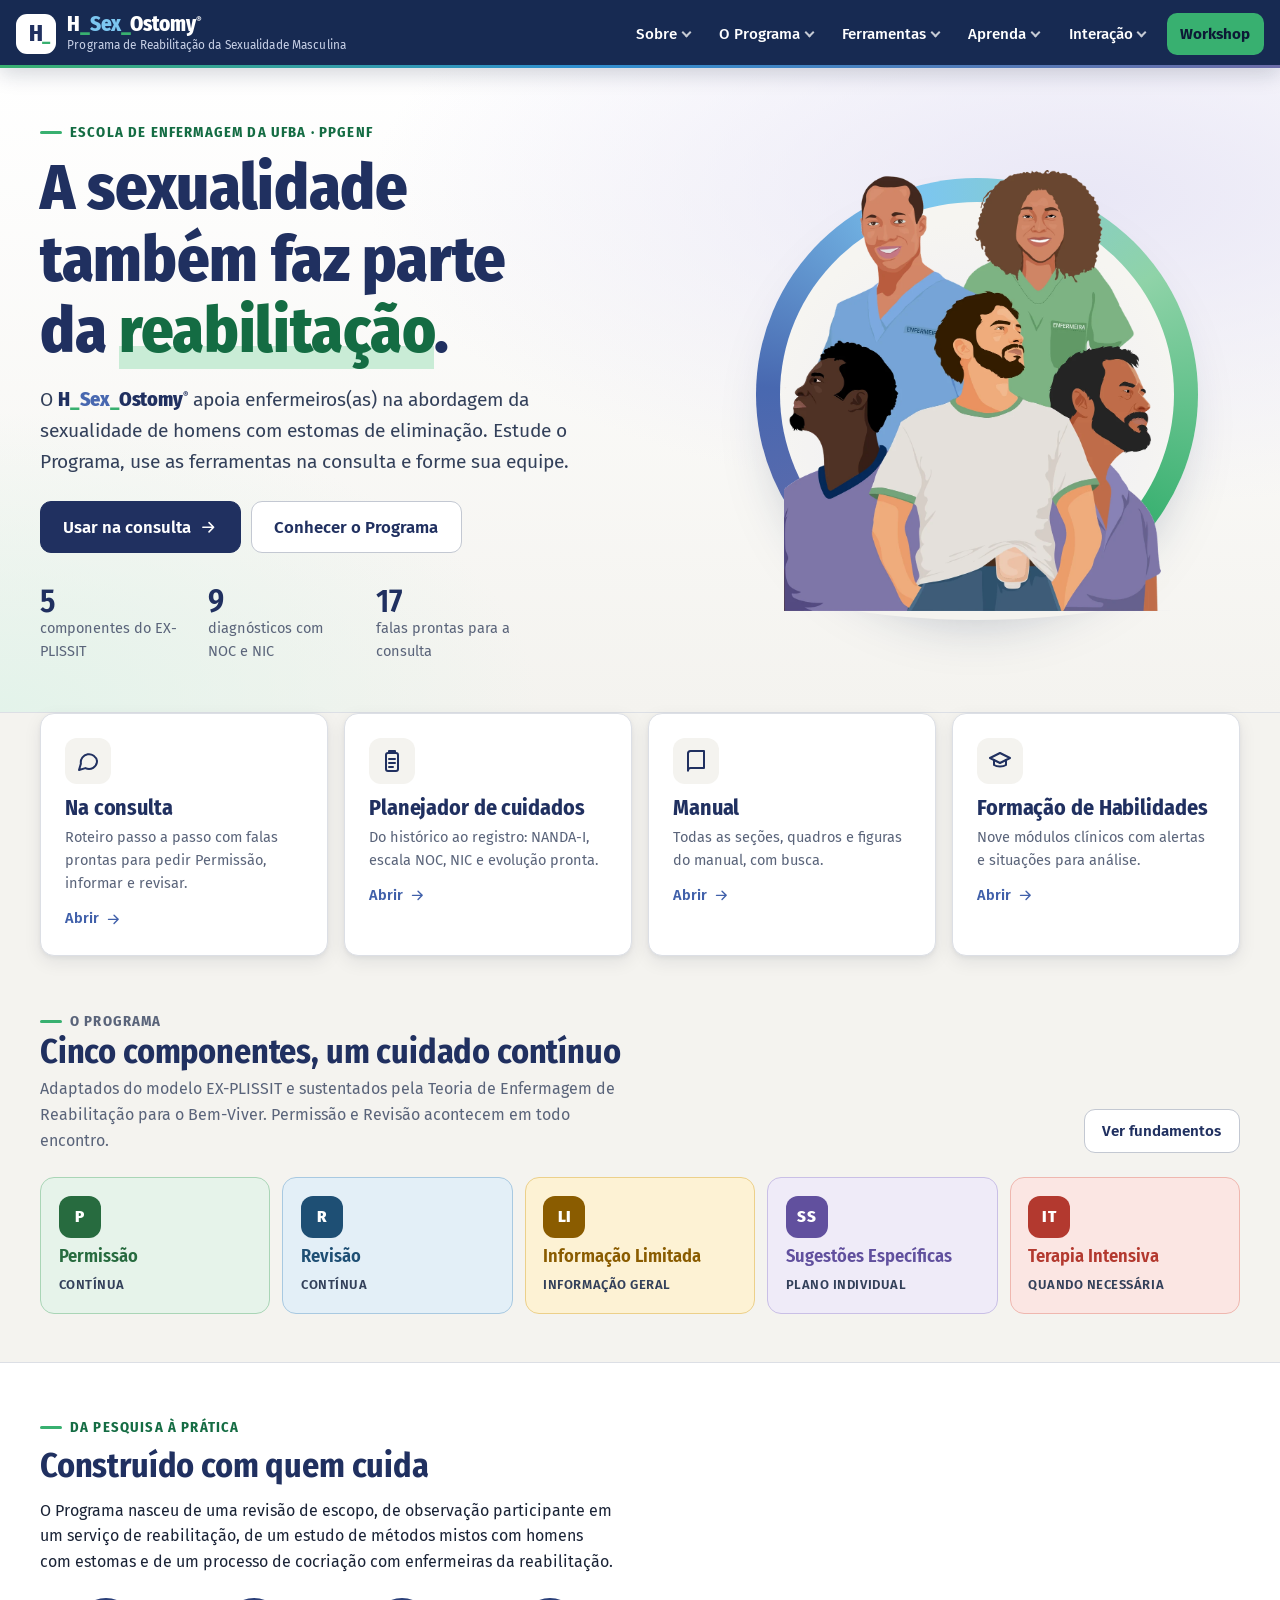
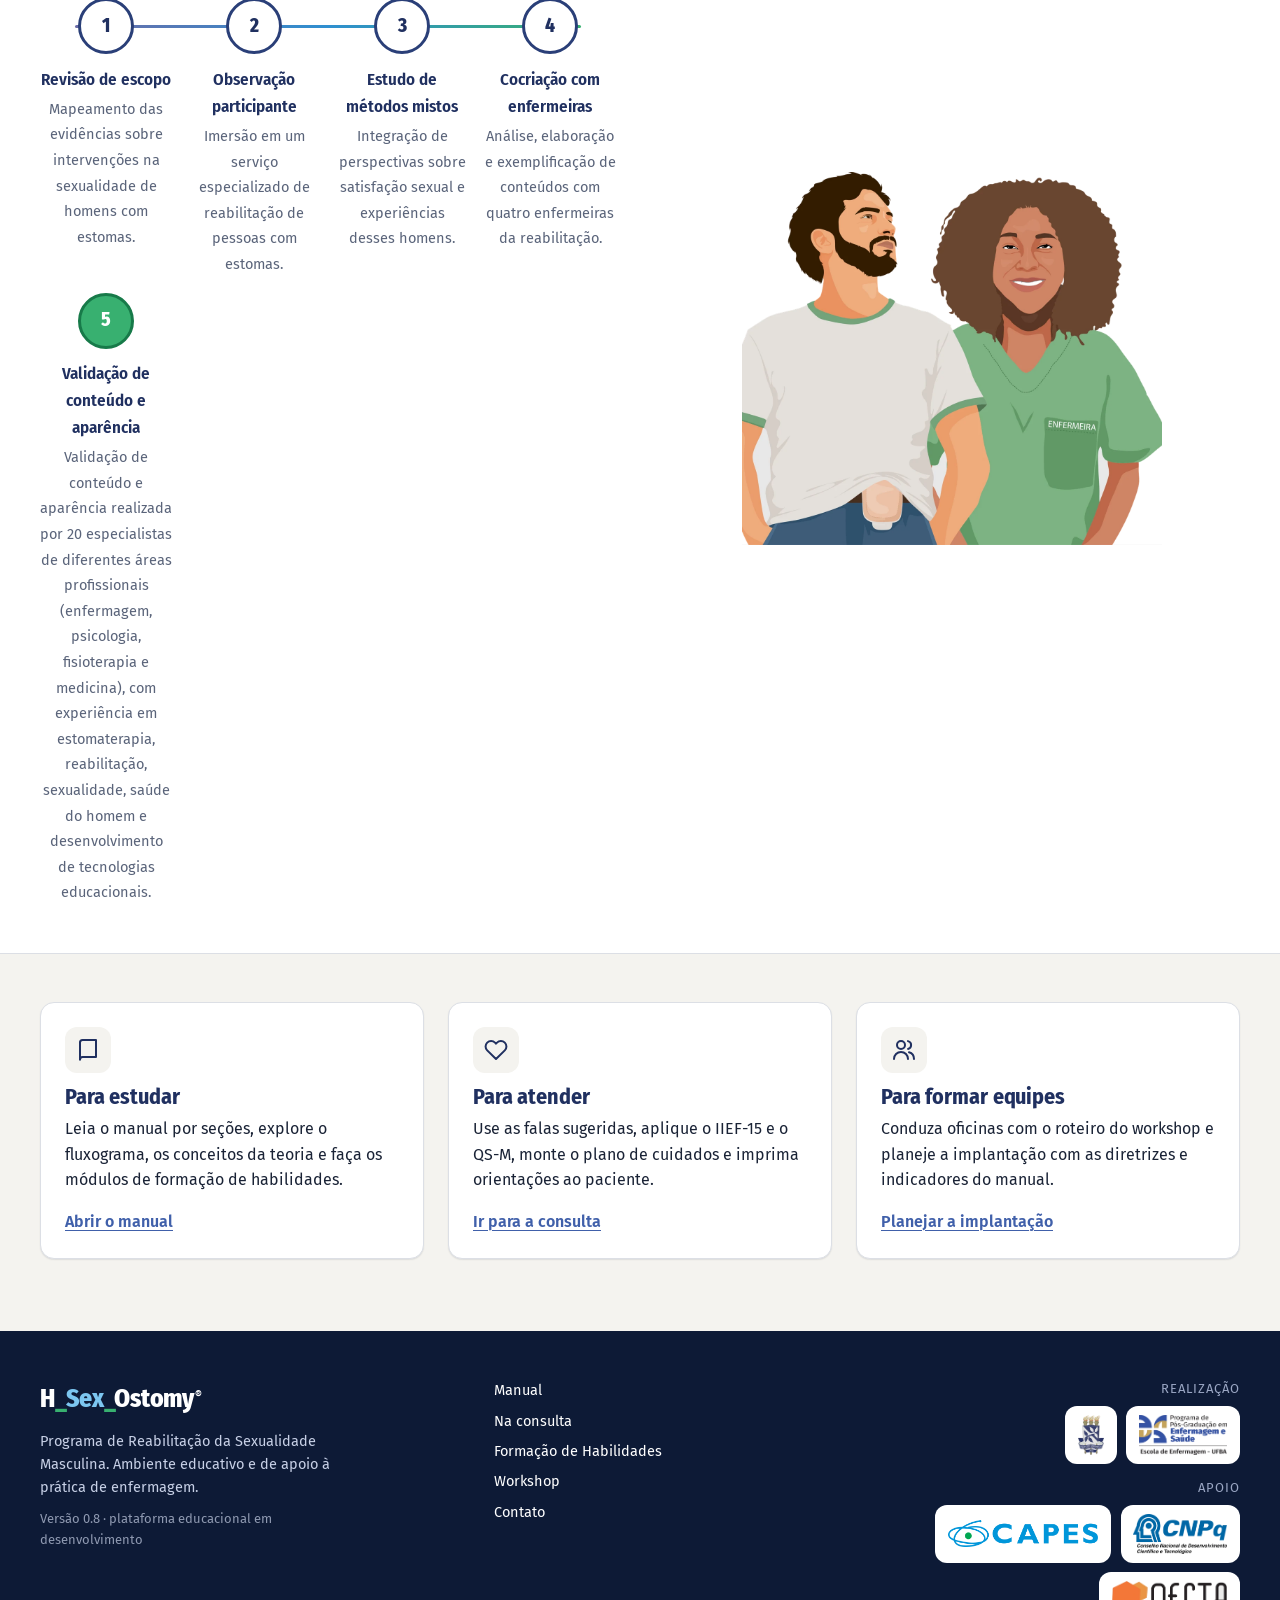
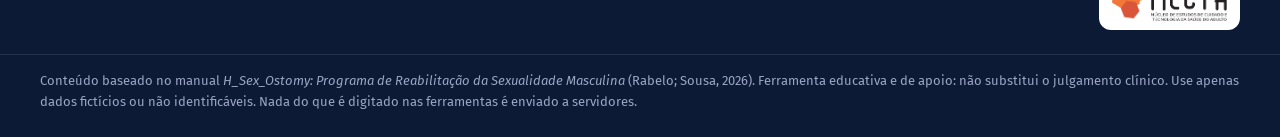
==== commit aeb8359a: "feat: textos do manual revisado, Programa com P maiúsculo e ajustes visuais Manual revisado (correçõ" ====
--- a/index.html
+++ b/index.html
@@ -13,16 +13,16 @@
 <meta property="og:image" content="assets/img/capa.webp">
 <link rel="preload" href="assets/fonts/fira-sans-latin-400-normal.woff2" as="font" type="font/woff2" crossorigin>
 <link rel="preload" href="assets/fonts/fira-sans-condensed-latin-700-normal.woff2" as="font" type="font/woff2" crossorigin>
-<link rel="stylesheet" href="styles/tokens.css?v=11">
-<link rel="stylesheet" href="styles/base.css?v=11">
-<link rel="stylesheet" href="styles/layout.css?v=11">
-<link rel="stylesheet" href="styles/components.css?v=11">
-<link rel="stylesheet" href="styles/figures.css?v=11">
-<link rel="stylesheet" href="styles/pages.css?v=11">
-<link rel="stylesheet" href="styles/workshop.css?v=11">
-<link rel="stylesheet" href="styles/print.css?v=11" media="print">
+<link rel="stylesheet" href="styles/tokens.css?v=12">
+<link rel="stylesheet" href="styles/base.css?v=12">
+<link rel="stylesheet" href="styles/layout.css?v=12">
+<link rel="stylesheet" href="styles/components.css?v=12">
+<link rel="stylesheet" href="styles/figures.css?v=12">
+<link rel="stylesheet" href="styles/pages.css?v=12">
+<link rel="stylesheet" href="styles/workshop.css?v=12">
+<link rel="stylesheet" href="styles/print.css?v=12" media="print">
 <script src="assets/vendor/qrcode.js" defer></script>
-<script type="module" src="src/main.js?v=11"></script>
+<script type="module" src="src/main.js?v=12"></script>
 </head>
 <body>
 <a class="skip-link" href="#conteudo">Pular para o conteúdo</a>
@@ -54,7 +54,7 @@
             <li><a href="#fundamentos"><strong>Fundamentos</strong><span>Bem-Viver e EX-PLISSIT</span></a></li>
             <li><a href="#fluxograma"><strong>Fluxograma</strong><span>Figura 3 interativa</span></a></li>
             <li><a href="#manual"><strong>Manual</strong><span>Leitura por seções</span></a></li>
-            <li><a href="#sintese"><strong>Síntese de bolso</strong><span>O programa em uma página</span></a></li>
+            <li><a href="#sintese"><strong>Síntese de bolso</strong><span>O Programa em uma página</span></a></li>
           </ul>
         </li>
         <li class="nav-item">
--- a/styles/figures.css
+++ b/styles/figures.css
@@ -52,7 +52,7 @@
 @media (max-width: 640px) { .sintese-pills { grid-template-columns: 1fr; } .sintese-item { grid-template-columns: 1fr; } .sintese-num { width: 38px; height: 38px; margin: 0; } .sintese-head, .sintese-body { padding-inline: var(--sp-4); } }
 
 /* ---------- Percurso de construção ---------- */
-.percurso { list-style: none; padding: 0; margin: 0; display: grid; grid-template-columns: repeat(4, minmax(0, 1fr)); gap: 1rem; position: relative; }
+.percurso { list-style: none; padding: 0; margin: 0; display: grid; grid-template-columns: repeat(var(--n, 4), minmax(0, 1fr)); gap: 1rem; position: relative; }
 .percurso::before { content: ""; position: absolute; left: 6%; right: 6%; top: 27px; height: 3px; background: linear-gradient(90deg, var(--violet-500), var(--sky-500), var(--green-500)); border-radius: 3px; }
 .percurso li { margin: 0; position: relative; text-align: center; }
 .percurso .dot { width: 56px; height: 56px; margin: 0 auto .7rem; border-radius: 50%; display: grid; place-items: center; background: #fff; border: 3px solid var(--navy-700); color: var(--navy-800); font-family: var(--font-display); font-weight: 800; font-size: 1.2rem; position: relative; }
--- a/styles/pages.css
+++ b/styles/pages.css
@@ -42,7 +42,8 @@
 @media (max-width: 900px) { .comp-strip { grid-template-columns: 1fr 1fr; } }
 
 .band { background: #fff; border-top: 1px solid var(--line); border-bottom: 1px solid var(--line); padding: var(--sp-7) 0; }
-.band .percurso { margin-top: var(--sp-5); }
+.band .percurso { margin-top: var(--sp-5); grid-template-columns: repeat(4, minmax(0, 1fr)); }
+@media (max-width: 760px) { .band .percurso { grid-template-columns: 1fr 1fr; } }
 .band-art { width: min(100%, 420px); justify-self: center; }
 .uses .card a { font-weight: 600; }
 .ws-banner { display: flex; flex-wrap: wrap; align-items: center; justify-content: space-between; gap: var(--sp-5); background: linear-gradient(120deg, var(--navy-900), var(--navy-700)); color: var(--on-dark-muted); border-radius: var(--radius-lg); padding: var(--sp-6); position: relative; overflow: hidden; }
@@ -454,10 +455,14 @@
 .ia-enviar p { margin: 0; }
 .ia-honey { position: absolute; left: -9999px; width: 1px; height: 1px; overflow: hidden; }
 .ia-noticia { display: grid; gap: var(--sp-4); align-items: start; }
-.ia-noticia.tem-img { grid-template-columns: 200px minmax(0, 1fr); }
-.ia-thumb { width: 100%; height: auto; aspect-ratio: 4 / 3; object-fit: cover; border-radius: 10px; min-height: 0; }
+.ia-noticia { padding: var(--sp-5) var(--sp-6); }
+.ia-noticia.tem-img { grid-template-columns: 240px minmax(0, 1fr); gap: var(--sp-6); align-items: center; }
+.ia-thumb { width: 100%; height: auto; aspect-ratio: 4 / 3; object-fit: contain; background: var(--paper); border: 1px solid var(--line); border-radius: 12px; padding: .5rem; min-height: 0; }
+.ia-leitura > * { max-width: 820px; }
+.ia-leitura .ia-capa { object-fit: contain; background: var(--paper); }
 .ia-noticia > div { display: flex; flex-direction: column; gap: .5rem; }
 .ia-filtros { display: grid; gap: var(--sp-3); }
+.ia-filtros { max-width: 820px; }
 .ia-docs { list-style: none; margin: 0; padding: 0; display: grid; gap: var(--sp-3); }
 .ia-doc { display: grid; grid-template-columns: 64px minmax(0, 1fr) auto; gap: var(--sp-4); align-items: center; }
 .ia-doc h2 { margin: 0 0 .25rem; }
--- a/styles/workshop.css
+++ b/styles/workshop.css
@@ -144,10 +144,11 @@
 .sl-logos img { height: 5cqw; width: auto; }
 .sl-art { height: 88%; width: auto; align-self: flex-end; margin-bottom: -5cqw; }
 .sl-percurso .percurso { --s: 1cqw; }
-.sl-percurso .percurso strong { font-size: 2cqw; }
-.sl-percurso .percurso span { font-size: 1.5cqw; }
-.sl-percurso .percurso .dot { width: 6cqw; height: 6cqw; font-size: 2.2cqw; }
-.sl-percurso .percurso::before { top: 3cqw; }
+.sl-percurso .percurso { gap: 1.4cqw; }
+.sl-percurso .percurso strong { font-size: 1.8cqw; }
+.sl-percurso .percurso span { font-size: 1.3cqw; line-height: 1.35; }
+.sl-percurso .percurso .dot { width: 5cqw; height: 5cqw; font-size: 2cqw; }
+.sl-percurso .percurso::before { top: 2.5cqw; }
 .sl-note { font-size: 1.6cqw; color: var(--muted); margin-top: 3cqw; max-width: 80%; }
 .sl-citacao { justify-content: center; }
 .sl-citacao blockquote p { font-family: var(--font-display); font-weight: 700; font-size: 5cqw; color: var(--navy-800); line-height: 1.15; border-left: 1cqw solid var(--green-500); padding-left: 3cqw; margin: 0 0 2cqw; }
@@ -245,3 +246,10 @@
 @media (max-width: 900px) { .sim { grid-template-columns: 1fr; } .sim-side { position: static; order: 2; grid-template-columns: 1fr 1fr; } .sim-hist { grid-column: 1 / -1; } }
 @media (max-width: 560px) { .sim-side { grid-template-columns: 1fr; } }
 .pt .sim { grid-template-columns: 1fr; } .pt .sim-side { position: static; order: 2; grid-template-columns: 1fr 1fr; } .pt .sim-hist { grid-column: 1 / -1; }
+
+/* Mural de opiniões (só aparece com o link preenchido no painel) */
+.sl-disc.com-mural .sl-disc-grid { margin-right: 17cqw; }
+.sl-mural { position: absolute; right: 3.5cqw; bottom: 3.5cqw; width: 14cqw; text-align: center; }
+.sl-mural svg { width: 100%; height: auto; background: #fff; border-radius: 1cqw; padding: .6cqw; }
+.sl-mural p { margin: .6cqw 0 0; font-weight: 700; font-size: 1.3cqw; color: var(--navy-800); }
+.pt-mural { margin-bottom: .75rem; border: 2px solid var(--green-500); }
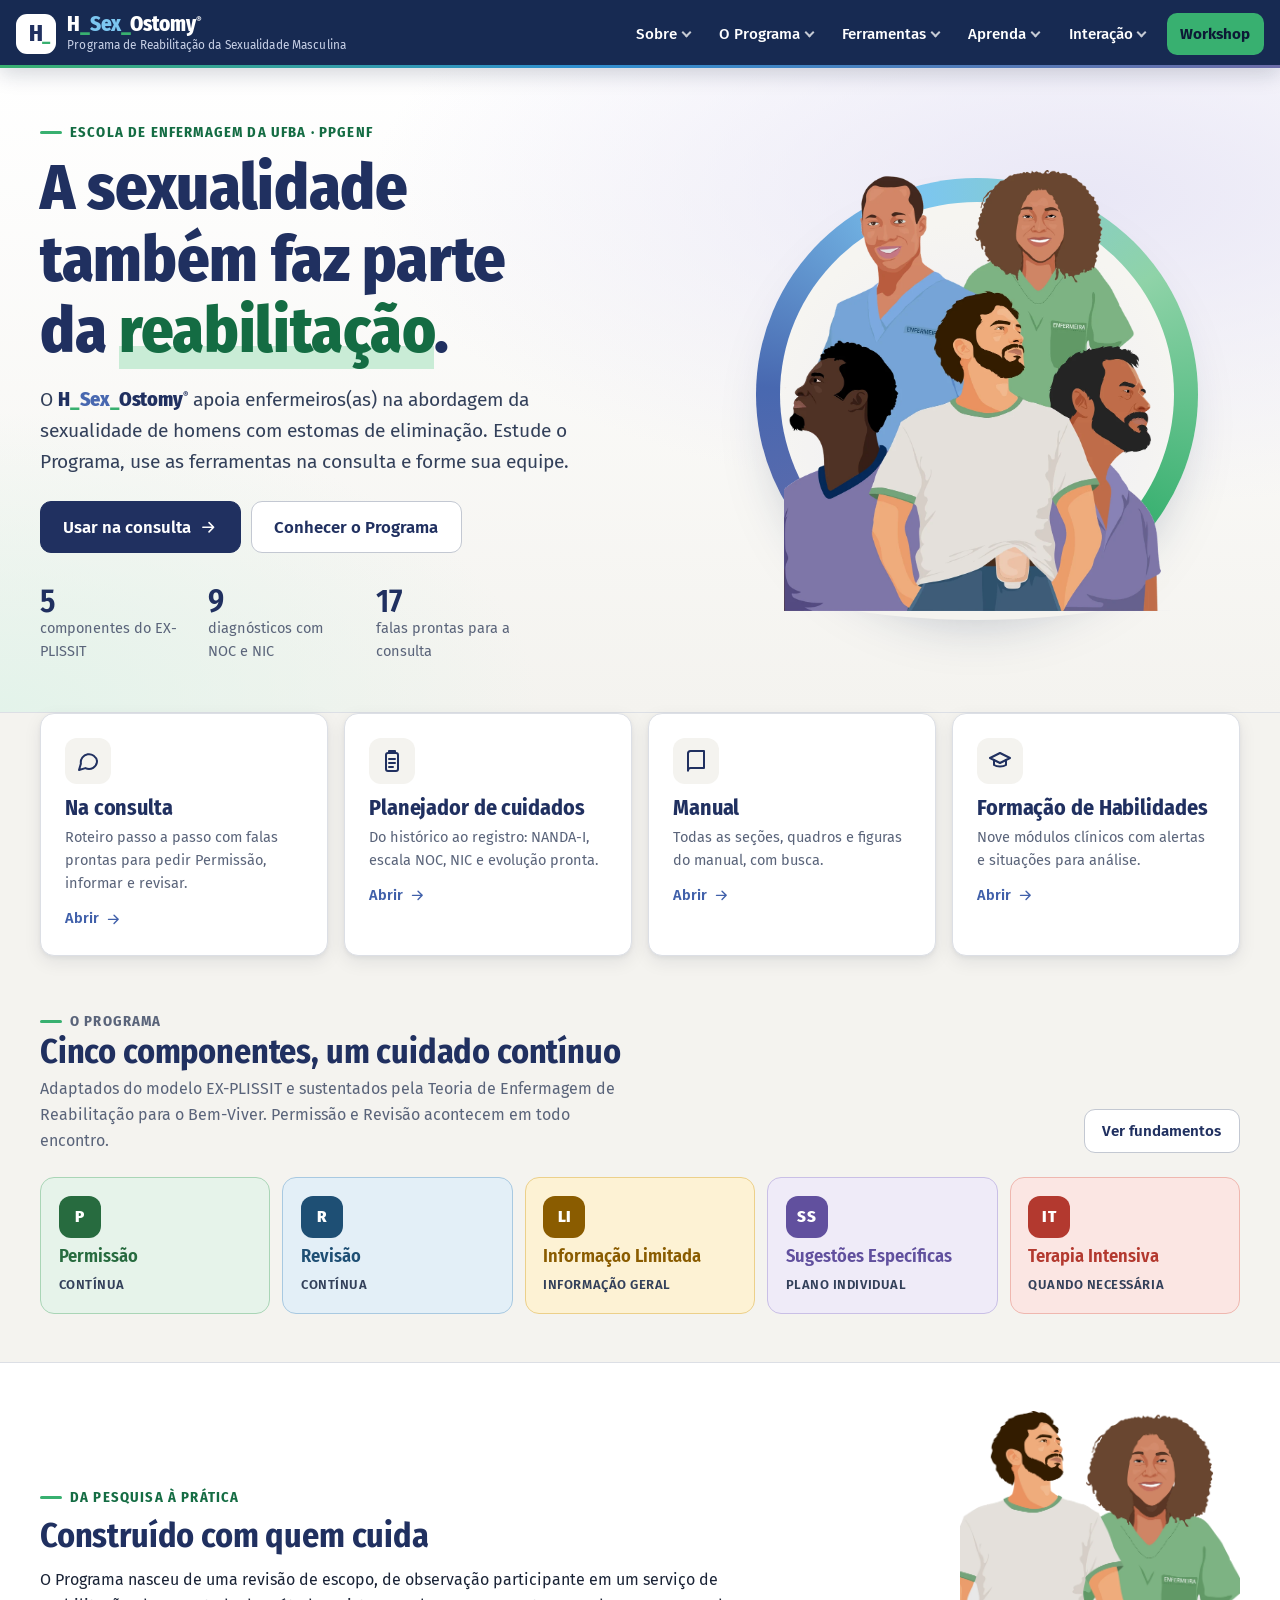
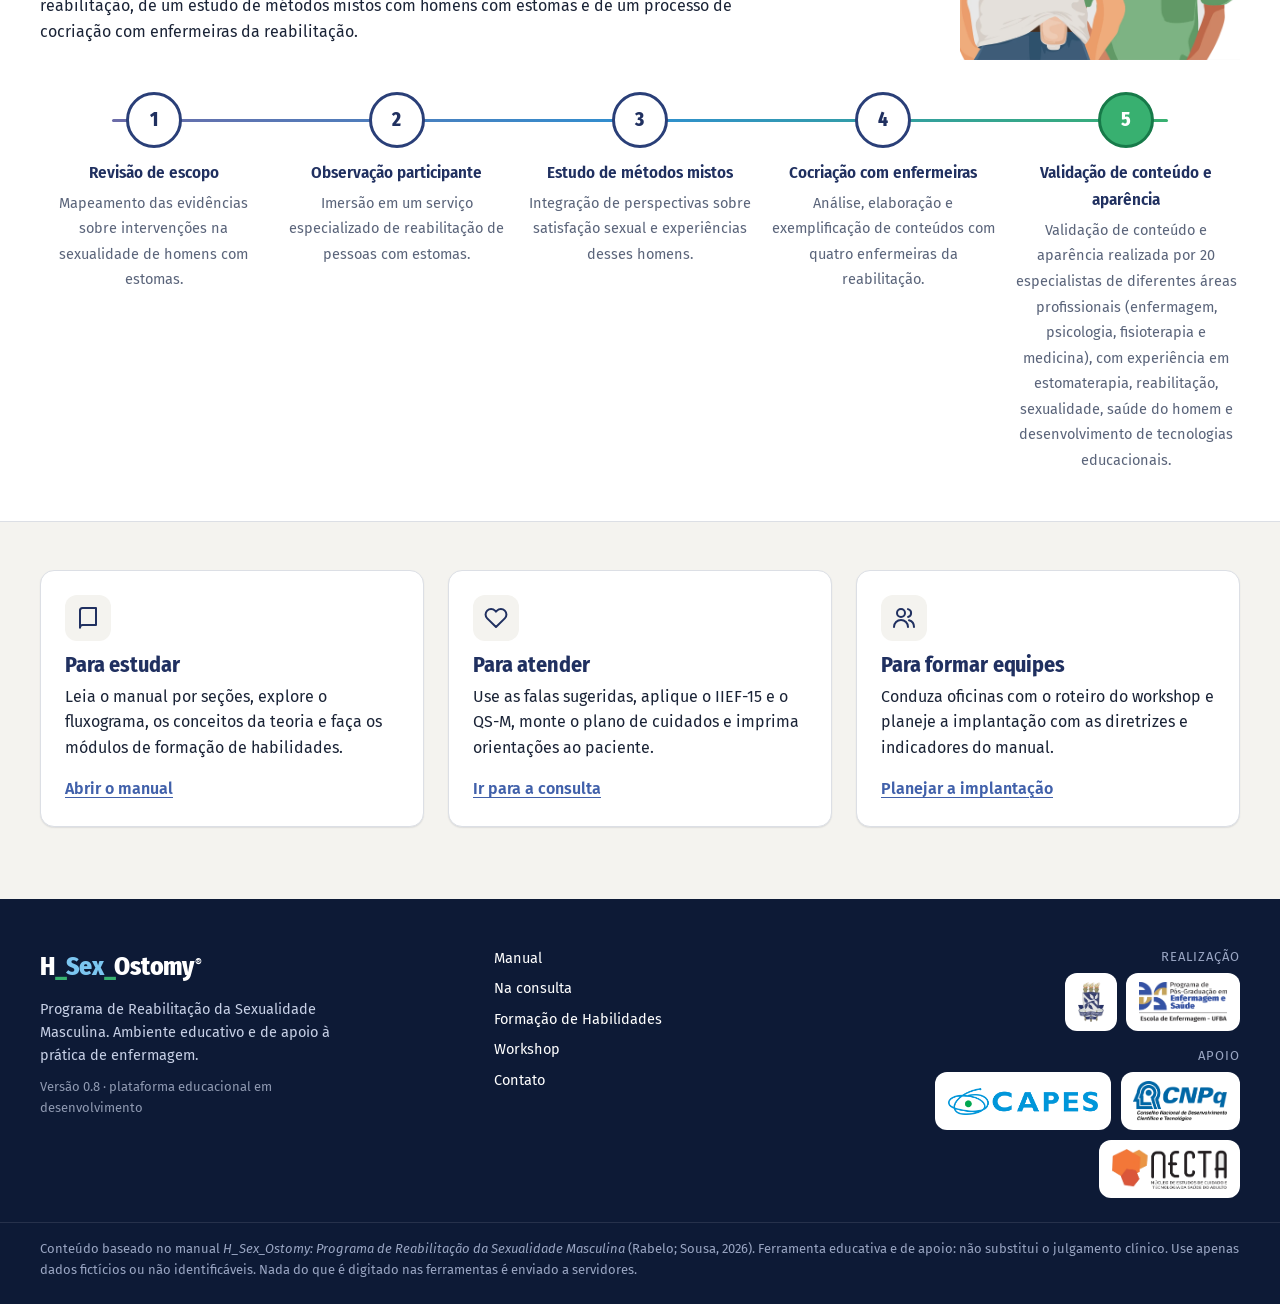
==== commit 7ca64315: "fix(inicio): percurso com as 5 etapas lado a lado na faixa "Construído com quem cuida" - Texto e ilu" ====
--- a/index.html
+++ b/index.html
@@ -13,16 +13,16 @@
 <meta property="og:image" content="assets/img/capa.webp">
 <link rel="preload" href="assets/fonts/fira-sans-latin-400-normal.woff2" as="font" type="font/woff2" crossorigin>
 <link rel="preload" href="assets/fonts/fira-sans-condensed-latin-700-normal.woff2" as="font" type="font/woff2" crossorigin>
-<link rel="stylesheet" href="styles/tokens.css?v=12">
-<link rel="stylesheet" href="styles/base.css?v=12">
-<link rel="stylesheet" href="styles/layout.css?v=12">
-<link rel="stylesheet" href="styles/components.css?v=12">
-<link rel="stylesheet" href="styles/figures.css?v=12">
-<link rel="stylesheet" href="styles/pages.css?v=12">
-<link rel="stylesheet" href="styles/workshop.css?v=12">
-<link rel="stylesheet" href="styles/print.css?v=12" media="print">
+<link rel="stylesheet" href="styles/tokens.css?v=14">
+<link rel="stylesheet" href="styles/base.css?v=14">
+<link rel="stylesheet" href="styles/layout.css?v=14">
+<link rel="stylesheet" href="styles/components.css?v=14">
+<link rel="stylesheet" href="styles/figures.css?v=14">
+<link rel="stylesheet" href="styles/pages.css?v=14">
+<link rel="stylesheet" href="styles/workshop.css?v=14">
+<link rel="stylesheet" href="styles/print.css?v=14" media="print">
 <script src="assets/vendor/qrcode.js" defer></script>
-<script type="module" src="src/main.js?v=12"></script>
+<script type="module" src="src/main.js?v=15"></script>
 </head>
 <body>
 <a class="skip-link" href="#conteudo">Pular para o conteúdo</a>
--- a/styles/pages.css
+++ b/styles/pages.css
@@ -42,9 +42,11 @@
 @media (max-width: 900px) { .comp-strip { grid-template-columns: 1fr 1fr; } }
 
 .band { background: #fff; border-top: 1px solid var(--line); border-bottom: 1px solid var(--line); padding: var(--sp-7) 0; }
-.band .percurso { margin-top: var(--sp-5); grid-template-columns: repeat(4, minmax(0, 1fr)); }
-@media (max-width: 760px) { .band .percurso { grid-template-columns: 1fr 1fr; } }
-.band-art { width: min(100%, 420px); justify-self: center; }
+.band .percurso { margin-top: var(--sp-6); }
+.band-top { grid-template-columns: minmax(0, 1.6fr) minmax(0, 1fr); align-items: end; }
+.band-art { width: min(100%, 280px); justify-self: end; }
+@media (max-width: 900px) { .band-top { grid-template-columns: 1fr; } .band-art { justify-self: center; width: min(70%, 240px); } }
+@media (max-width: 760px) { .band .percurso li:last-child:nth-child(odd) { grid-column: 1 / -1; max-width: 60%; justify-self: center; } }
 .uses .card a { font-weight: 600; }
 .ws-banner { display: flex; flex-wrap: wrap; align-items: center; justify-content: space-between; gap: var(--sp-5); background: linear-gradient(120deg, var(--navy-900), var(--navy-700)); color: var(--on-dark-muted); border-radius: var(--radius-lg); padding: var(--sp-6); position: relative; overflow: hidden; }
 .ws-banner::after { content: ""; position: absolute; right: -60px; bottom: -120px; width: 300px; height: 300px; border-radius: 50%; border: 22px solid rgba(124,198,240,.25); }
--- a/styles/workshop.css
+++ b/styles/workshop.css
@@ -146,7 +146,9 @@
 .sl-percurso .percurso { --s: 1cqw; }
 .sl-percurso .percurso { gap: 1.4cqw; }
 .sl-percurso .percurso strong { font-size: 1.8cqw; }
-.sl-percurso .percurso span { font-size: 1.3cqw; line-height: 1.35; }
+.sl-percurso .percurso span { font-size: 1.2cqw; line-height: 1.3; }
+/* encolhe o conteúdo de um slide quando ele não cabe (ver apresentar.js) */
+.sl > * { zoom: var(--z, 1); }
 .sl-percurso .percurso .dot { width: 5cqw; height: 5cqw; font-size: 2cqw; }
 .sl-percurso .percurso::before { top: 2.5cqw; }
 .sl-note { font-size: 1.6cqw; color: var(--muted); margin-top: 3cqw; max-width: 80%; }
